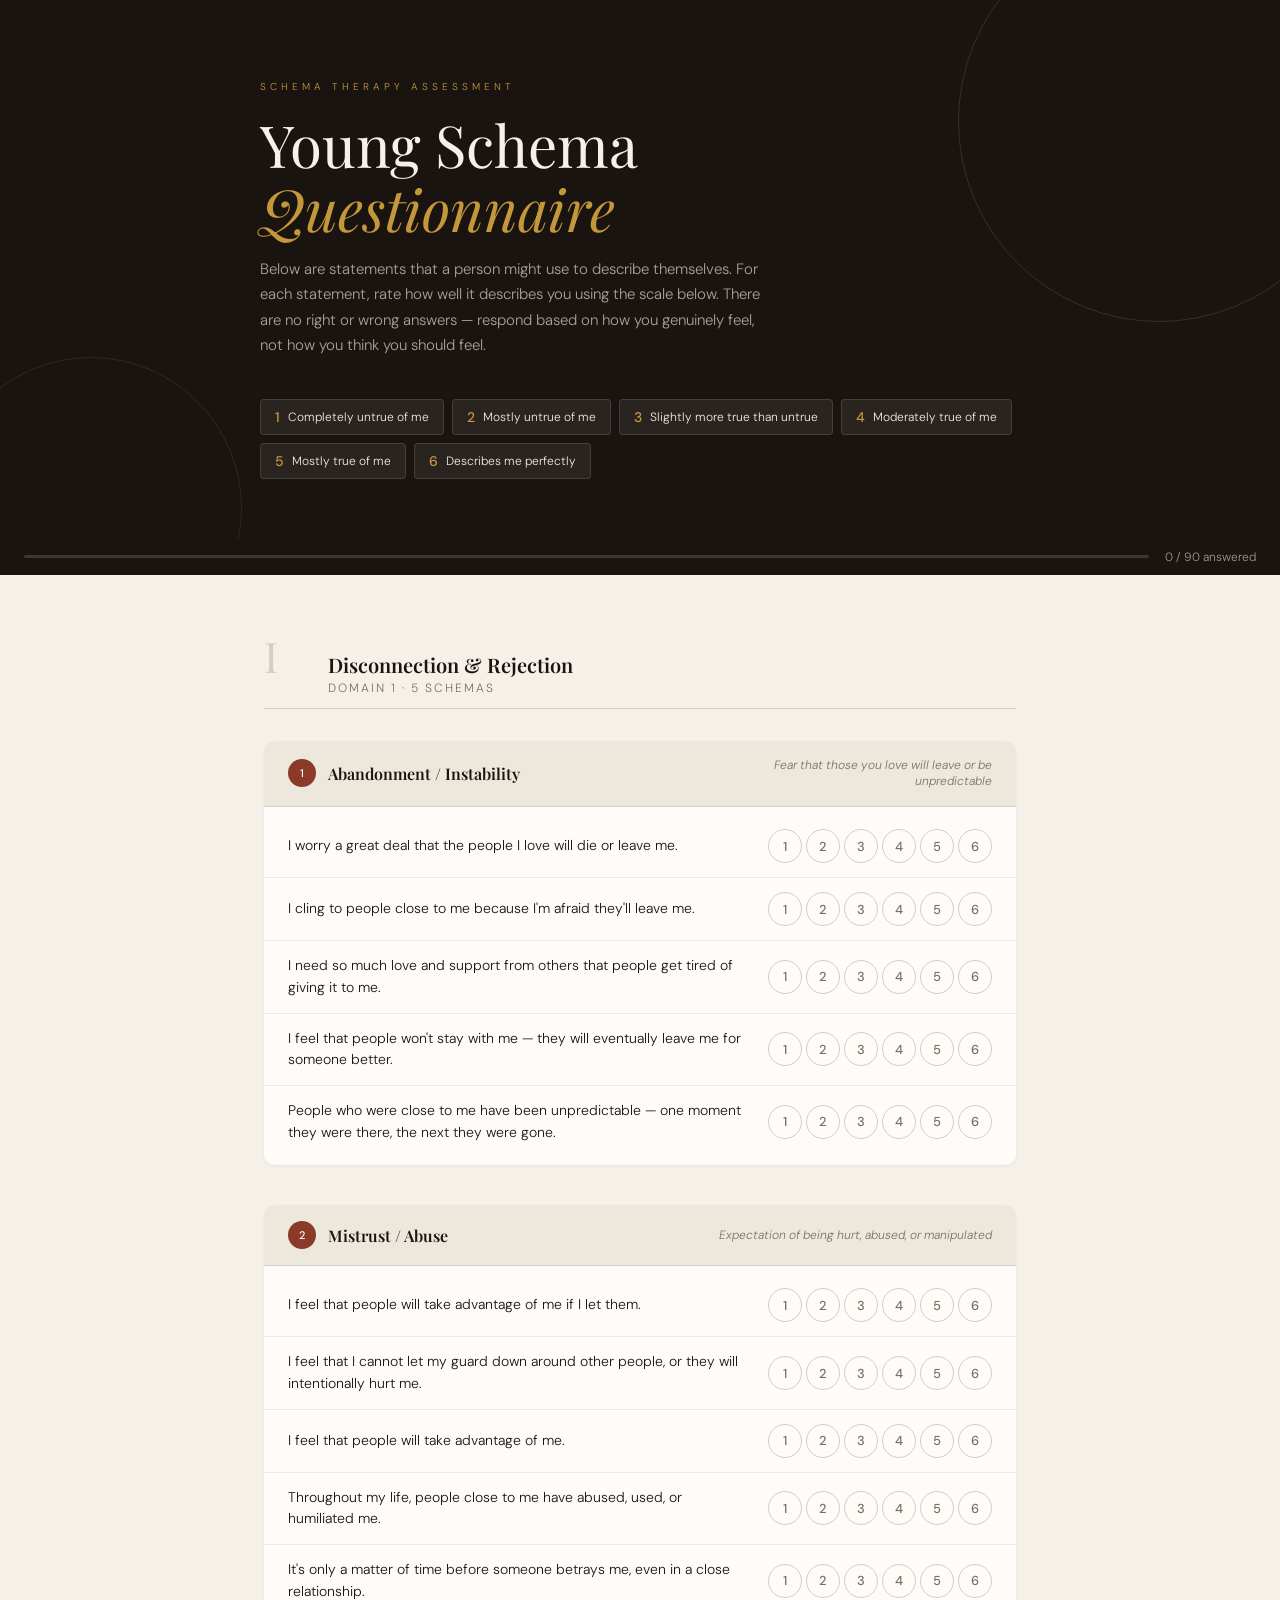
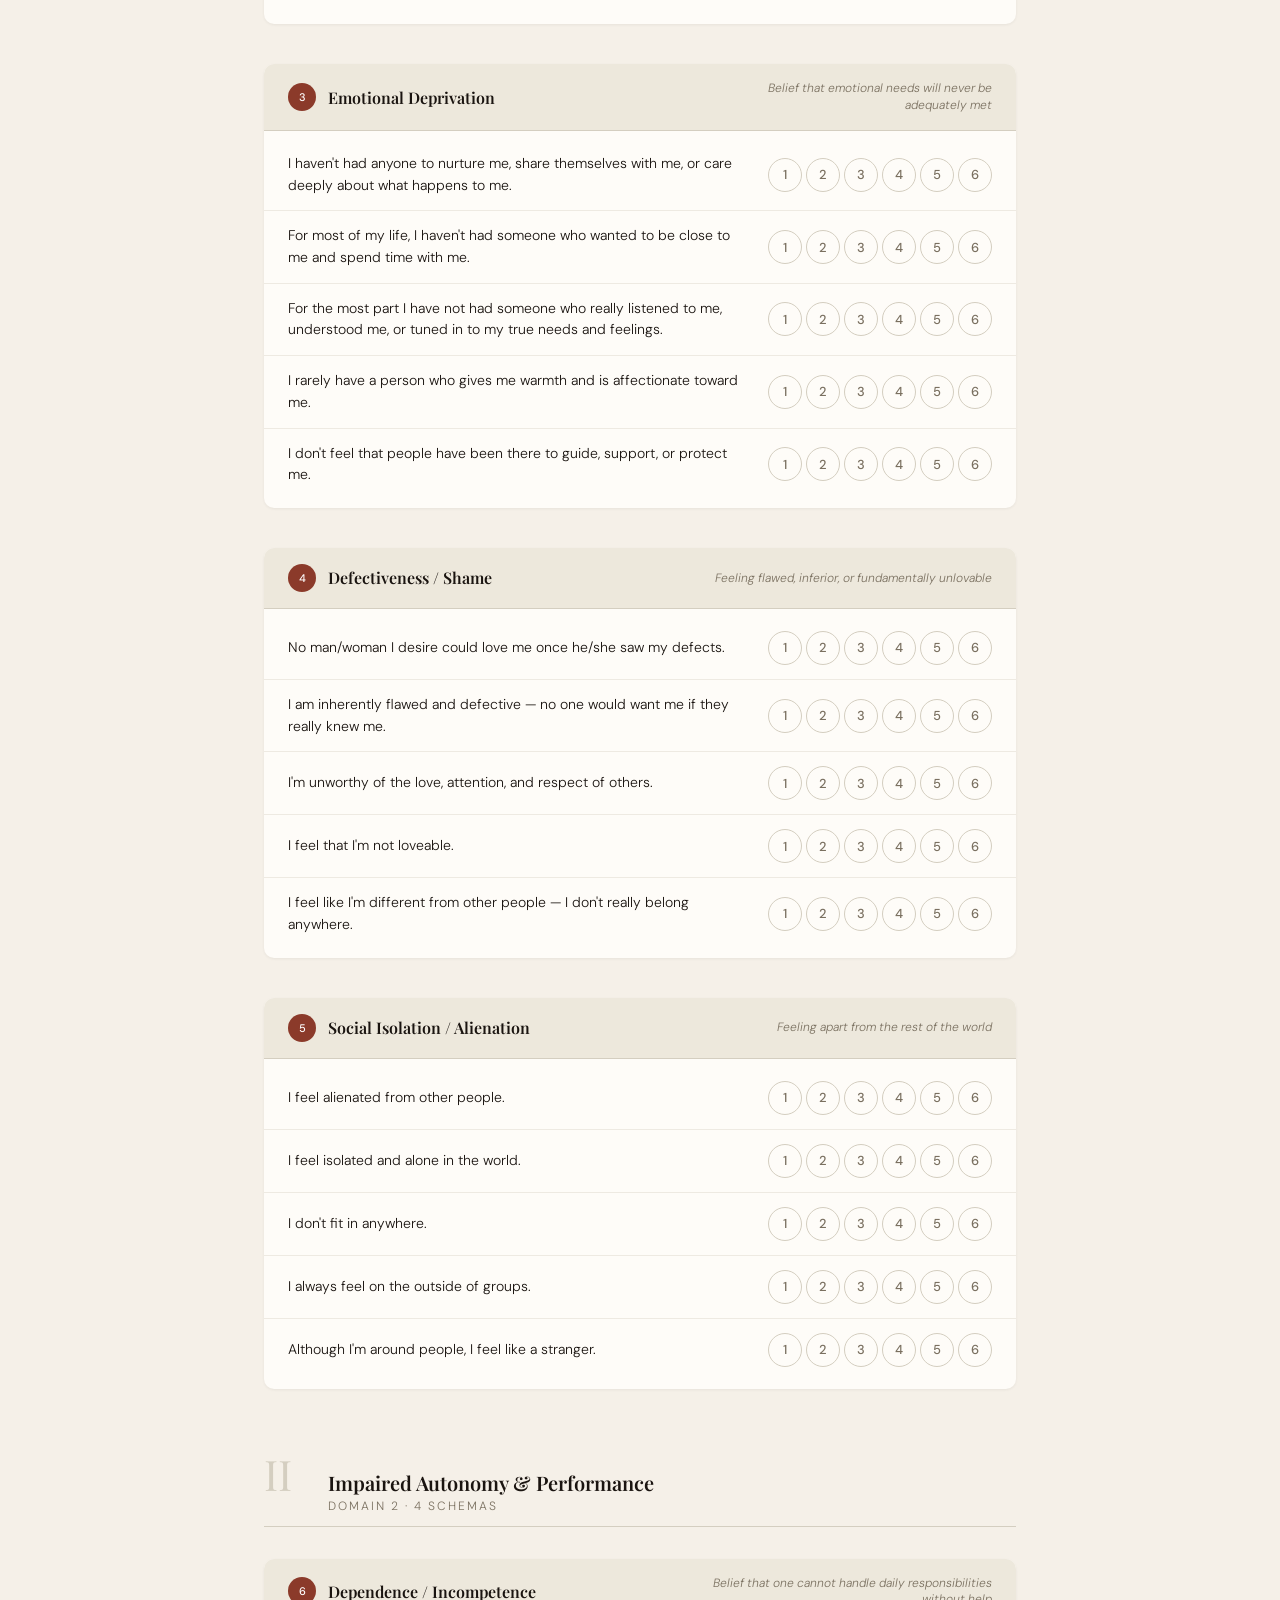
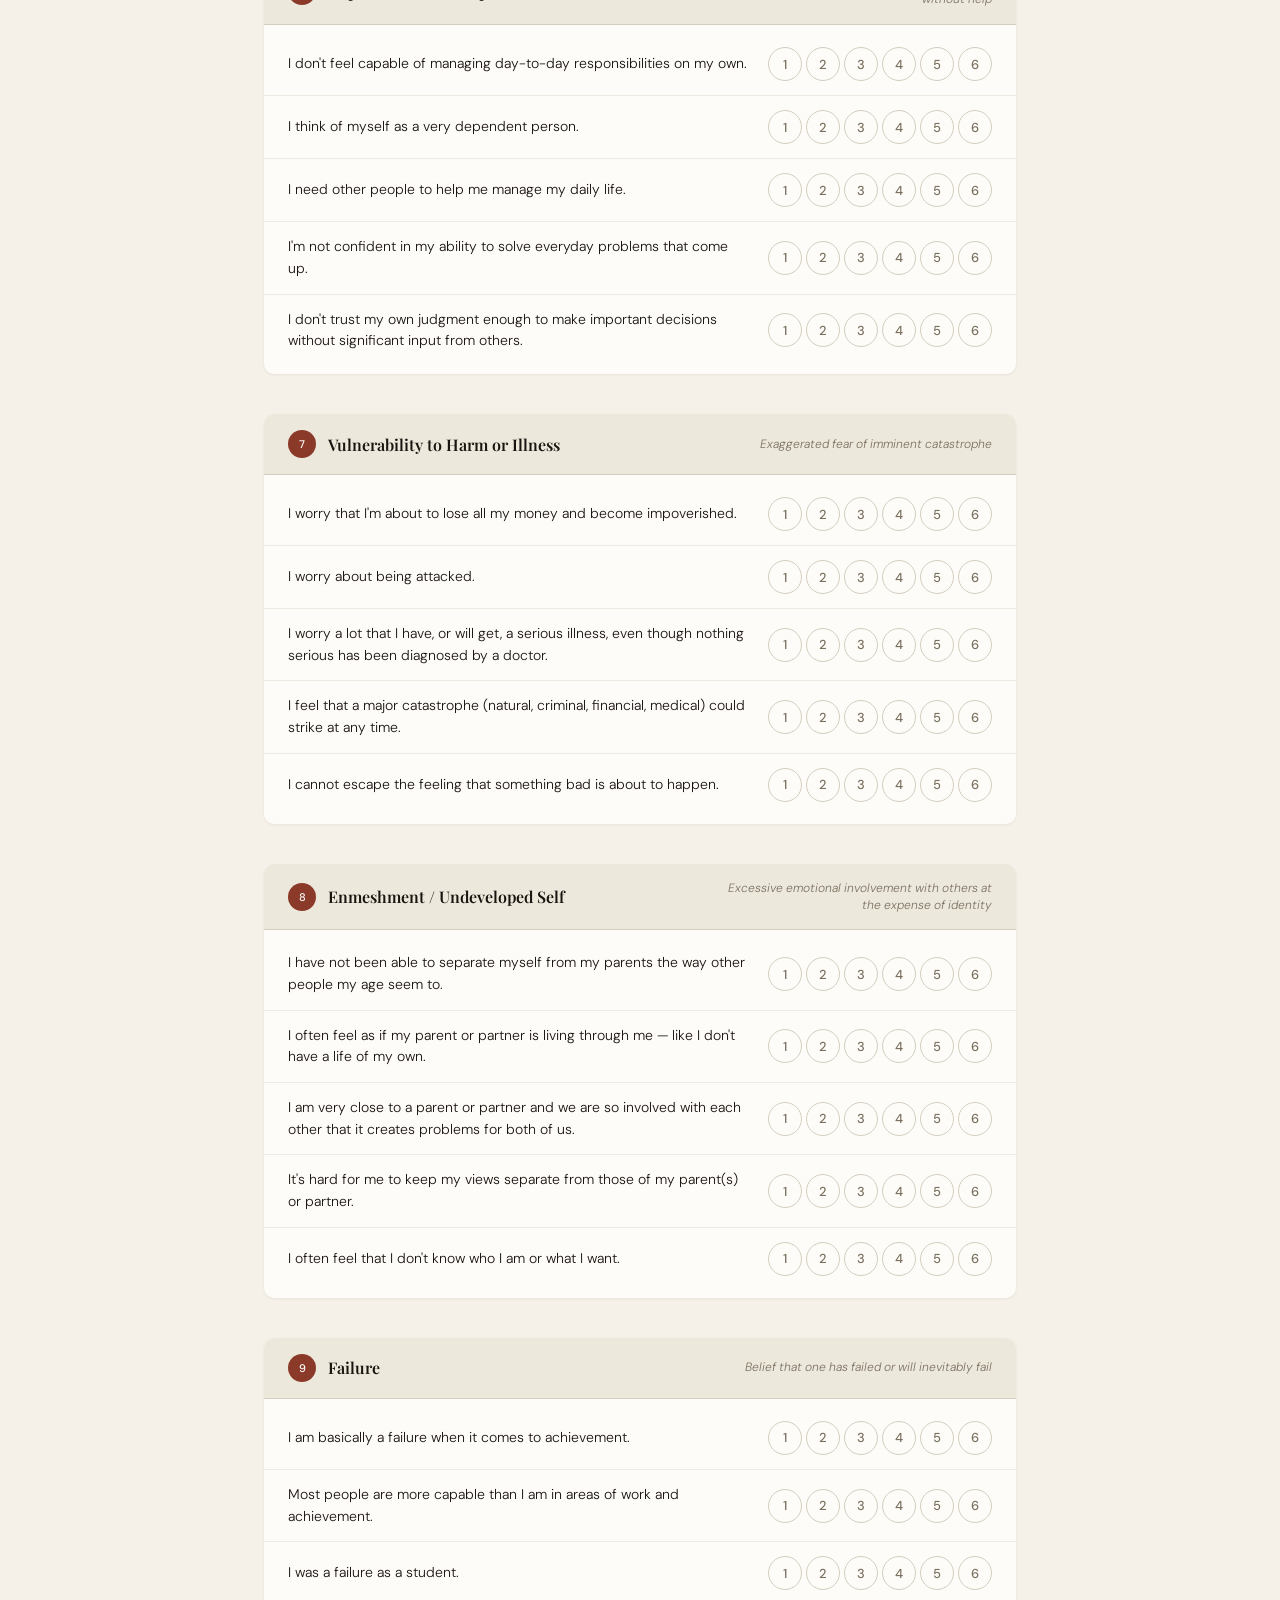
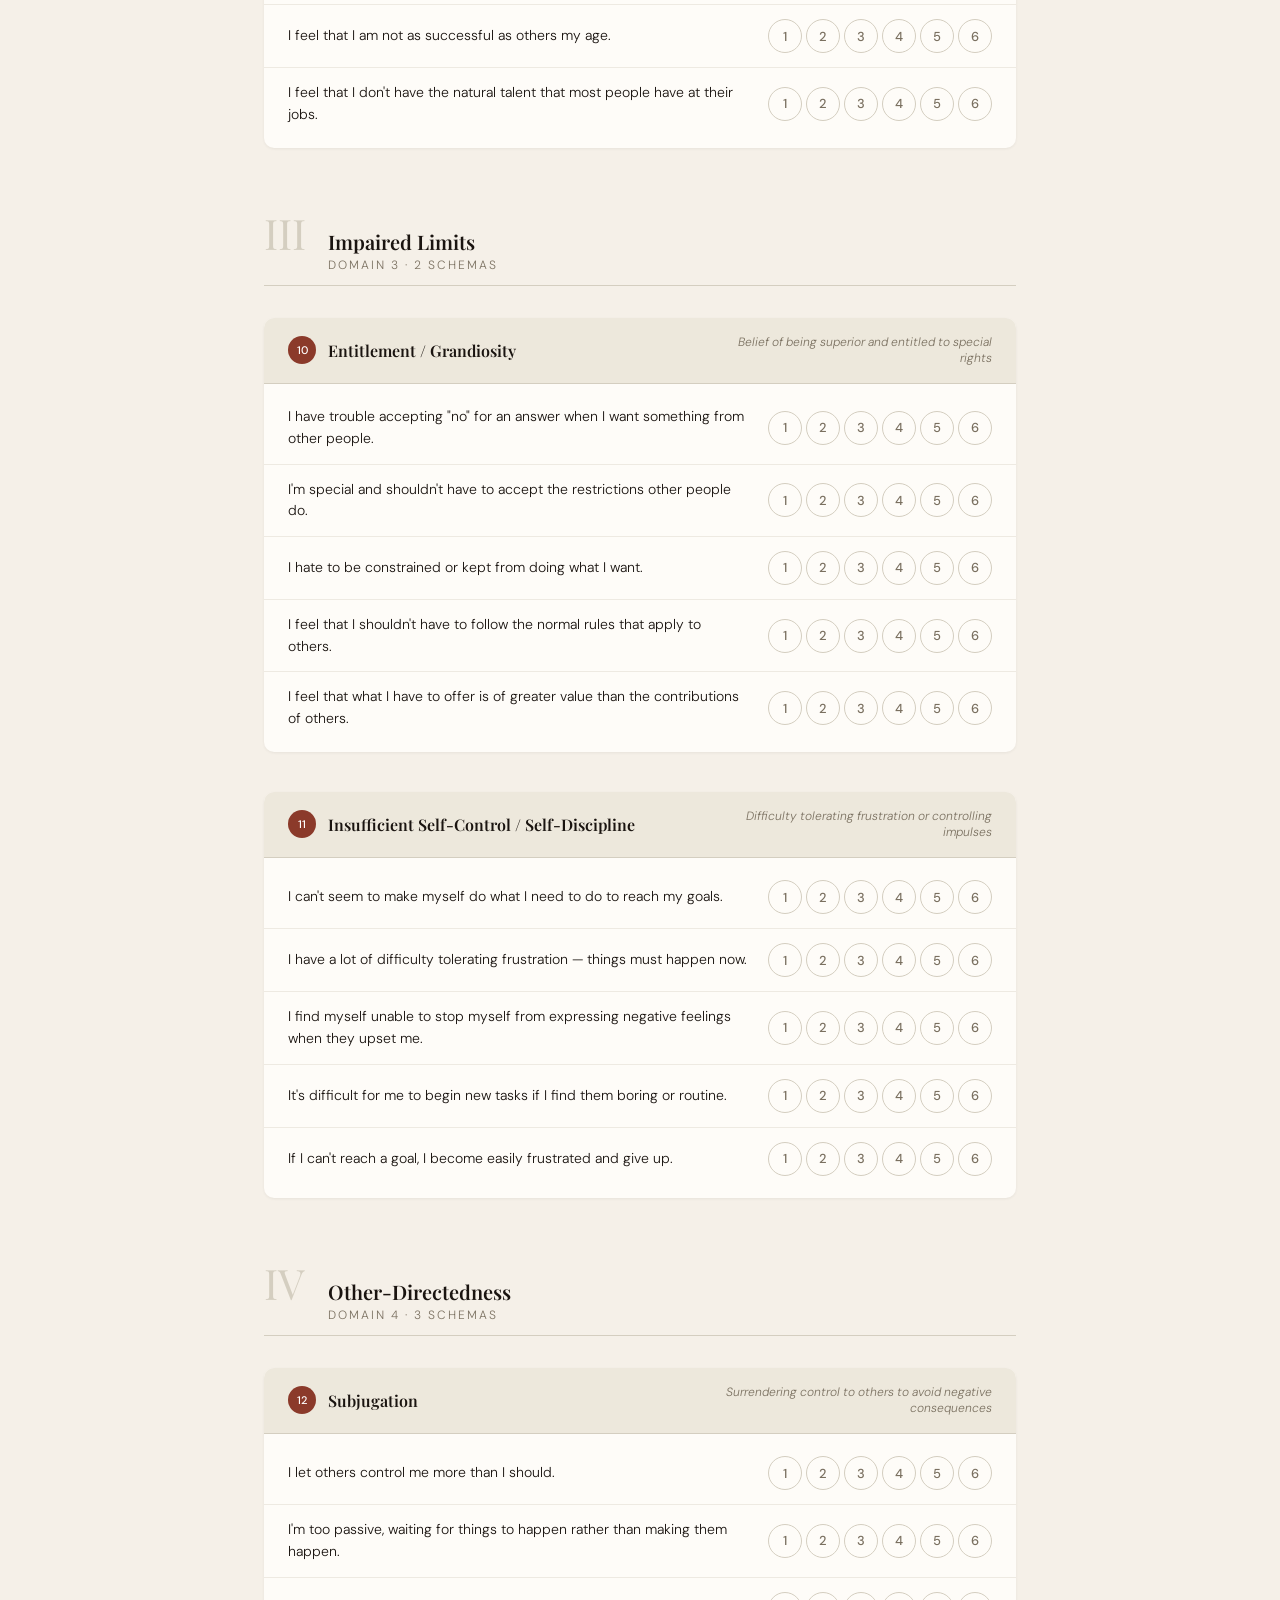
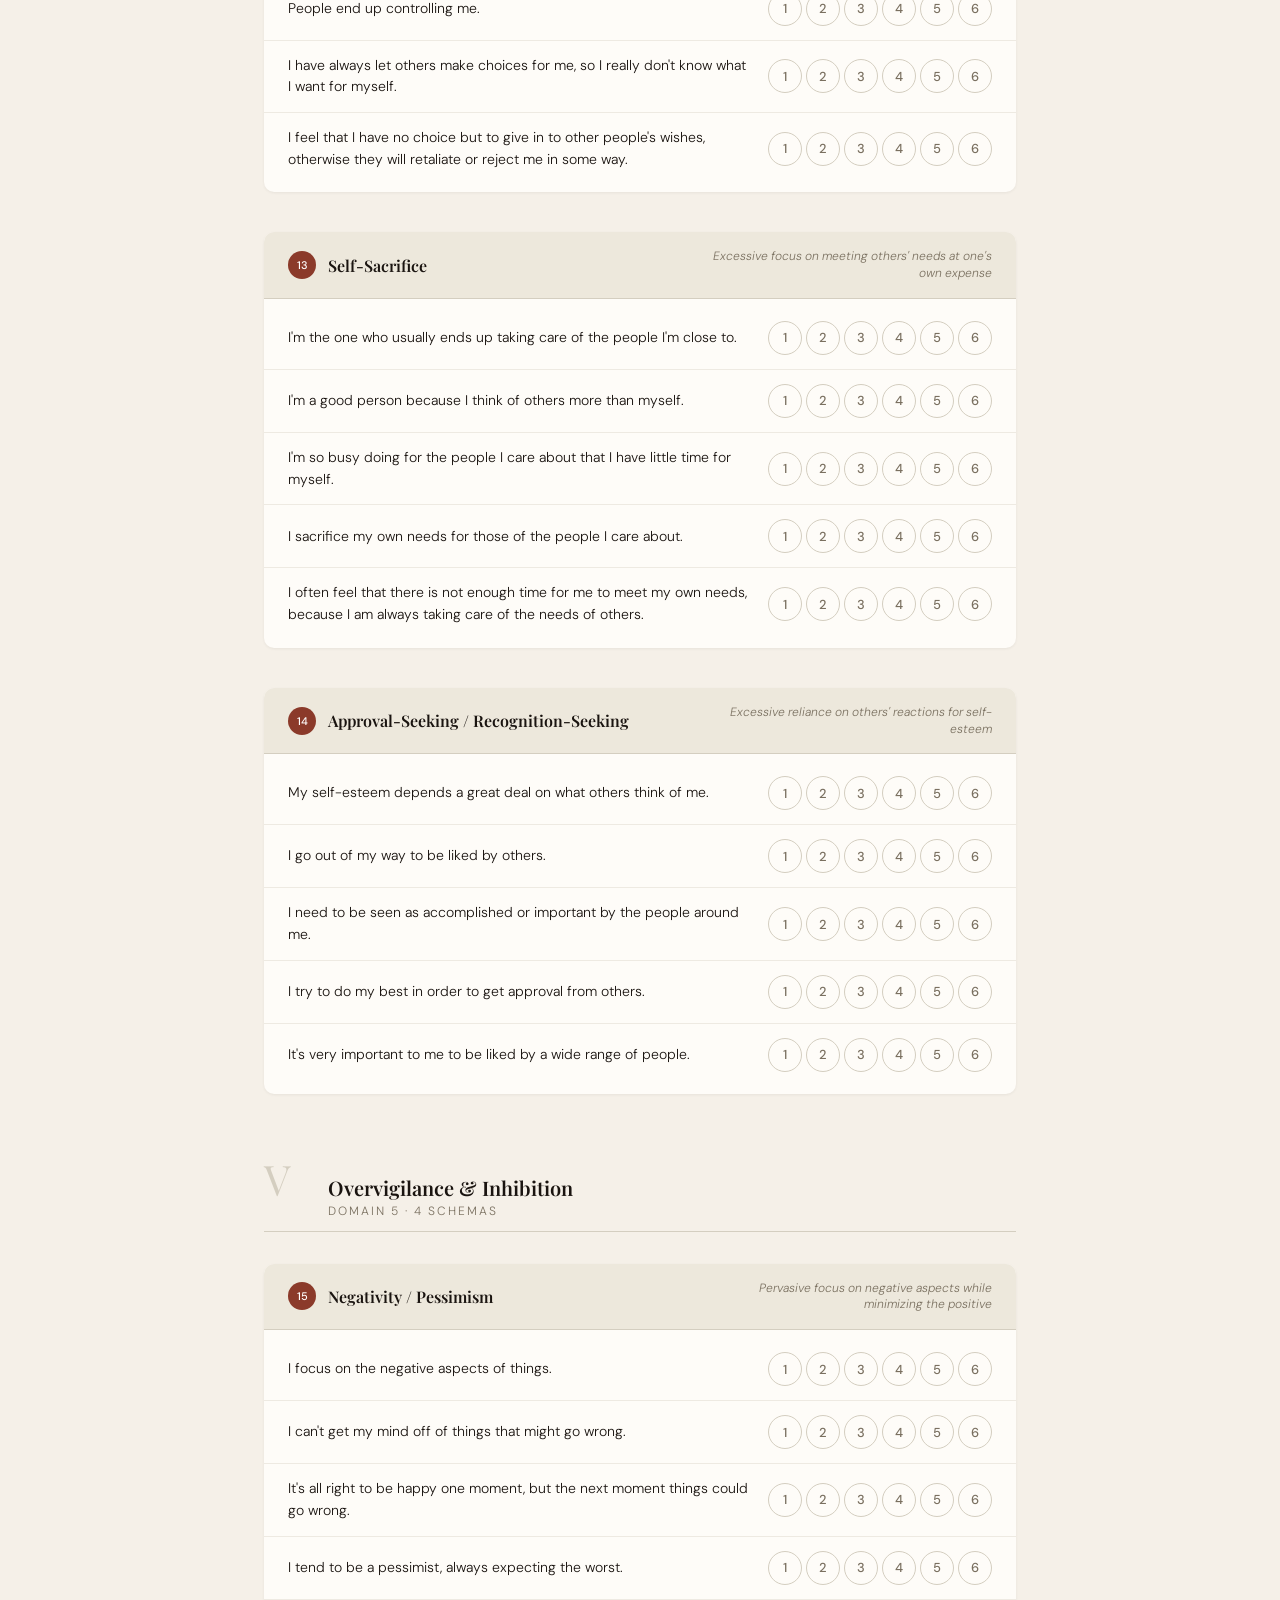
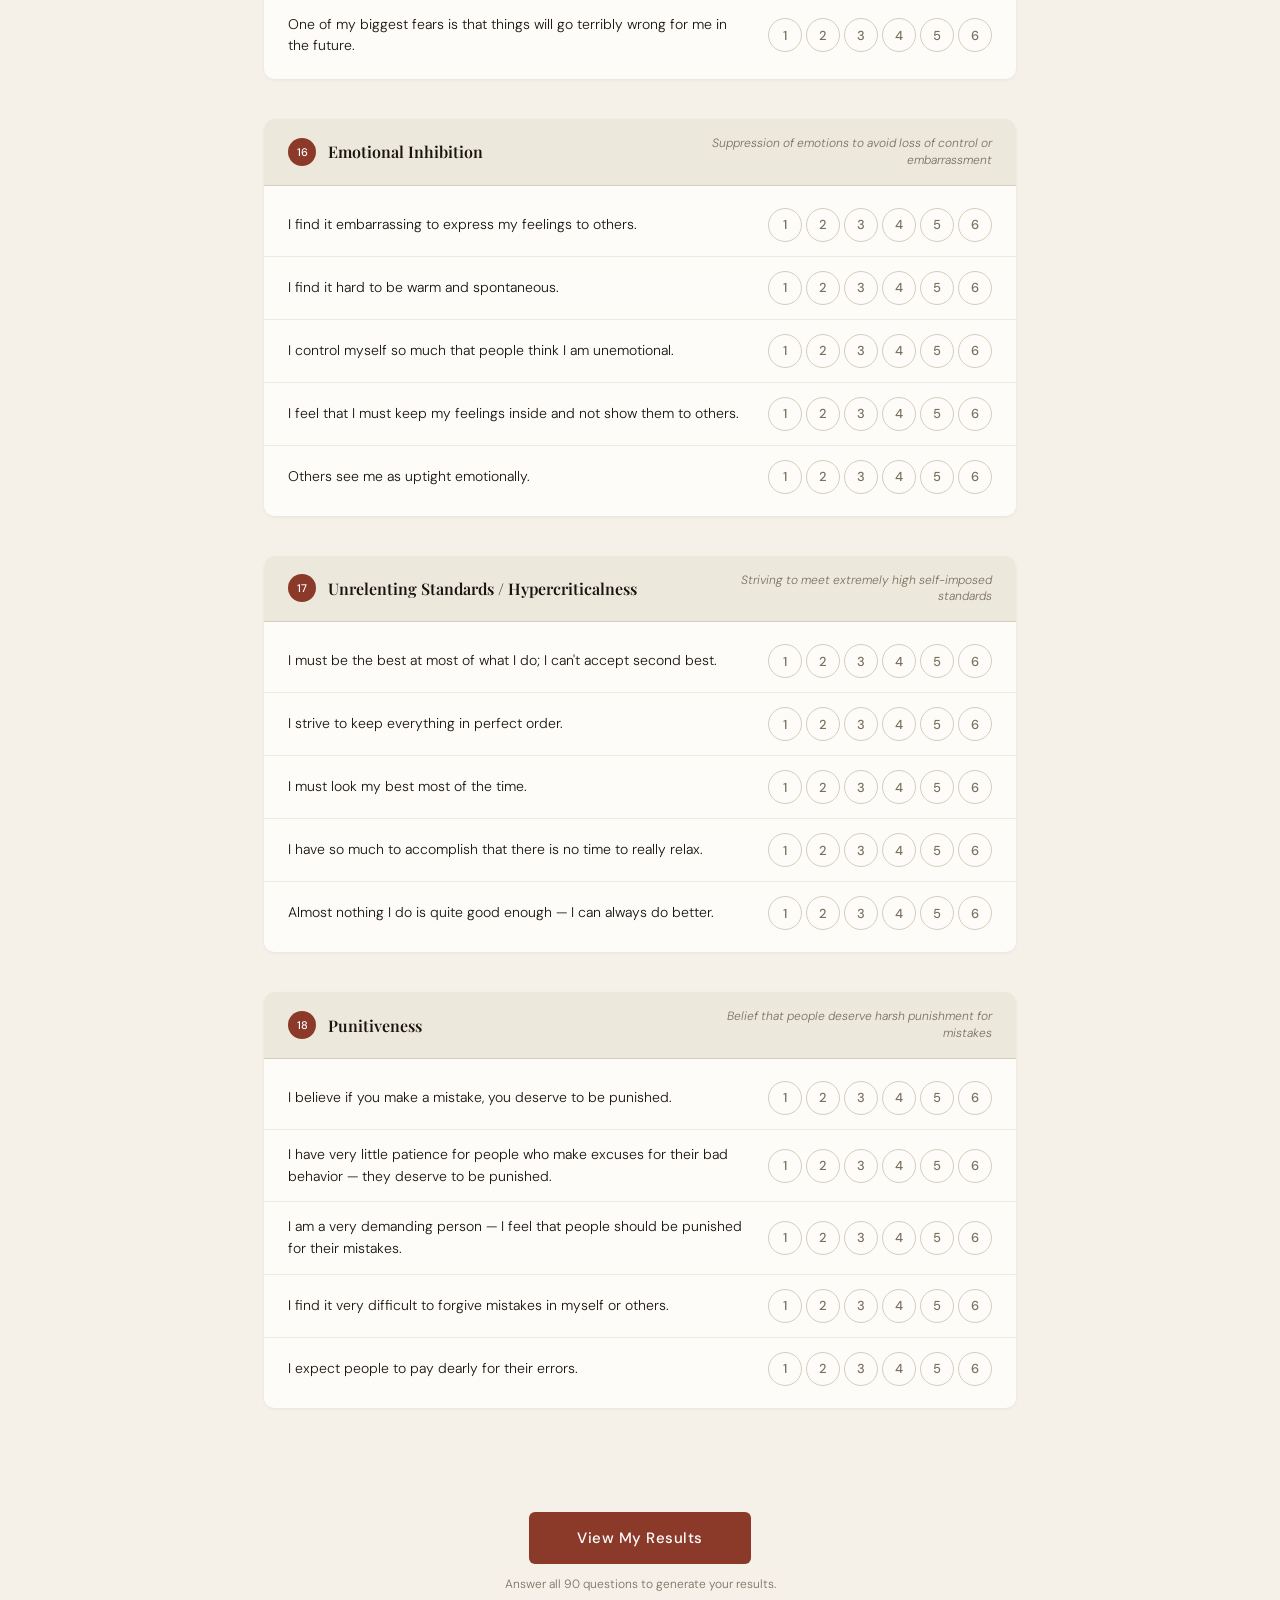
==== index.html @ dc3a6329 "feat: create index.html wiring all extracted CSS and JS modules" ====
<!DOCTYPE html>
<html lang="en">
<head>
    <meta charset="UTF-8">
    <meta name="viewport" content="width=device-width, initial-scale=1.0">
    <title>Young Schema Questionnaire</title>
    <link href="https://fonts.googleapis.com/css2?family=Playfair+Display:ital,wght@0,400;0,600;1,400&family=DM+Sans:wght@300;400;500&display=swap" rel="stylesheet">
    <link rel="stylesheet" href="css/styles.css">
</head>
<body>

    <div class="cover">
        <div class="cover-inner">
            <div class="cover-label">Schema Therapy Assessment</div>
            <h1>Young Schema<br><em>Questionnaire</em></h1>
            <p class="cover-desc">
                Below are statements that a person might use to describe themselves. For each statement,
                rate how well it describes you using the scale below. There are no right or wrong answers —
                respond based on how you genuinely feel, not how you think you should feel.
            </p>
            <div class="scale-legend">
                <div class="scale-item"><span class="scale-num">1</span> Completely untrue of me</div>
                <div class="scale-item"><span class="scale-num">2</span> Mostly untrue of me</div>
                <div class="scale-item"><span class="scale-num">3</span> Slightly more true than untrue</div>
                <div class="scale-item"><span class="scale-num">4</span> Moderately true of me</div>
                <div class="scale-item"><span class="scale-num">5</span> Mostly true of me</div>
                <div class="scale-item"><span class="scale-num">6</span> Describes me perfectly</div>
            </div>
        </div>
    </div>

    <div class="progress-bar-wrap">
        <div class="progress-bar-track">
            <div class="progress-bar-fill" id="progressFill"></div>
        </div>
        <div class="progress-text" id="progressText">0 / 90 answered</div>
    </div>

    <div class="main">

        <!-- DOMAIN 1 -->
        <div class="domain-block">
            <div class="domain-header">
                <div class="domain-number">I</div>
                <div class="domain-info">
                    <div class="domain-name">Disconnection &amp; Rejection</div>
                    <div class="domain-subtitle">Domain 1 · 5 schemas</div>
                </div>
            </div>

            <!-- Schema 1: Abandonment -->
            <div class="schema-block">
                <div class="schema-header">
                    <div class="schema-badge">1</div>
                    <div class="schema-name">Abandonment / Instability</div>
                    <div class="schema-desc">Fear that those you love will leave or be unpredictable</div>
                </div>
                <div class="questions" id="s1">
                    <div class="question-row">
                        <div class="question-text">I worry a great deal that the people I love will die or leave me.
                        </div>
                        <div class="rating-group" id="q1"></div>
                    </div>
                    <div class="question-row">
                        <div class="question-text">I cling to people close to me because I'm afraid they'll leave me.
                        </div>
                        <div class="rating-group" id="q2"></div>
                    </div>
                    <div class="question-row">
                        <div class="question-text">I need so much love and support from others that people get tired of
                            giving it to me.</div>
                        <div class="rating-group" id="q3"></div>
                    </div>
                    <div class="question-row">
                        <div class="question-text">I feel that people won't stay with me — they will eventually leave me
                            for someone better.</div>
                        <div class="rating-group" id="q4"></div>
                    </div>
                    <div class="question-row">
                        <div class="question-text">People who were close to me have been unpredictable — one moment they
                            were there, the next they were gone.</div>
                        <div class="rating-group" id="q5"></div>
                    </div>
                </div>
            </div>

            <!-- Schema 2: Mistrust/Abuse -->
            <div class="schema-block">
                <div class="schema-header">
                    <div class="schema-badge">2</div>
                    <div class="schema-name">Mistrust / Abuse</div>
                    <div class="schema-desc">Expectation of being hurt, abused, or manipulated</div>
                </div>
                <div class="questions">
                    <div class="question-row">
                        <div class="question-text">I feel that people will take advantage of me if I let them.</div>
                        <div class="rating-group" id="q6"></div>
                    </div>
                    <div class="question-row">
                        <div class="question-text">I feel that I cannot let my guard down around other people, or they
                            will intentionally hurt me.</div>
                        <div class="rating-group" id="q7"></div>
                    </div>
                    <div class="question-row">
                        <div class="question-text">I feel that people will take advantage of me.</div>
                        <div class="rating-group" id="q8"></div>
                    </div>
                    <div class="question-row">
                        <div class="question-text">Throughout my life, people close to me have abused, used, or
                            humiliated me.</div>
                        <div class="rating-group" id="q9"></div>
                    </div>
                    <div class="question-row">
                        <div class="question-text">It's only a matter of time before someone betrays me, even in a close
                            relationship.</div>
                        <div class="rating-group" id="q10"></div>
                    </div>
                </div>
            </div>

            <!-- Schema 3: Emotional Deprivation -->
            <div class="schema-block">
                <div class="schema-header">
                    <div class="schema-badge">3</div>
                    <div class="schema-name">Emotional Deprivation</div>
                    <div class="schema-desc">Belief that emotional needs will never be adequately met</div>
                </div>
                <div class="questions">
                    <div class="question-row">
                        <div class="question-text">I haven't had anyone to nurture me, share themselves with me, or care
                            deeply about what happens to me.</div>
                        <div class="rating-group" id="q11"></div>
                    </div>
                    <div class="question-row">
                        <div class="question-text">For most of my life, I haven't had someone who wanted to be close to
                            me and spend time with me.</div>
                        <div class="rating-group" id="q12"></div>
                    </div>
                    <div class="question-row">
                        <div class="question-text">For the most part I have not had someone who really listened to me,
                            understood me, or tuned in to my true needs and feelings.</div>
                        <div class="rating-group" id="q13"></div>
                    </div>
                    <div class="question-row">
                        <div class="question-text">I rarely have a person who gives me warmth and is affectionate toward
                            me.</div>
                        <div class="rating-group" id="q14"></div>
                    </div>
                    <div class="question-row">
                        <div class="question-text">I don't feel that people have been there to guide, support, or
                            protect me.</div>
                        <div class="rating-group" id="q15"></div>
                    </div>
                </div>
            </div>

            <!-- Schema 4: Defectiveness/Shame -->
            <div class="schema-block">
                <div class="schema-header">
                    <div class="schema-badge">4</div>
                    <div class="schema-name">Defectiveness / Shame</div>
                    <div class="schema-desc">Feeling flawed, inferior, or fundamentally unlovable</div>
                </div>
                <div class="questions">
                    <div class="question-row">
                        <div class="question-text">No man/woman I desire could love me once he/she saw my defects.</div>
                        <div class="rating-group" id="q16"></div>
                    </div>
                    <div class="question-row">
                        <div class="question-text">I am inherently flawed and defective — no one would want me if they
                            really knew me.</div>
                        <div class="rating-group" id="q17"></div>
                    </div>
                    <div class="question-row">
                        <div class="question-text">I'm unworthy of the love, attention, and respect of others.</div>
                        <div class="rating-group" id="q18"></div>
                    </div>
                    <div class="question-row">
                        <div class="question-text">I feel that I'm not loveable.</div>
                        <div class="rating-group" id="q19"></div>
                    </div>
                    <div class="question-row">
                        <div class="question-text">I feel like I'm different from other people — I don't really belong
                            anywhere.</div>
                        <div class="rating-group" id="q20"></div>
                    </div>
                </div>
            </div>

            <!-- Schema 5: Social Isolation -->
            <div class="schema-block">
                <div class="schema-header">
                    <div class="schema-badge">5</div>
                    <div class="schema-name">Social Isolation / Alienation</div>
                    <div class="schema-desc">Feeling apart from the rest of the world</div>
                </div>
                <div class="questions">
                    <div class="question-row">
                        <div class="question-text">I feel alienated from other people.</div>
                        <div class="rating-group" id="q21"></div>
                    </div>
                    <div class="question-row">
                        <div class="question-text">I feel isolated and alone in the world.</div>
                        <div class="rating-group" id="q22"></div>
                    </div>
                    <div class="question-row">
                        <div class="question-text">I don't fit in anywhere.</div>
                        <div class="rating-group" id="q23"></div>
                    </div>
                    <div class="question-row">
                        <div class="question-text">I always feel on the outside of groups.</div>
                        <div class="rating-group" id="q24"></div>
                    </div>
                    <div class="question-row">
                        <div class="question-text">Although I'm around people, I feel like a stranger.</div>
                        <div class="rating-group" id="q25"></div>
                    </div>
                </div>
            </div>
        </div>

        <!-- DOMAIN 2 -->
        <div class="domain-block">
            <div class="domain-header">
                <div class="domain-number">II</div>
                <div class="domain-info">
                    <div class="domain-name">Impaired Autonomy &amp; Performance</div>
                    <div class="domain-subtitle">Domain 2 · 4 schemas</div>
                </div>
            </div>

            <!-- Schema 6: Dependence/Incompetence -->
            <div class="schema-block">
                <div class="schema-header">
                    <div class="schema-badge">6</div>
                    <div class="schema-name">Dependence / Incompetence</div>
                    <div class="schema-desc">Belief that one cannot handle daily responsibilities without help</div>
                </div>
                <div class="questions">
                    <div class="question-row">
                        <div class="question-text">I don't feel capable of managing day-to-day responsibilities on my
                            own.</div>
                        <div class="rating-group" id="q26"></div>
                    </div>
                    <div class="question-row">
                        <div class="question-text">I think of myself as a very dependent person.</div>
                        <div class="rating-group" id="q27"></div>
                    </div>
                    <div class="question-row">
                        <div class="question-text">I need other people to help me manage my daily life.</div>
                        <div class="rating-group" id="q28"></div>
                    </div>
                    <div class="question-row">
                        <div class="question-text">I'm not confident in my ability to solve everyday problems that come
                            up.</div>
                        <div class="rating-group" id="q29"></div>
                    </div>
                    <div class="question-row">
                        <div class="question-text">I don't trust my own judgment enough to make important decisions
                            without significant input from others.</div>
                        <div class="rating-group" id="q30"></div>
                    </div>
                </div>
            </div>

            <!-- Schema 7: Vulnerability -->
            <div class="schema-block">
                <div class="schema-header">
                    <div class="schema-badge">7</div>
                    <div class="schema-name">Vulnerability to Harm or Illness</div>
                    <div class="schema-desc">Exaggerated fear of imminent catastrophe</div>
                </div>
                <div class="questions">
                    <div class="question-row">
                        <div class="question-text">I worry that I'm about to lose all my money and become impoverished.
                        </div>
                        <div class="rating-group" id="q31"></div>
                    </div>
                    <div class="question-row">
                        <div class="question-text">I worry about being attacked.</div>
                        <div class="rating-group" id="q32"></div>
                    </div>
                    <div class="question-row">
                        <div class="question-text">I worry a lot that I have, or will get, a serious illness, even
                            though nothing serious has been diagnosed by a doctor.</div>
                        <div class="rating-group" id="q33"></div>
                    </div>
                    <div class="question-row">
                        <div class="question-text">I feel that a major catastrophe (natural, criminal, financial,
                            medical) could strike at any time.</div>
                        <div class="rating-group" id="q34"></div>
                    </div>
                    <div class="question-row">
                        <div class="question-text">I cannot escape the feeling that something bad is about to happen.
                        </div>
                        <div class="rating-group" id="q35"></div>
                    </div>
                </div>
            </div>

            <!-- Schema 8: Enmeshment -->
            <div class="schema-block">
                <div class="schema-header">
                    <div class="schema-badge">8</div>
                    <div class="schema-name">Enmeshment / Undeveloped Self</div>
                    <div class="schema-desc">Excessive emotional involvement with others at the expense of identity
                    </div>
                </div>
                <div class="questions">
                    <div class="question-row">
                        <div class="question-text">I have not been able to separate myself from my parents the way other
                            people my age seem to.</div>
                        <div class="rating-group" id="q36"></div>
                    </div>
                    <div class="question-row">
                        <div class="question-text">I often feel as if my parent or partner is living through me — like I
                            don't have a life of my own.</div>
                        <div class="rating-group" id="q37"></div>
                    </div>
                    <div class="question-row">
                        <div class="question-text">I am very close to a parent or partner and we are so involved with
                            each other that it creates problems for both of us.</div>
                        <div class="rating-group" id="q38"></div>
                    </div>
                    <div class="question-row">
                        <div class="question-text">It's hard for me to keep my views separate from those of my parent(s)
                            or partner.</div>
                        <div class="rating-group" id="q39"></div>
                    </div>
                    <div class="question-row">
                        <div class="question-text">I often feel that I don't know who I am or what I want.</div>
                        <div class="rating-group" id="q40"></div>
                    </div>
                </div>
            </div>

            <!-- Schema 9: Failure -->
            <div class="schema-block">
                <div class="schema-header">
                    <div class="schema-badge">9</div>
                    <div class="schema-name">Failure</div>
                    <div class="schema-desc">Belief that one has failed or will inevitably fail</div>
                </div>
                <div class="questions">
                    <div class="question-row">
                        <div class="question-text">I am basically a failure when it comes to achievement.</div>
                        <div class="rating-group" id="q41"></div>
                    </div>
                    <div class="question-row">
                        <div class="question-text">Most people are more capable than I am in areas of work and
                            achievement.</div>
                        <div class="rating-group" id="q42"></div>
                    </div>
                    <div class="question-row">
                        <div class="question-text">I was a failure as a student.</div>
                        <div class="rating-group" id="q43"></div>
                    </div>
                    <div class="question-row">
                        <div class="question-text">I feel that I am not as successful as others my age.</div>
                        <div class="rating-group" id="q44"></div>
                    </div>
                    <div class="question-row">
                        <div class="question-text">I feel that I don't have the natural talent that most people have at
                            their jobs.</div>
                        <div class="rating-group" id="q45"></div>
                    </div>
                </div>
            </div>
        </div>

        <!-- DOMAIN 3 -->
        <div class="domain-block">
            <div class="domain-header">
                <div class="domain-number">III</div>
                <div class="domain-info">
                    <div class="domain-name">Impaired Limits</div>
                    <div class="domain-subtitle">Domain 3 · 2 schemas</div>
                </div>
            </div>

            <!-- Schema 10: Entitlement -->
            <div class="schema-block">
                <div class="schema-header">
                    <div class="schema-badge">10</div>
                    <div class="schema-name">Entitlement / Grandiosity</div>
                    <div class="schema-desc">Belief of being superior and entitled to special rights</div>
                </div>
                <div class="questions">
                    <div class="question-row">
                        <div class="question-text">I have trouble accepting "no" for an answer when I want something
                            from other people.</div>
                        <div class="rating-group" id="q46"></div>
                    </div>
                    <div class="question-row">
                        <div class="question-text">I'm special and shouldn't have to accept the restrictions other
                            people do.</div>
                        <div class="rating-group" id="q47"></div>
                    </div>
                    <div class="question-row">
                        <div class="question-text">I hate to be constrained or kept from doing what I want.</div>
                        <div class="rating-group" id="q48"></div>
                    </div>
                    <div class="question-row">
                        <div class="question-text">I feel that I shouldn't have to follow the normal rules that apply to
                            others.</div>
                        <div class="rating-group" id="q49"></div>
                    </div>
                    <div class="question-row">
                        <div class="question-text">I feel that what I have to offer is of greater value than the
                            contributions of others.</div>
                        <div class="rating-group" id="q50"></div>
                    </div>
                </div>
            </div>

            <!-- Schema 11: Insufficient Self-Control -->
            <div class="schema-block">
                <div class="schema-header">
                    <div class="schema-badge">11</div>
                    <div class="schema-name">Insufficient Self-Control / Self-Discipline</div>
                    <div class="schema-desc">Difficulty tolerating frustration or controlling impulses</div>
                </div>
                <div class="questions">
                    <div class="question-row">
                        <div class="question-text">I can't seem to make myself do what I need to do to reach my goals.
                        </div>
                        <div class="rating-group" id="q51"></div>
                    </div>
                    <div class="question-row">
                        <div class="question-text">I have a lot of difficulty tolerating frustration — things must
                            happen now.</div>
                        <div class="rating-group" id="q52"></div>
                    </div>
                    <div class="question-row">
                        <div class="question-text">I find myself unable to stop myself from expressing negative feelings
                            when they upset me.</div>
                        <div class="rating-group" id="q53"></div>
                    </div>
                    <div class="question-row">
                        <div class="question-text">It's difficult for me to begin new tasks if I find them boring or
                            routine.</div>
                        <div class="rating-group" id="q54"></div>
                    </div>
                    <div class="question-row">
                        <div class="question-text">If I can't reach a goal, I become easily frustrated and give up.
                        </div>
                        <div class="rating-group" id="q55"></div>
                    </div>
                </div>
            </div>
        </div>

        <!-- DOMAIN 4 -->
        <div class="domain-block">
            <div class="domain-header">
                <div class="domain-number">IV</div>
                <div class="domain-info">
                    <div class="domain-name">Other-Directedness</div>
                    <div class="domain-subtitle">Domain 4 · 3 schemas</div>
                </div>
            </div>

            <!-- Schema 12: Subjugation -->
            <div class="schema-block">
                <div class="schema-header">
                    <div class="schema-badge">12</div>
                    <div class="schema-name">Subjugation</div>
                    <div class="schema-desc">Surrendering control to others to avoid negative consequences</div>
                </div>
                <div class="questions">
                    <div class="question-row">
                        <div class="question-text">I let others control me more than I should.</div>
                        <div class="rating-group" id="q56"></div>
                    </div>
                    <div class="question-row">
                        <div class="question-text">I'm too passive, waiting for things to happen rather than making them
                            happen.</div>
                        <div class="rating-group" id="q57"></div>
                    </div>
                    <div class="question-row">
                        <div class="question-text">People end up controlling me.</div>
                        <div class="rating-group" id="q58"></div>
                    </div>
                    <div class="question-row">
                        <div class="question-text">I have always let others make choices for me, so I really don't know
                            what I want for myself.</div>
                        <div class="rating-group" id="q59"></div>
                    </div>
                    <div class="question-row">
                        <div class="question-text">I feel that I have no choice but to give in to other people's wishes,
                            otherwise they will retaliate or reject me in some way.</div>
                        <div class="rating-group" id="q60"></div>
                    </div>
                </div>
            </div>

            <!-- Schema 13: Self-Sacrifice -->
            <div class="schema-block">
                <div class="schema-header">
                    <div class="schema-badge">13</div>
                    <div class="schema-name">Self-Sacrifice</div>
                    <div class="schema-desc">Excessive focus on meeting others' needs at one's own expense</div>
                </div>
                <div class="questions">
                    <div class="question-row">
                        <div class="question-text">I'm the one who usually ends up taking care of the people I'm close
                            to.</div>
                        <div class="rating-group" id="q61"></div>
                    </div>
                    <div class="question-row">
                        <div class="question-text">I'm a good person because I think of others more than myself.</div>
                        <div class="rating-group" id="q62"></div>
                    </div>
                    <div class="question-row">
                        <div class="question-text">I'm so busy doing for the people I care about that I have little time
                            for myself.</div>
                        <div class="rating-group" id="q63"></div>
                    </div>
                    <div class="question-row">
                        <div class="question-text">I sacrifice my own needs for those of the people I care about.</div>
                        <div class="rating-group" id="q64"></div>
                    </div>
                    <div class="question-row">
                        <div class="question-text">I often feel that there is not enough time for me to meet my own
                            needs, because I am always taking care of the needs of others.</div>
                        <div class="rating-group" id="q65"></div>
                    </div>
                </div>
            </div>

            <!-- Schema 14: Approval-Seeking -->
            <div class="schema-block">
                <div class="schema-header">
                    <div class="schema-badge">14</div>
                    <div class="schema-name">Approval-Seeking / Recognition-Seeking</div>
                    <div class="schema-desc">Excessive reliance on others' reactions for self-esteem</div>
                </div>
                <div class="questions">
                    <div class="question-row">
                        <div class="question-text">My self-esteem depends a great deal on what others think of me.</div>
                        <div class="rating-group" id="q66"></div>
                    </div>
                    <div class="question-row">
                        <div class="question-text">I go out of my way to be liked by others.</div>
                        <div class="rating-group" id="q67"></div>
                    </div>
                    <div class="question-row">
                        <div class="question-text">I need to be seen as accomplished or important by the people around
                            me.</div>
                        <div class="rating-group" id="q68"></div>
                    </div>
                    <div class="question-row">
                        <div class="question-text">I try to do my best in order to get approval from others.</div>
                        <div class="rating-group" id="q69"></div>
                    </div>
                    <div class="question-row">
                        <div class="question-text">It's very important to me to be liked by a wide range of people.
                        </div>
                        <div class="rating-group" id="q70"></div>
                    </div>
                </div>
            </div>
        </div>

        <!-- DOMAIN 5 -->
        <div class="domain-block">
            <div class="domain-header">
                <div class="domain-number">V</div>
                <div class="domain-info">
                    <div class="domain-name">Overvigilance &amp; Inhibition</div>
                    <div class="domain-subtitle">Domain 5 · 4 schemas</div>
                </div>
            </div>

            <!-- Schema 15: Negativity/Pessimism -->
            <div class="schema-block">
                <div class="schema-header">
                    <div class="schema-badge">15</div>
                    <div class="schema-name">Negativity / Pessimism</div>
                    <div class="schema-desc">Pervasive focus on negative aspects while minimizing the positive</div>
                </div>
                <div class="questions">
                    <div class="question-row">
                        <div class="question-text">I focus on the negative aspects of things.</div>
                        <div class="rating-group" id="q71"></div>
                    </div>
                    <div class="question-row">
                        <div class="question-text">I can't get my mind off of things that might go wrong.</div>
                        <div class="rating-group" id="q72"></div>
                    </div>
                    <div class="question-row">
                        <div class="question-text">It's all right to be happy one moment, but the next moment things
                            could go wrong.</div>
                        <div class="rating-group" id="q73"></div>
                    </div>
                    <div class="question-row">
                        <div class="question-text">I tend to be a pessimist, always expecting the worst.</div>
                        <div class="rating-group" id="q74"></div>
                    </div>
                    <div class="question-row">
                        <div class="question-text">One of my biggest fears is that things will go terribly wrong for me
                            in the future.</div>
                        <div class="rating-group" id="q75"></div>
                    </div>
                </div>
            </div>

            <!-- Schema 16: Emotional Inhibition -->
            <div class="schema-block">
                <div class="schema-header">
                    <div class="schema-badge">16</div>
                    <div class="schema-name">Emotional Inhibition</div>
                    <div class="schema-desc">Suppression of emotions to avoid loss of control or embarrassment</div>
                </div>
                <div class="questions">
                    <div class="question-row">
                        <div class="question-text">I find it embarrassing to express my feelings to others.</div>
                        <div class="rating-group" id="q76"></div>
                    </div>
                    <div class="question-row">
                        <div class="question-text">I find it hard to be warm and spontaneous.</div>
                        <div class="rating-group" id="q77"></div>
                    </div>
                    <div class="question-row">
                        <div class="question-text">I control myself so much that people think I am unemotional.</div>
                        <div class="rating-group" id="q78"></div>
                    </div>
                    <div class="question-row">
                        <div class="question-text">I feel that I must keep my feelings inside and not show them to
                            others.</div>
                        <div class="rating-group" id="q79"></div>
                    </div>
                    <div class="question-row">
                        <div class="question-text">Others see me as uptight emotionally.</div>
                        <div class="rating-group" id="q80"></div>
                    </div>
                </div>
            </div>

            <!-- Schema 17: Unrelenting Standards -->
            <div class="schema-block">
                <div class="schema-header">
                    <div class="schema-badge">17</div>
                    <div class="schema-name">Unrelenting Standards / Hypercriticalness</div>
                    <div class="schema-desc">Striving to meet extremely high self-imposed standards</div>
                </div>
                <div class="questions">
                    <div class="question-row">
                        <div class="question-text">I must be the best at most of what I do; I can't accept second best.
                        </div>
                        <div class="rating-group" id="q81"></div>
                    </div>
                    <div class="question-row">
                        <div class="question-text">I strive to keep everything in perfect order.</div>
                        <div class="rating-group" id="q82"></div>
                    </div>
                    <div class="question-row">
                        <div class="question-text">I must look my best most of the time.</div>
                        <div class="rating-group" id="q83"></div>
                    </div>
                    <div class="question-row">
                        <div class="question-text">I have so much to accomplish that there is no time to really relax.
                        </div>
                        <div class="rating-group" id="q84"></div>
                    </div>
                    <div class="question-row">
                        <div class="question-text">Almost nothing I do is quite good enough — I can always do better.
                        </div>
                        <div class="rating-group" id="q85"></div>
                    </div>
                </div>
            </div>

            <!-- Schema 18: Punitiveness -->
            <div class="schema-block">
                <div class="schema-header">
                    <div class="schema-badge">18</div>
                    <div class="schema-name">Punitiveness</div>
                    <div class="schema-desc">Belief that people deserve harsh punishment for mistakes</div>
                </div>
                <div class="questions">
                    <div class="question-row">
                        <div class="question-text">I believe if you make a mistake, you deserve to be punished.</div>
                        <div class="rating-group" id="q86"></div>
                    </div>
                    <div class="question-row">
                        <div class="question-text">I have very little patience for people who make excuses for their bad
                            behavior — they deserve to be punished.</div>
                        <div class="rating-group" id="q87"></div>
                    </div>
                    <div class="question-row">
                        <div class="question-text">I am a very demanding person — I feel that people should be punished
                            for their mistakes.</div>
                        <div class="rating-group" id="q88"></div>
                    </div>
                    <div class="question-row">
                        <div class="question-text">I find it very difficult to forgive mistakes in myself or others.
                        </div>
                        <div class="rating-group" id="q89"></div>
                    </div>
                    <div class="question-row">
                        <div class="question-text">I expect people to pay dearly for their errors.</div>
                        <div class="rating-group" id="q90"></div>
                    </div>
                </div>
            </div>
        </div>

        <div class="submit-wrap">
            <button class="submit-btn" id="submitBtn" onclick="handleSubmit()">View My Results</button>
            <div class="submit-note" id="submitNote">Answer all 90 questions to generate your results.</div>
        </div>

    </div>

    <!-- RESULTS PANEL -->
    <div id="resultsPanel" style="display:none;">
        <div class="results-cover">
            <div class="results-cover-inner">
                <div class="cover-label">Your Results</div>
                <h2 class="results-title">Schema <em>Profile</em></h2>
                <p class="results-intro">Below is your scored profile across all 18 schemas. Scores reflect your average
                    rating (1–6) per schema. A mean of <strong>4.0 or above</strong> is considered clinically elevated.
                    This is not a diagnosis — share results with a qualified schema therapist for proper interpretation.
                </p>
                <div id="summaryStats" class="summary-stats"></div>
            </div>
        </div>

        <div class="results-main">

            <div class="results-section-title">
                <span>Full Schema Profile</span>
                <span class="legend-row"><span class="leg-dot" style="background:#e8c97a"></span>Moderate (3–3.9) &nbsp;
                    <span class="leg-dot" style="background:#c4703a"></span>Elevated (4–4.9) &nbsp; <span
                        class="leg-dot" style="background:#8b1a1a"></span>High (5–6)</span>
            </div>

            <div id="allSchemasBars" class="bars-grid"></div>

            <div class="results-section-title" style="margin-top:56px;">Domain Scores</div>
            <div id="domainBars" class="domain-bars"></div>

            <div class="results-section-title" style="margin-top:56px;">Top 5 Schemas to Explore</div>
            <div id="topSchemas" class="top-schemas"></div>

            <div class="disclaimer-box">
                <strong>Important:</strong> This questionnaire is a self-report screening tool based on Young's Schema
                Therapy model. Elevated scores indicate patterns worth exploring, not a clinical diagnosis. Please
                consult a licensed psychologist or schema therapist for professional assessment and support.
            </div>

            <!-- AI Professional Evaluation Section -->
            <div class="ai-eval-section">
                <div class="results-section-title" style="margin-top:56px;">Professional Evaluation</div>
                <div class="ai-eval-intro">
                    Generate a detailed clinical-style evaluation of your schema profile using AI. Your data stays local
                    — the API call goes directly from your browser to OpenAI. No intermediary servers.
                </div>
                <div class="api-key-row">
                    <div class="api-key-field">
                        <label for="apiKeyInput">OpenAI API Key</label>
                        <div class="api-input-wrap">
                            <input type="password" id="apiKeyInput" placeholder="sk-..." autocomplete="off"
                                spellcheck="false">
                            <button class="toggle-vis-btn" onclick="toggleKeyVis()" title="Toggle visibility"
                                aria-label="Toggle key visibility">
                                <svg id="eyeIcon" width="18" height="18" viewBox="0 0 24 24" fill="none"
                                    stroke="currentColor" stroke-width="2">
                                    <path d="M1 12s4-8 11-8 11 8 11 8-4 8-11 8-11-8-11-8z" />
                                    <circle cx="12" cy="12" r="3" />
                                </svg>
                            </button>
                        </div>
                        <div class="api-key-note">Your key is used once, in-browser only. It is never stored or
                            transmitted elsewhere.</div>
                    </div>
                    <button class="submit-btn ai-eval-btn" id="aiEvalBtn" onclick="generateEvaluation()">Generate
                        Evaluation</button>
                </div>

                <!-- Deeper Clinical Context Toggle -->
                <div class="deep-clinical-toggle-wrap">
                    <div class="toggle-row">
                        <label class="toggle-switch">
                            <input type="checkbox" id="deepClinicalToggle" onchange="onDeepClinicalToggle()">
                            <span class="toggle-slider"></span>
                        </label>
                        <div class="toggle-label-group">
                            <div class="toggle-label-main">Deeper Clinical Context</div>
                            <div class="toggle-label-sub">Enables differential diagnostic screening, associated DSM/ICD
                                conditions, and recommended assessment instruments</div>
                        </div>
                    </div>
                    <div id="deepClinicalDisclaimer" class="deep-clinical-disclaimer" style="display:none;">
                        <div class="disclaimer-icon">
                            <svg width="20" height="20" viewBox="0 0 24 24" fill="none" stroke="#c4703a"
                                stroke-width="2">
                                <path
                                    d="M10.29 3.86L1.82 18a2 2 0 001.71 3h16.94a2 2 0 001.71-3L13.71 3.86a2 2 0 00-3.42 0z" />
                                <line x1="12" y1="9" x2="12" y2="13" />
                                <line x1="12" y1="17" x2="12.01" y2="17" />
                            </svg>
                        </div>
                        <div class="disclaimer-text">
                            <strong>Pseudo-Diagnostic Disclaimer</strong><br>
                            The information generated with this option is an <strong>AI-generated
                                pseudo-diagnosis</strong> — it is <strong>not clinically valid</strong> and does not
                            constitute a formal diagnosis under any standard. The conditions suggested are potential
                            associations, hints, and common comorbidity patterns based on your schema profile. They
                            represent what a clinician <em>might consider exploring</em>, not what you have. Only a
                            licensed professional using validated structured interviews can make a clinical diagnosis.
                            Use this as a starting point for self-awareness and informed conversation with a therapist —
                            nothing more.
                        </div>
                    </div>
                </div>

                <div id="aiEvalStatus" class="ai-eval-status"></div>
                <div id="aiEvalResult" class="ai-eval-result" style="display:none;"></div>

                <!-- Differential Diagnostic Questionnaire (dynamically populated) -->
                <div id="diffDxSection" style="display:none;">
                    <div class="diff-dx-header">
                        <div class="results-section-title" style="margin-top:48px;">
                            <span>Differential Diagnostic Screening</span>
                        </div>
                        <div class="diff-dx-intro">
                            Based on your schema profile, the following clinical questions help differentiate between
                            conditions that commonly present with these patterns. Answer each as it applies to you
                            <strong>over the past 12 months</strong>. This is not a diagnostic test — it provides
                            additional context for the AI evaluation.
                        </div>
                    </div>
                    <div id="diffDxQuestions" class="diff-dx-questions"></div>
                    <div class="diff-dx-progress-row">
                        <div class="diff-dx-progress-text" id="diffDxProgressText">0 / 0 answered</div>
                        <button class="submit-btn" id="diffDxSubmitBtn" onclick="submitDiffDx()">Generate Diagnostic
                            Impressions</button>
                    </div>
                    <div id="diffDxStatus" class="ai-eval-status"></div>
                    <div id="diffDxResult" class="ai-eval-result" style="display:none;"></div>
                </div>
            </div>

            <div class="submit-wrap" style="padding-top:24px;">
                <button class="submit-btn" onclick="retake()" style="background:var(--muted);">Retake
                    Questionnaire</button>
            </div>
        </div>
    </div>

    <script src="js/data.js"></script>
    <script src="js/markdown.js"></script>
    <script src="js/ui.js"></script>
    <script src="js/results.js"></script>
    <script src="js/ai-eval.js"></script>
    <script src="js/ai-diffdx.js"></script>
    <script src="js/questionnaire.js"></script>
</body>
</html>
---- css/styles.css ----
/* === BASE STYLES === */

:root {
    --ink: #1a1410;
    --paper: #f5f0e8;
    --cream: #ede8dc;
    --rust: #8b3a2a;
    --gold: #c4973a;
    --muted: #7a7060;
    --line: #d4cec0;
    --white: #fefcf8;
}

* {
    box-sizing: border-box;
    margin: 0;
    padding: 0;
}

body {
    background: var(--paper);
    color: var(--ink);
    font-family: 'DM Sans', sans-serif;
    font-weight: 300;
    min-height: 100vh;
}

.cover {
    background: var(--ink);
    color: var(--paper);
    padding: 80px 60px 60px;
    position: relative;
    overflow: hidden;
}

.cover::before {
    content: '';
    position: absolute;
    top: -80px;
    right: -80px;
    width: 400px;
    height: 400px;
    border-radius: 50%;
    border: 1px solid rgba(196, 151, 58, 0.2);
}

.cover::after {
    content: '';
    position: absolute;
    bottom: -120px;
    left: -60px;
    width: 300px;
    height: 300px;
    border-radius: 50%;
    border: 1px solid rgba(196, 151, 58, 0.15);
}

.cover-inner {
    max-width: 760px;
    margin: 0 auto;
    position: relative;
    z-index: 1;
}

.cover-label {
    font-size: 10px;
    letter-spacing: 4px;
    text-transform: uppercase;
    color: var(--gold);
    margin-bottom: 20px;
}

.cover h1 {
    font-family: 'Playfair Display', serif;
    font-size: clamp(36px, 5vw, 58px);
    font-weight: 400;
    line-height: 1.1;
    margin-bottom: 16px;
}

.cover h1 em {
    font-style: italic;
    color: var(--gold);
}

.cover-desc {
    font-size: 15px;
    color: rgba(245, 240, 232, 0.65);
    line-height: 1.7;
    max-width: 520px;
    margin-bottom: 40px;
}

.scale-legend {
    display: flex;
    flex-wrap: wrap;
    gap: 8px;
    margin-top: 24px;
}

.scale-item {
    background: rgba(255, 255, 255, 0.07);
    border: 1px solid rgba(255, 255, 255, 0.12);
    border-radius: 4px;
    padding: 8px 14px;
    font-size: 12px;
    display: flex;
    align-items: center;
    gap: 8px;
}

.scale-num {
    font-weight: 500;
    color: var(--gold);
    font-size: 14px;
}

.main {
    max-width: 800px;
    margin: 0 auto;
    padding: 60px 24px 100px;
}

.domain-block {
    margin-bottom: 64px;
}

.domain-header {
    display: flex;
    align-items: baseline;
    gap: 16px;
    margin-bottom: 32px;
    padding-bottom: 12px;
    border-bottom: 1px solid var(--line);
}

.domain-number {
    font-family: 'Playfair Display', serif;
    font-size: 42px;
    color: var(--line);
    font-weight: 400;
    line-height: 1;
    min-width: 48px;
}

.domain-info {
    flex: 1;
}

.domain-name {
    font-family: 'Playfair Display', serif;
    font-size: 20px;
    font-weight: 600;
    color: var(--ink);
    margin-bottom: 2px;
}

.domain-subtitle {
    font-size: 12px;
    color: var(--muted);
    letter-spacing: 2px;
    text-transform: uppercase;
}

.schema-block {
    margin-bottom: 40px;
    background: var(--white);
    border-radius: 10px;
    overflow: hidden;
    box-shadow: 0 1px 3px rgba(0, 0, 0, 0.06);
}

.schema-header {
    padding: 16px 24px;
    background: var(--cream);
    border-bottom: 1px solid var(--line);
    display: flex;
    align-items: center;
    gap: 12px;
}

.schema-badge {
    width: 28px;
    height: 28px;
    background: var(--rust);
    color: white;
    border-radius: 50%;
    font-size: 11px;
    font-weight: 500;
    display: flex;
    align-items: center;
    justify-content: center;
    flex-shrink: 0;
}

.schema-name {
    font-family: 'Playfair Display', serif;
    font-size: 16px;
    font-weight: 600;
}

.schema-desc {
    font-size: 12px;
    color: var(--muted);
    font-style: italic;
    margin-left: auto;
    text-align: right;
    max-width: 280px;
    line-height: 1.4;
}

.questions {
    padding: 8px 0;
}

.question-row {
    display: grid;
    grid-template-columns: 1fr auto;
    align-items: center;
    gap: 20px;
    padding: 14px 24px;
    border-bottom: 1px solid rgba(212, 206, 192, 0.4);
    transition: background 0.15s;
}

.question-row:last-child {
    border-bottom: none;
}

.question-row:hover {
    background: rgba(196, 151, 58, 0.04);
}

.question-text {
    font-size: 14px;
    line-height: 1.55;
    color: var(--ink);
}

.rating-group {
    display: flex;
    gap: 4px;
    flex-shrink: 0;
}

.rating-group input[type="radio"] {
    display: none;
}

.rating-group label {
    width: 34px;
    height: 34px;
    border-radius: 50%;
    border: 1.5px solid var(--line);
    display: flex;
    align-items: center;
    justify-content: center;
    font-size: 13px;
    font-weight: 500;
    color: var(--muted);
    cursor: pointer;
    transition: all 0.15s;
    user-select: none;
}

.rating-group label:hover {
    border-color: var(--gold);
    color: var(--gold);
}

.rating-group input[type="radio"]:checked+label {
    background: var(--rust);
    border-color: var(--rust);
    color: white;
}

.progress-bar-wrap {
    position: sticky;
    top: 0;
    z-index: 100;
    background: var(--ink);
    padding: 10px 24px;
    display: flex;
    align-items: center;
    gap: 16px;
}

.progress-bar-track {
    flex: 1;
    height: 3px;
    background: rgba(255, 255, 255, 0.15);
    border-radius: 2px;
    overflow: hidden;
}

.progress-bar-fill {
    height: 100%;
    background: var(--gold);
    border-radius: 2px;
    transition: width 0.3s ease;
    width: 0%;
}

.progress-text {
    font-size: 12px;
    color: rgba(245, 240, 232, 0.6);
    white-space: nowrap;
    min-width: 80px;
    text-align: right;
}

.submit-wrap {
    text-align: center;
    padding: 40px 0 20px;
}

.submit-btn {
    background: var(--rust);
    color: white;
    border: none;
    padding: 16px 48px;
    font-family: 'DM Sans', sans-serif;
    font-size: 15px;
    font-weight: 500;
    border-radius: 6px;
    cursor: pointer;
    letter-spacing: 0.5px;
    transition: all 0.2s;
}

.submit-btn:hover {
    background: #a04535;
    transform: translateY(-1px);
}

.submit-note {
    font-size: 12px;
    color: var(--muted);
    margin-top: 12px;
}

@media (max-width: 600px) {
    .cover {
        padding: 48px 24px 40px;
    }

    .schema-header {
        flex-direction: column;
        align-items: flex-start;
        gap: 6px;
    }

    .schema-desc {
        margin-left: 0;
        text-align: left;
    }

    .question-row {
        grid-template-columns: 1fr;
        gap: 10px;
    }

    .rating-group label {
        width: 30px;
        height: 30px;
        font-size: 12px;
    }

    .domain-number {
        font-size: 30px;
    }
}

/* === RESULTS & AI STYLES === */

.results-cover {
    background: var(--ink);
    color: var(--paper);
    padding: 72px 60px 56px;
    position: relative;
    overflow: hidden;
}

.results-cover::before {
    content: '';
    position: absolute;
    top: -60px;
    right: -60px;
    width: 350px;
    height: 350px;
    border-radius: 50%;
    border: 1px solid rgba(196, 151, 58, 0.18);
}

.results-cover-inner {
    max-width: 760px;
    margin: 0 auto;
    position: relative;
    z-index: 1;
}

.results-title {
    font-family: 'Playfair Display', serif;
    font-size: clamp(32px, 4vw, 50px);
    font-weight: 400;
    line-height: 1.1;
    margin-bottom: 16px;
}

.results-title em {
    font-style: italic;
    color: var(--gold);
}

.results-intro {
    font-size: 14px;
    color: rgba(245, 240, 232, 0.65);
    line-height: 1.75;
    max-width: 580px;
    margin-bottom: 36px;
}

.summary-stats {
    display: flex;
    flex-wrap: wrap;
    gap: 16px;
}

.stat-card {
    background: rgba(255, 255, 255, 0.07);
    border: 1px solid rgba(255, 255, 255, 0.1);
    border-radius: 8px;
    padding: 16px 24px;
    min-width: 140px;
}

.stat-val {
    font-family: 'Playfair Display', serif;
    font-size: 32px;
    font-weight: 400;
    color: var(--gold);
    line-height: 1;
    margin-bottom: 4px;
}

.stat-label {
    font-size: 11px;
    color: rgba(245, 240, 232, 0.5);
    text-transform: uppercase;
    letter-spacing: 1.5px;
}

.results-main {
    max-width: 800px;
    margin: 0 auto;
    padding: 56px 24px 100px;
}

.results-section-title {
    font-family: 'Playfair Display', serif;
    font-size: 18px;
    font-weight: 600;
    margin-bottom: 24px;
    display: flex;
    align-items: center;
    justify-content: space-between;
    flex-wrap: wrap;
    gap: 8px;
}

.legend-row {
    font-family: 'DM Sans', sans-serif;
    font-size: 11px;
    font-weight: 300;
    color: var(--muted);
    display: flex;
    align-items: center;
    gap: 4px;
}

.leg-dot {
    display: inline-block;
    width: 10px;
    height: 10px;
    border-radius: 50%;
}

.bars-grid {
    display: flex;
    flex-direction: column;
    gap: 10px;
}

.bar-row {
    display: grid;
    grid-template-columns: 200px 1fr 40px;
    align-items: center;
    gap: 12px;
}

.bar-label {
    font-size: 13px;
    color: var(--ink);
    text-align: right;
    line-height: 1.3;
}

.bar-label small {
    display: block;
    font-size: 10px;
    color: var(--muted);
    margin-top: 1px;
}

.bar-track {
    height: 24px;
    background: var(--cream);
    border-radius: 4px;
    overflow: hidden;
    position: relative;
}

.bar-fill {
    height: 100%;
    border-radius: 4px;
    transition: width 0.8s cubic-bezier(0.16, 1, 0.3, 1);
    position: relative;
}

.bar-fill::after {
    content: '';
    position: absolute;
    top: 0;
    left: 0;
    right: 0;
    height: 50%;
    background: rgba(255, 255, 255, 0.15);
    border-radius: 4px 4px 0 0;
}

/* Reference line at 4.0 */
.bar-track::after {
    content: '';
    position: absolute;
    left: calc(50% * (3/5));
    top: 0;
    bottom: 0;
    width: 1.5px;
    background: rgba(139, 58, 42, 0.3);
}

.bar-score {
    font-size: 14px;
    font-weight: 500;
    color: var(--ink);
    text-align: left;
}

.domain-bars {
    display: flex;
    flex-direction: column;
    gap: 14px;
}

.domain-bar-row {
    background: var(--white);
    border-radius: 10px;
    padding: 16px 20px;
    box-shadow: 0 1px 3px rgba(0, 0, 0, 0.05);
}

.domain-bar-top {
    display: flex;
    justify-content: space-between;
    align-items: baseline;
    margin-bottom: 10px;
}

.domain-bar-name {
    font-family: 'Playfair Display', serif;
    font-size: 15px;
    font-weight: 600;
}

.domain-bar-score {
    font-size: 20px;
    font-family: 'Playfair Display', serif;
    color: var(--rust);
}

.domain-bar-track {
    height: 10px;
    background: var(--cream);
    border-radius: 6px;
    overflow: hidden;
}

.domain-bar-fill {
    height: 100%;
    border-radius: 6px;
    transition: width 0.9s cubic-bezier(0.16, 1, 0.3, 1);
}

.top-schemas {
    display: flex;
    flex-direction: column;
    gap: 16px;
}

.top-schema-card {
    background: var(--white);
    border-radius: 10px;
    padding: 20px 24px;
    box-shadow: 0 1px 3px rgba(0, 0, 0, 0.06);
    display: grid;
    grid-template-columns: 48px 1fr auto;
    align-items: center;
    gap: 16px;
    border-left: 4px solid var(--rust);
}

.top-schema-card.elevated {
    border-left-color: #c4703a;
}

.top-schema-card.high {
    border-left-color: #8b1a1a;
}

.top-rank {
    font-family: 'Playfair Display', serif;
    font-size: 28px;
    color: var(--line);
    font-weight: 400;
    text-align: center;
}

.top-schema-name {
    font-family: 'Playfair Display', serif;
    font-size: 16px;
    font-weight: 600;
    margin-bottom: 3px;
}

.top-schema-desc {
    font-size: 12px;
    color: var(--muted);
    font-style: italic;
    line-height: 1.4;
}

.top-schema-domain {
    font-size: 11px;
    color: var(--muted);
    margin-top: 4px;
    text-transform: uppercase;
    letter-spacing: 1px;
}

.top-score-badge {
    font-family: 'Playfair Display', serif;
    font-size: 28px;
    font-weight: 400;
    min-width: 48px;
    text-align: center;
}

.disclaimer-box {
    margin-top: 56px;
    background: var(--cream);
    border: 1px solid var(--line);
    border-radius: 8px;
    padding: 20px 24px;
    font-size: 13px;
    color: var(--muted);
    line-height: 1.65;
}

.disclaimer-box strong {
    color: var(--ink);
}

/* Unanswered highlight */
.unanswered-highlight .question-row {
    animation: pulse-row 1.2s ease;
}

@keyframes pulse-row {

    0%,
    100% {
        background: transparent
    }

    50% {
        background: rgba(139, 58, 42, 0.08)
    }
}

@media (max-width: 600px) {
    .results-cover {
        padding: 48px 24px 40px;
    }

    .bar-row {
        grid-template-columns: 130px 1fr 36px;
    }

    .bar-label {
        font-size: 11px;
    }

    .top-schema-card {
        grid-template-columns: 36px 1fr auto;
        gap: 10px;
    }

    .api-key-row {
        flex-direction: column;
    }

    .api-key-field {
        min-width: 100%;
    }
}

/* AI Evaluation Section */
.ai-eval-section {
    margin-top: 16px;
}

.ai-eval-intro {
    font-size: 13px;
    color: var(--muted);
    line-height: 1.65;
    margin-bottom: 24px;
}

.api-key-row {
    display: flex;
    gap: 16px;
    align-items: flex-end;
    flex-wrap: wrap;
}

.api-key-field {
    flex: 1;
    min-width: 280px;
}

.api-key-field label {
    display: block;
    font-size: 12px;
    font-weight: 500;
    color: var(--ink);
    margin-bottom: 6px;
    letter-spacing: 0.5px;
}

.api-input-wrap {
    display: flex;
    align-items: center;
    background: var(--white);
    border: 1.5px solid var(--line);
    border-radius: 6px;
    overflow: hidden;
    transition: border-color 0.2s;
}

.api-input-wrap:focus-within {
    border-color: var(--gold);
}

.api-input-wrap input {
    flex: 1;
    border: none;
    outline: none;
    padding: 12px 14px;
    font-family: 'DM Sans', monospace;
    font-size: 14px;
    background: transparent;
    color: var(--ink);
}

.toggle-vis-btn {
    background: none;
    border: none;
    cursor: pointer;
    padding: 8px 12px;
    color: var(--muted);
    transition: color 0.15s;
}

.toggle-vis-btn:hover {
    color: var(--ink);
}

.api-key-note {
    font-size: 11px;
    color: var(--muted);
    margin-top: 6px;
    font-style: italic;
}

.ai-eval-btn {
    white-space: nowrap;
    height: 46px;
    padding: 0 32px;
    flex-shrink: 0;
}

.ai-eval-status {
    margin-top: 16px;
    font-size: 13px;
    color: var(--muted);
    min-height: 20px;
}

.ai-eval-status.error {
    color: #8b3a2a;
}

.ai-eval-status .spinner {
    display: inline-block;
    width: 14px;
    height: 14px;
    border: 2px solid var(--line);
    border-top-color: var(--gold);
    border-radius: 50%;
    animation: spin 0.7s linear infinite;
    vertical-align: middle;
    margin-right: 8px;
}

@keyframes spin {
    to {
        transform: rotate(360deg);
    }
}

.ai-eval-result {
    margin-top: 24px;
    background: var(--white);
    border-radius: 12px;
    box-shadow: 0 2px 8px rgba(0, 0, 0, 0.08);
    overflow: hidden;
    border: 1px solid var(--line);
}

.eval-header {
    background: var(--ink);
    color: var(--paper);
    padding: 24px 28px;
}

.eval-header-label {
    font-size: 10px;
    letter-spacing: 3px;
    text-transform: uppercase;
    color: var(--gold);
    margin-bottom: 8px;
}

.eval-header-title {
    font-family: 'Playfair Display', serif;
    font-size: 22px;
    font-weight: 400;
}

.eval-body {
    padding: 28px;
}

.eval-body h3 {
    font-family: 'Playfair Display', serif;
    font-size: 16px;
    font-weight: 600;
    color: var(--ink);
    margin: 24px 0 10px;
    padding-top: 16px;
    border-top: 1px solid var(--line);
}

.eval-body h3:first-child {
    margin-top: 0;
    padding-top: 0;
    border-top: none;
}

.eval-body p {
    font-size: 14px;
    line-height: 1.75;
    color: #3a3530;
    margin-bottom: 12px;
}

.eval-body ul,
.eval-body ol {
    margin: 8px 0 16px 20px;
    font-size: 14px;
    line-height: 1.75;
    color: #3a3530;
}

.eval-body li {
    margin-bottom: 6px;
}

.eval-body strong {
    color: var(--ink);
    font-weight: 500;
}

.eval-body em {
    color: var(--rust);
    font-style: italic;
}

.eval-footer {
    padding: 16px 28px;
    background: var(--cream);
    border-top: 1px solid var(--line);
    font-size: 11px;
    color: var(--muted);
    line-height: 1.6;
}

/* Deep Clinical Toggle */
.deep-clinical-toggle-wrap {
    margin-top: 24px;
    padding: 20px 24px;
    background: var(--white);
    border: 1px solid var(--line);
    border-radius: 10px;
}

.toggle-row {
    display: flex;
    align-items: flex-start;
    gap: 14px;
}

.toggle-switch {
    position: relative;
    width: 48px;
    height: 26px;
    flex-shrink: 0;
    margin-top: 2px;
}

.toggle-switch input {
    opacity: 0;
    width: 0;
    height: 0;
}

.toggle-slider {
    position: absolute;
    cursor: pointer;
    top: 0;
    left: 0;
    right: 0;
    bottom: 0;
    background: var(--line);
    border-radius: 26px;
    transition: 0.25s;
}

.toggle-slider::before {
    content: '';
    position: absolute;
    width: 20px;
    height: 20px;
    left: 3px;
    bottom: 3px;
    background: white;
    border-radius: 50%;
    transition: 0.25s;
    box-shadow: 0 1px 3px rgba(0, 0, 0, 0.15);
}

.toggle-switch input:checked+.toggle-slider {
    background: var(--rust);
}

.toggle-switch input:checked+.toggle-slider::before {
    transform: translateX(22px);
}

.toggle-label-group {
    flex: 1;
}

.toggle-label-main {
    font-size: 14px;
    font-weight: 500;
    color: var(--ink);
    margin-bottom: 3px;
}

.toggle-label-sub {
    font-size: 12px;
    color: var(--muted);
    line-height: 1.5;
}

.deep-clinical-disclaimer {
    margin-top: 16px;
    padding: 16px 18px;
    background: rgba(196, 112, 58, 0.06);
    border: 1px solid rgba(196, 112, 58, 0.25);
    border-radius: 8px;
    display: flex;
    gap: 12px;
    align-items: flex-start;
}

.disclaimer-icon {
    flex-shrink: 0;
    margin-top: 1px;
}

.disclaimer-text {
    font-size: 12px;
    line-height: 1.65;
    color: #5a4e40;
}

.disclaimer-text strong {
    color: var(--ink);
}

/* Differential Diagnostic Questionnaire */
.diff-dx-intro {
    font-size: 13px;
    color: var(--muted);
    line-height: 1.65;
    margin-bottom: 20px;
}

.diff-dx-questions {
    display: flex;
    flex-direction: column;
    gap: 12px;
}

.diff-dx-category {
    margin-bottom: 8px;
}

.diff-dx-category-header {
    font-family: 'Playfair Display', serif;
    font-size: 15px;
    font-weight: 600;
    color: var(--ink);
    padding: 10px 0 8px;
    border-bottom: 1px solid var(--line);
    margin-bottom: 12px;
    display: flex;
    align-items: center;
    gap: 10px;
}

.diff-dx-cat-badge {
    width: 24px;
    height: 24px;
    background: var(--rust);
    color: white;
    border-radius: 50%;
    font-size: 11px;
    font-weight: 500;
    display: flex;
    align-items: center;
    justify-content: center;
    flex-shrink: 0;
    font-family: 'DM Sans', sans-serif;
}

.diff-dx-q-card {
    background: var(--white);
    border: 1px solid var(--line);
    border-radius: 8px;
    padding: 16px 20px;
    transition: border-color 0.2s;
}

.diff-dx-q-card.answered {
    border-color: rgba(196, 151, 58, 0.4);
}

.diff-dx-q-text {
    font-size: 14px;
    line-height: 1.6;
    color: var(--ink);
    margin-bottom: 12px;
}

.diff-dx-q-context {
    font-size: 11px;
    color: var(--muted);
    font-style: italic;
    margin-bottom: 10px;
}

.diff-dx-options {
    display: flex;
    flex-wrap: wrap;
    gap: 8px;
}

.diff-dx-options input[type="radio"] {
    display: none;
}

.diff-dx-options label {
    padding: 7px 16px;
    border: 1.5px solid var(--line);
    border-radius: 20px;
    font-size: 13px;
    color: var(--muted);
    cursor: pointer;
    transition: all 0.15s;
    user-select: none;
}

.diff-dx-options label:hover {
    border-color: var(--gold);
    color: var(--gold);
}

.diff-dx-options input[type="radio"]:checked+label {
    background: var(--rust);
    border-color: var(--rust);
    color: white;
}

.diff-dx-progress-row {
    display: flex;
    align-items: center;
    justify-content: space-between;
    margin-top: 24px;
    gap: 16px;
    flex-wrap: wrap;
}

.diff-dx-progress-text {
    font-size: 13px;
    color: var(--muted);
}

/* Diagnostic Impressions Result */
.dx-impressions-header {
    background: linear-gradient(135deg, #2a1a10 0%, var(--ink) 100%);
    color: var(--paper);
    padding: 28px;
}

.dx-impressions-header .eval-header-label {
    color: #e8c97a;
}
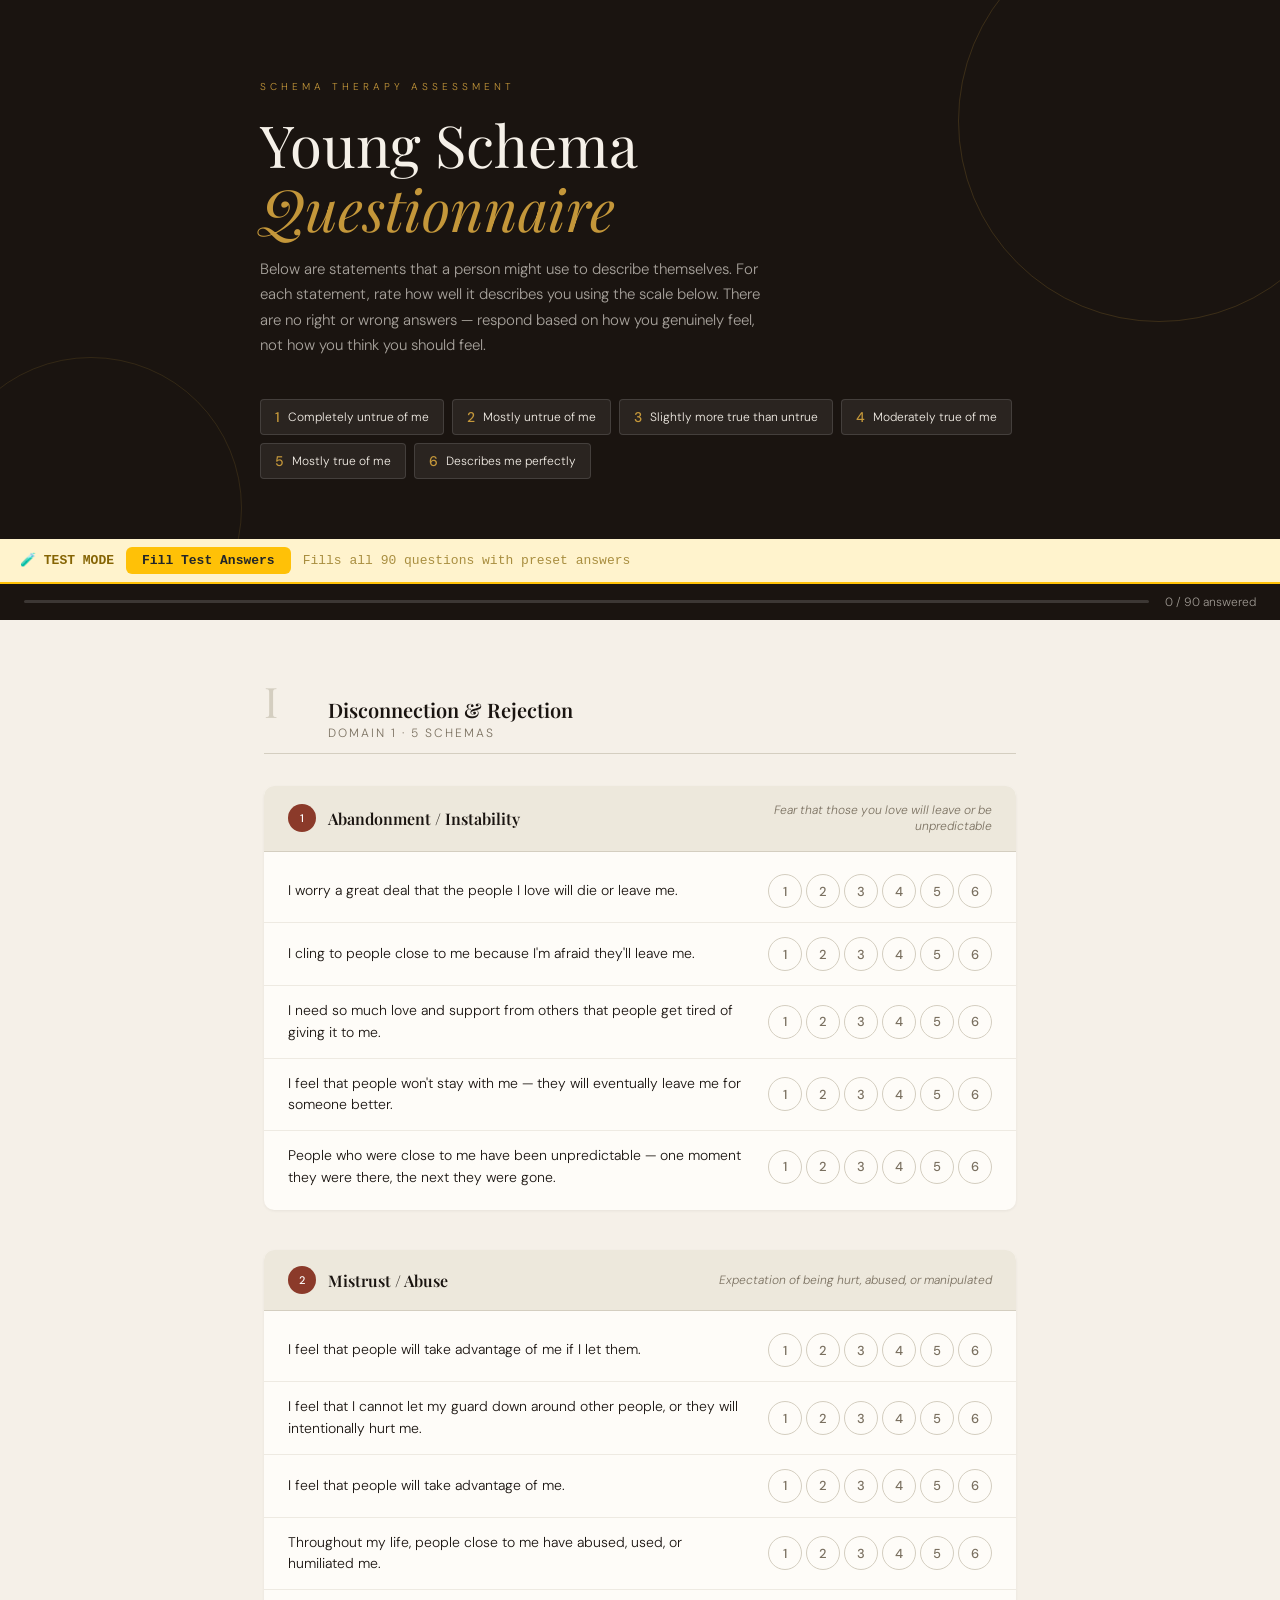
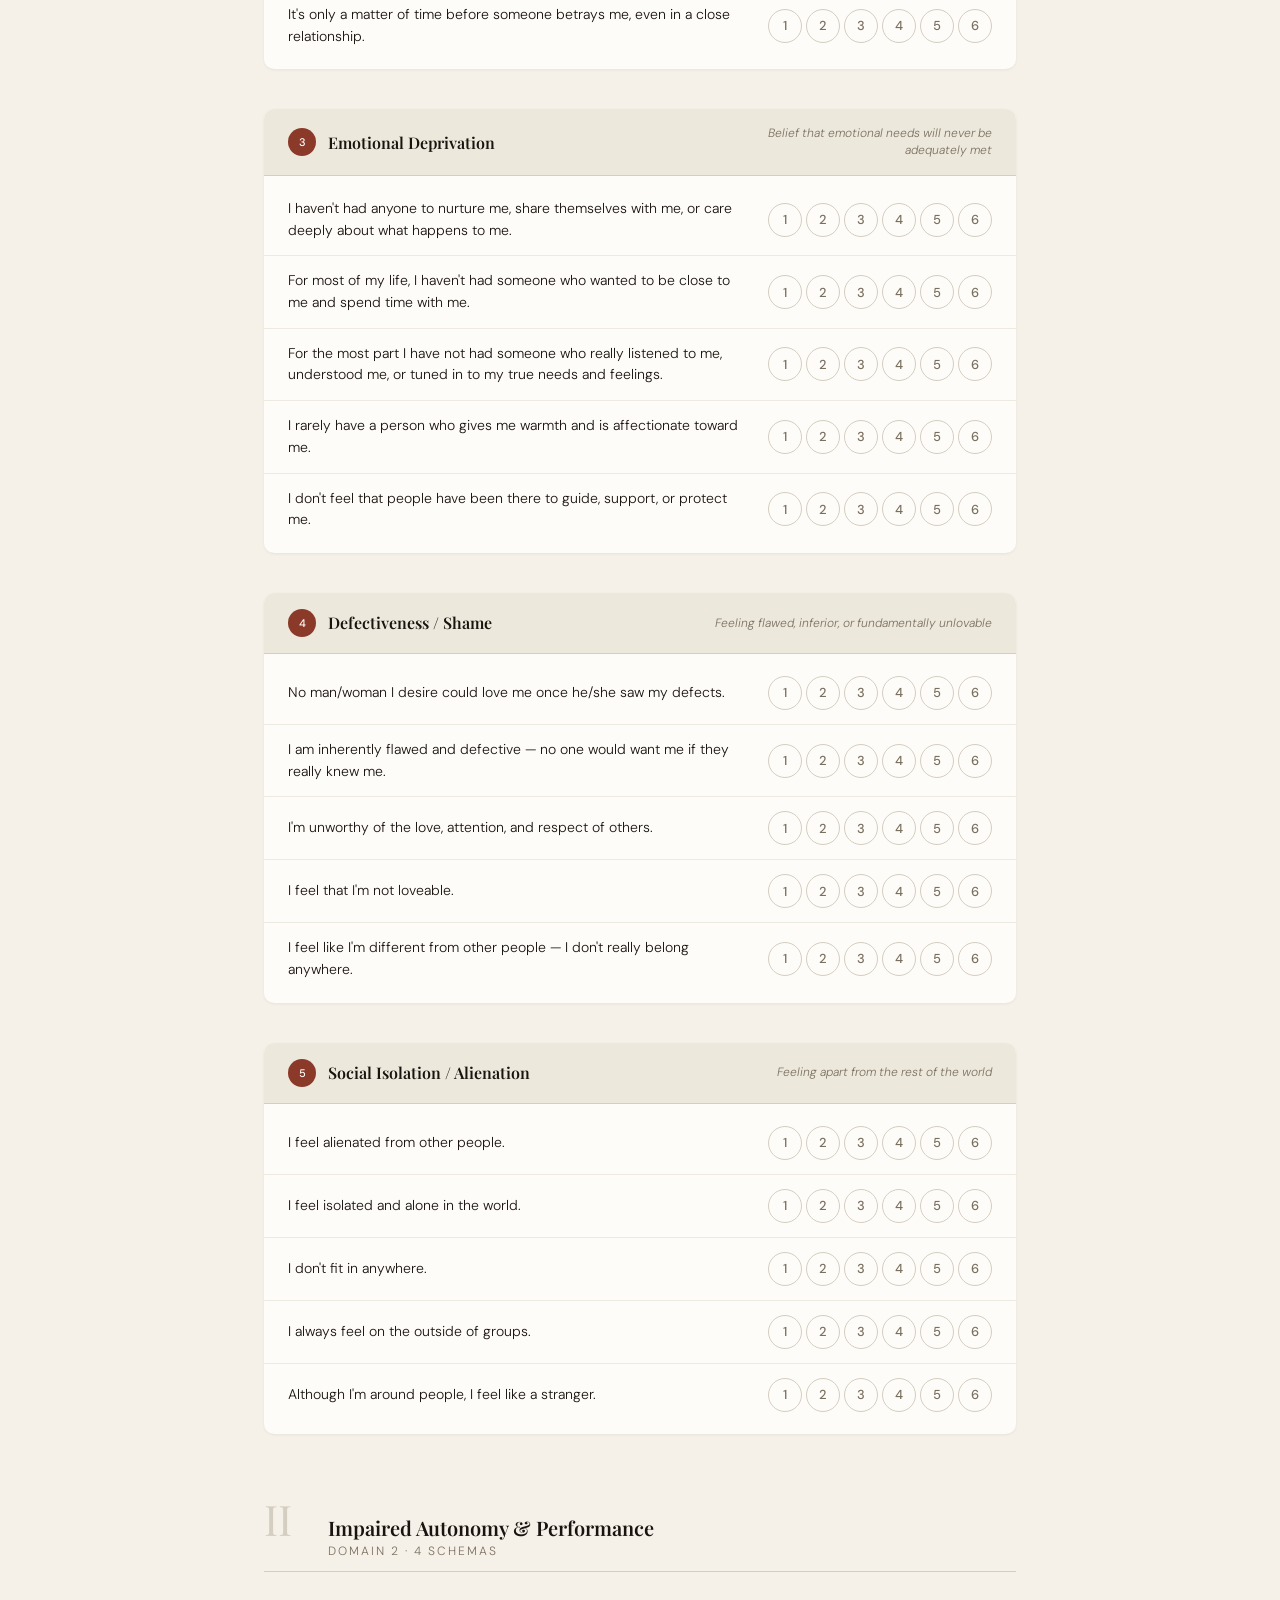
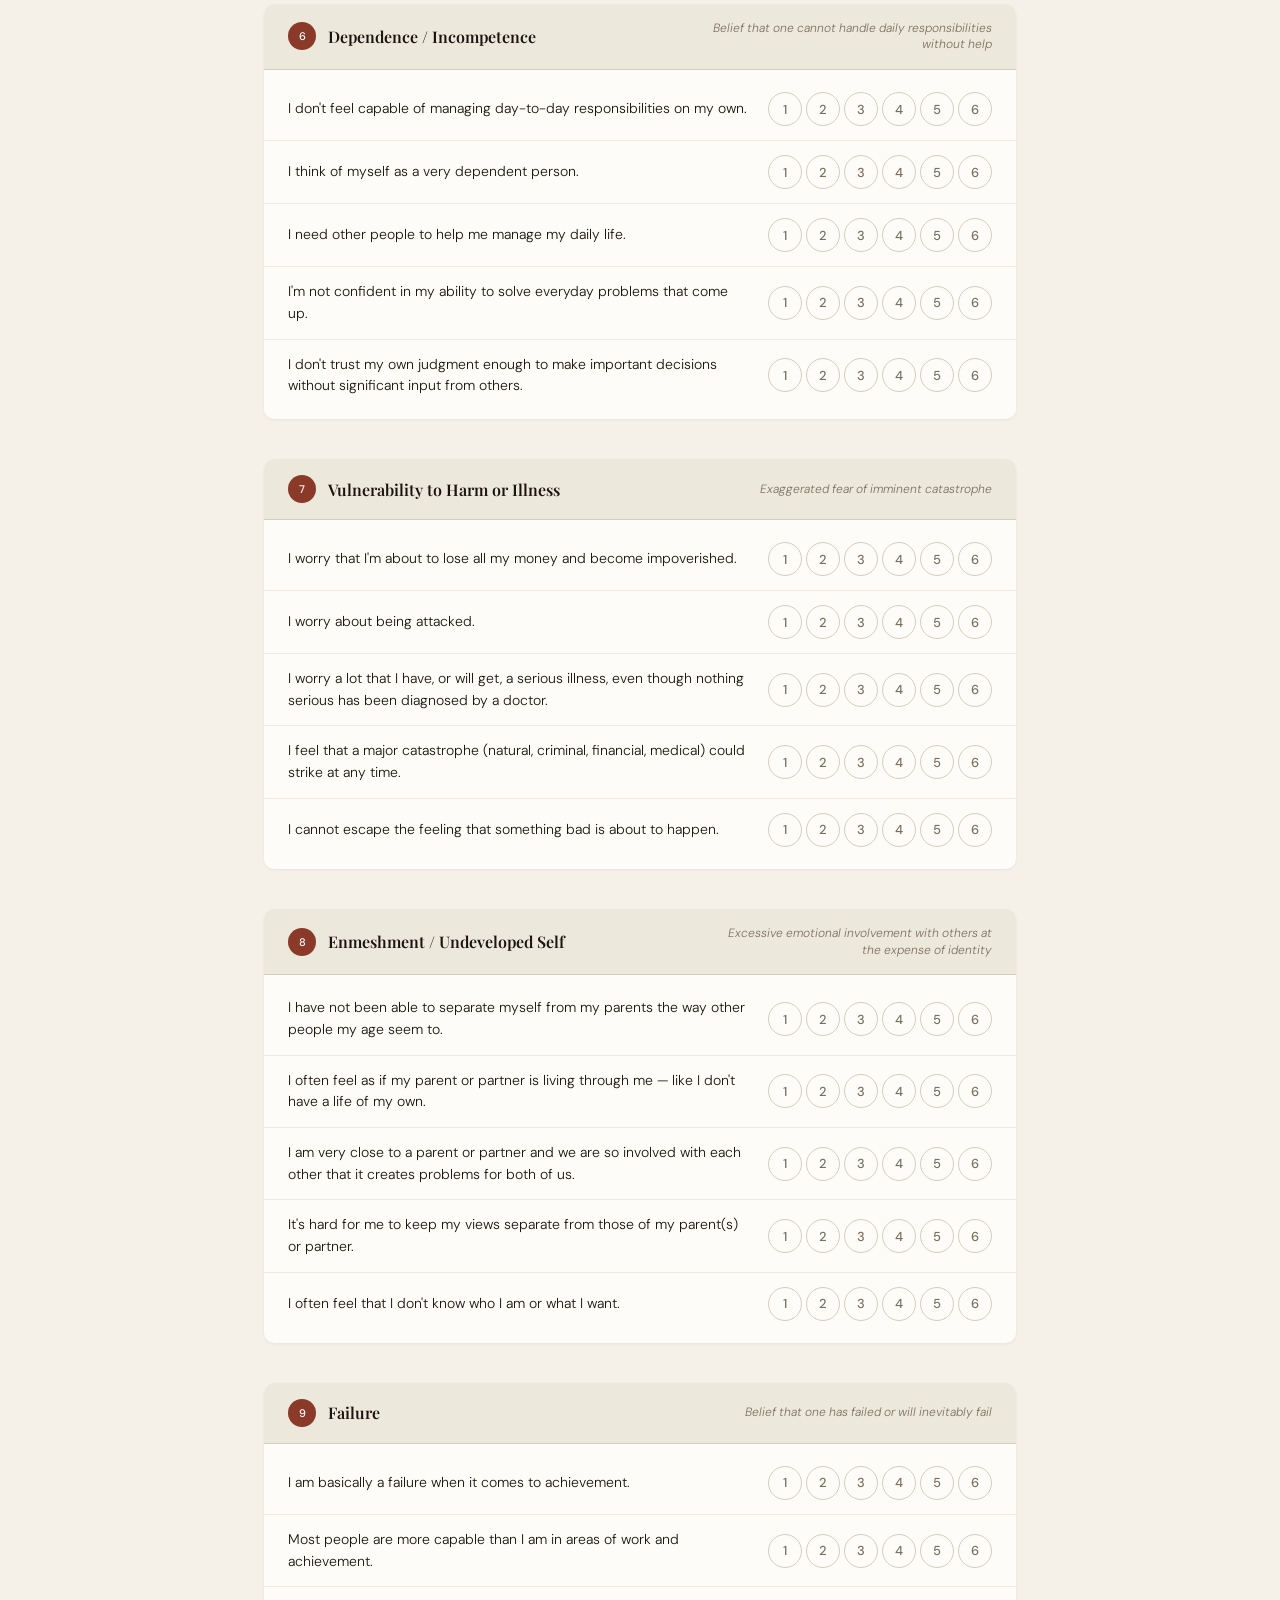
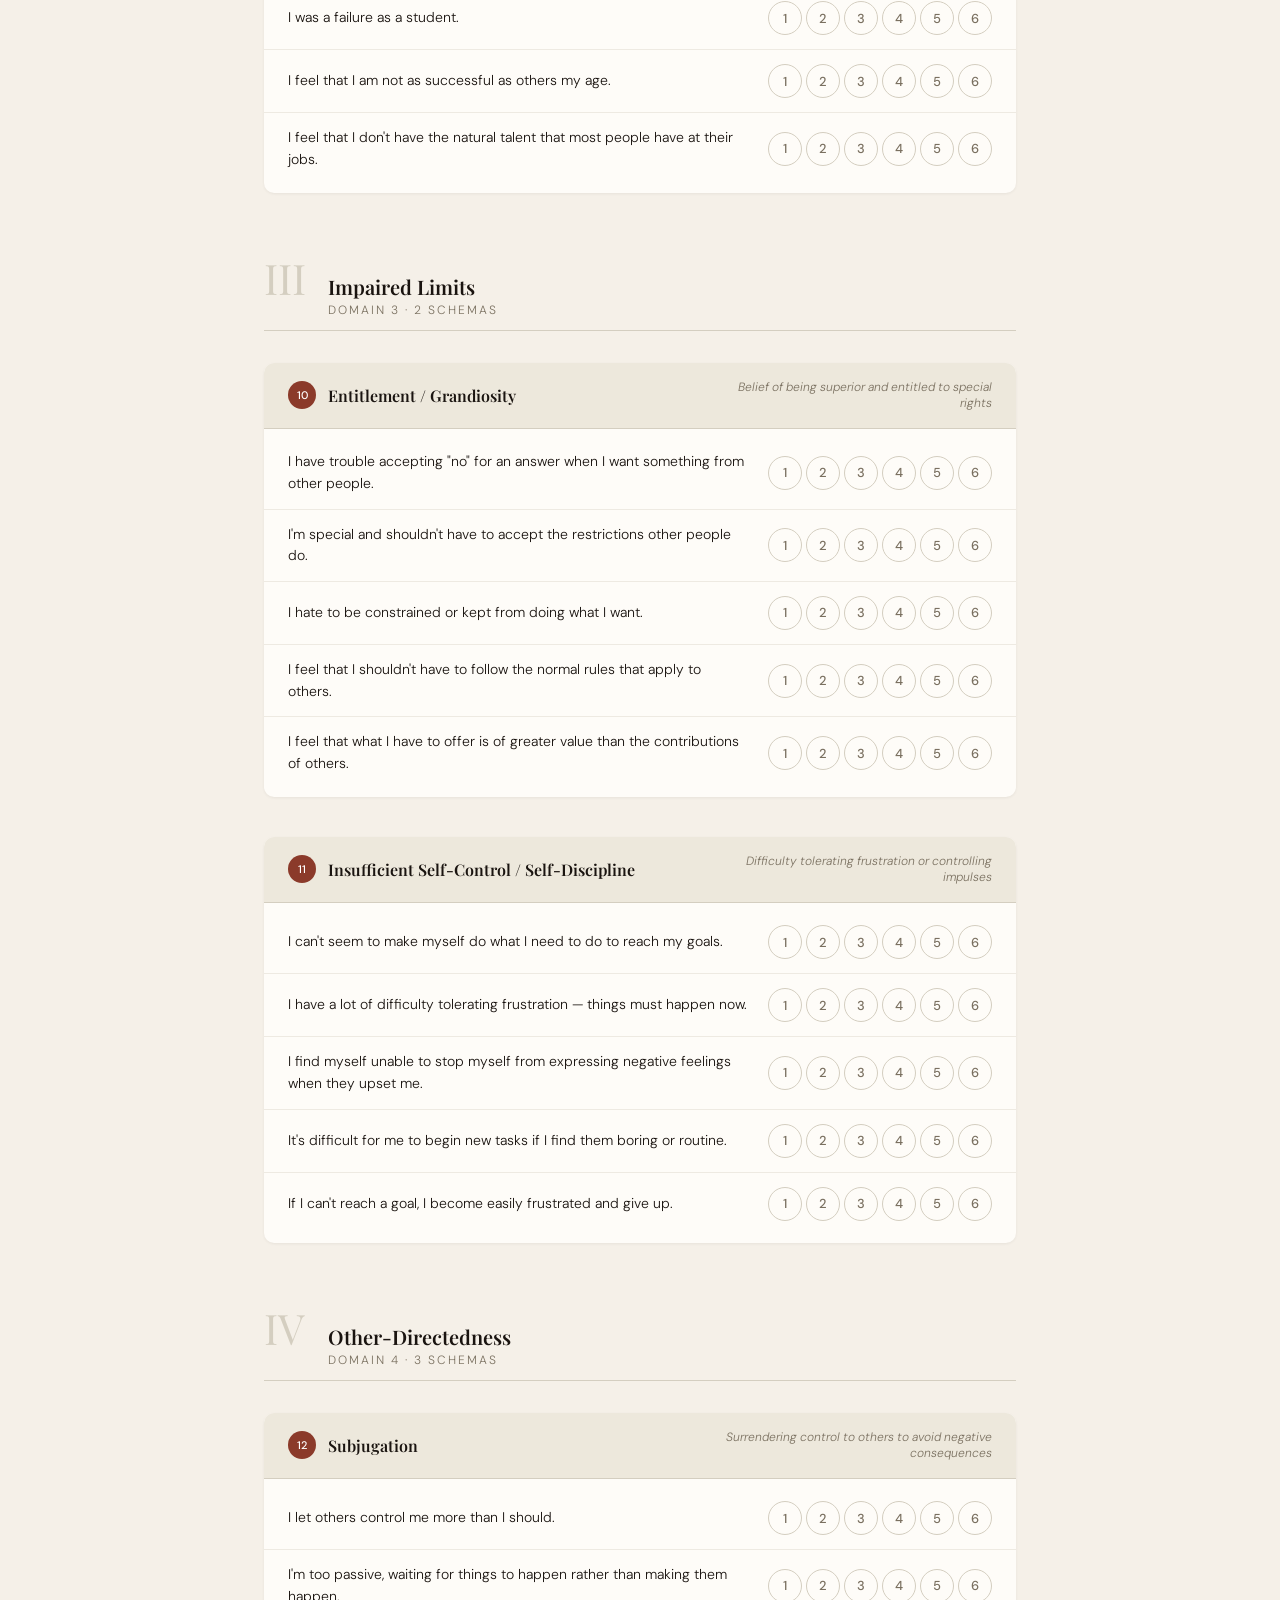
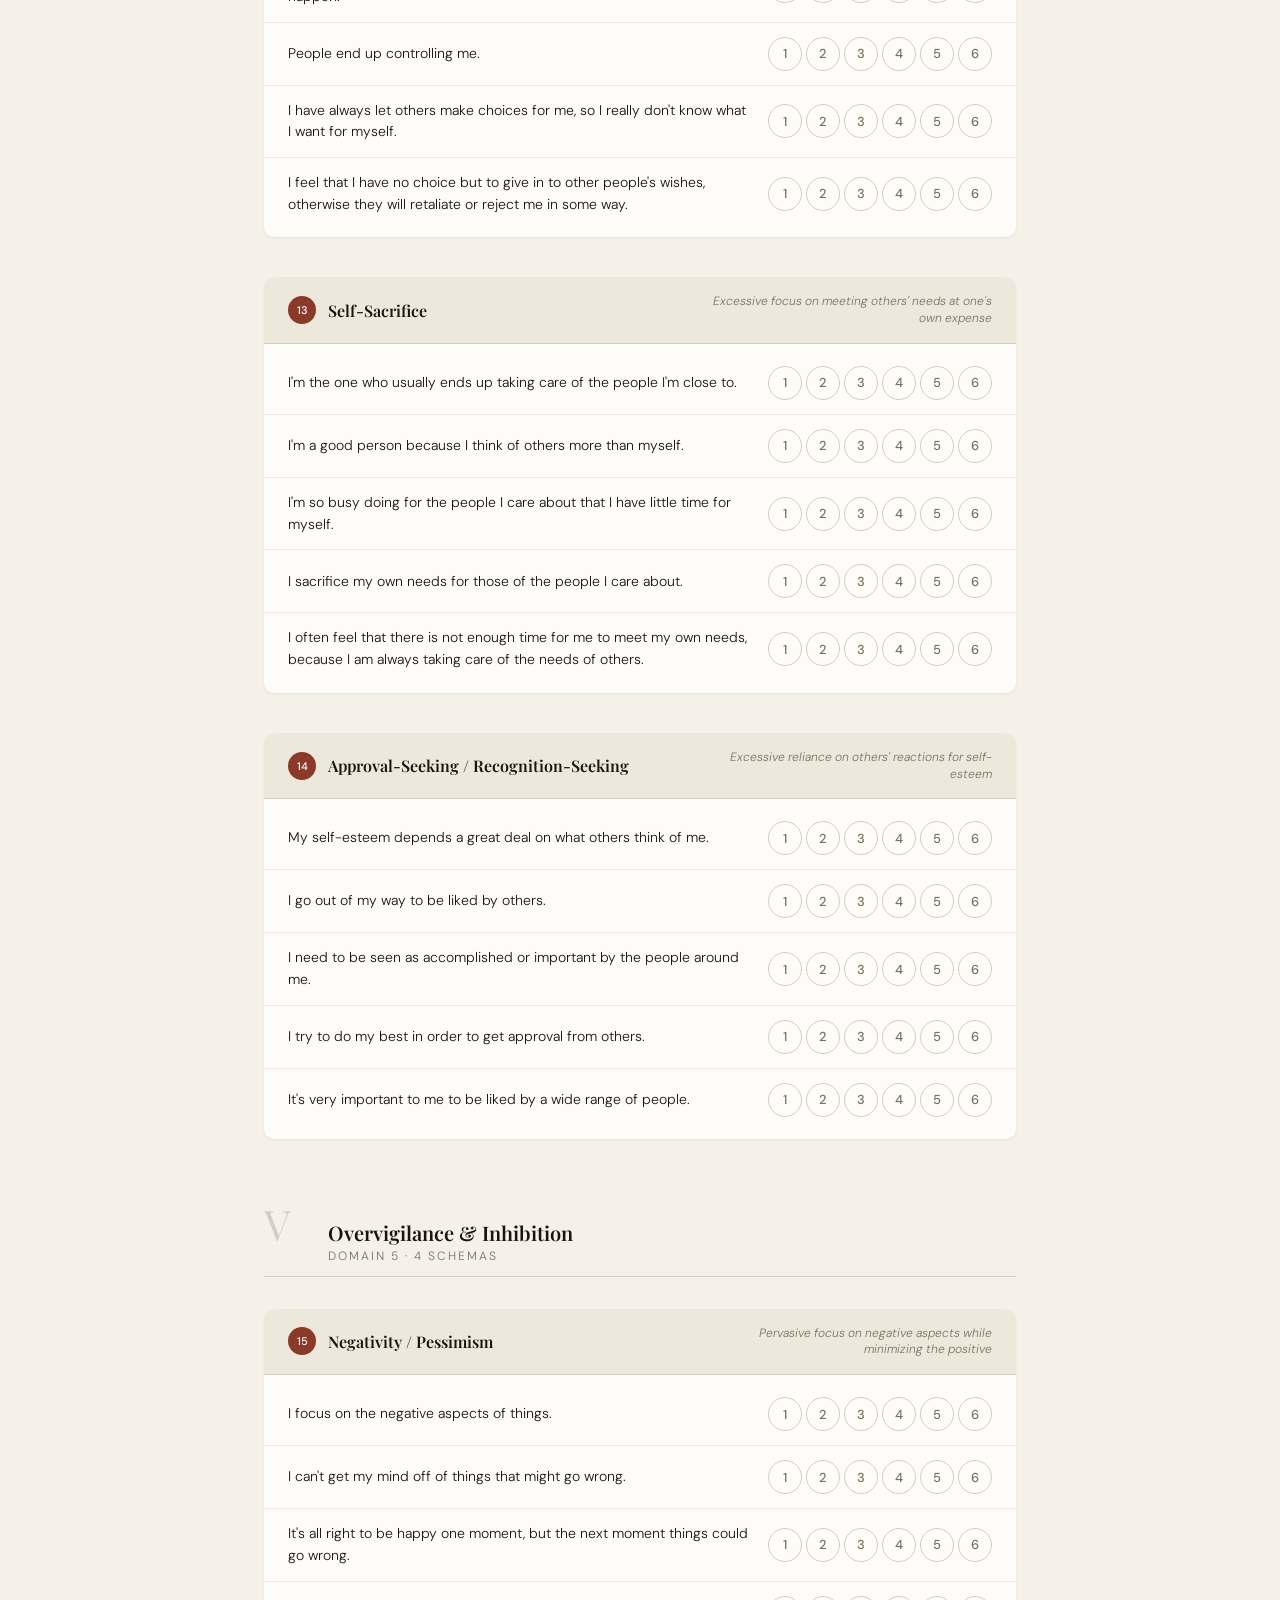
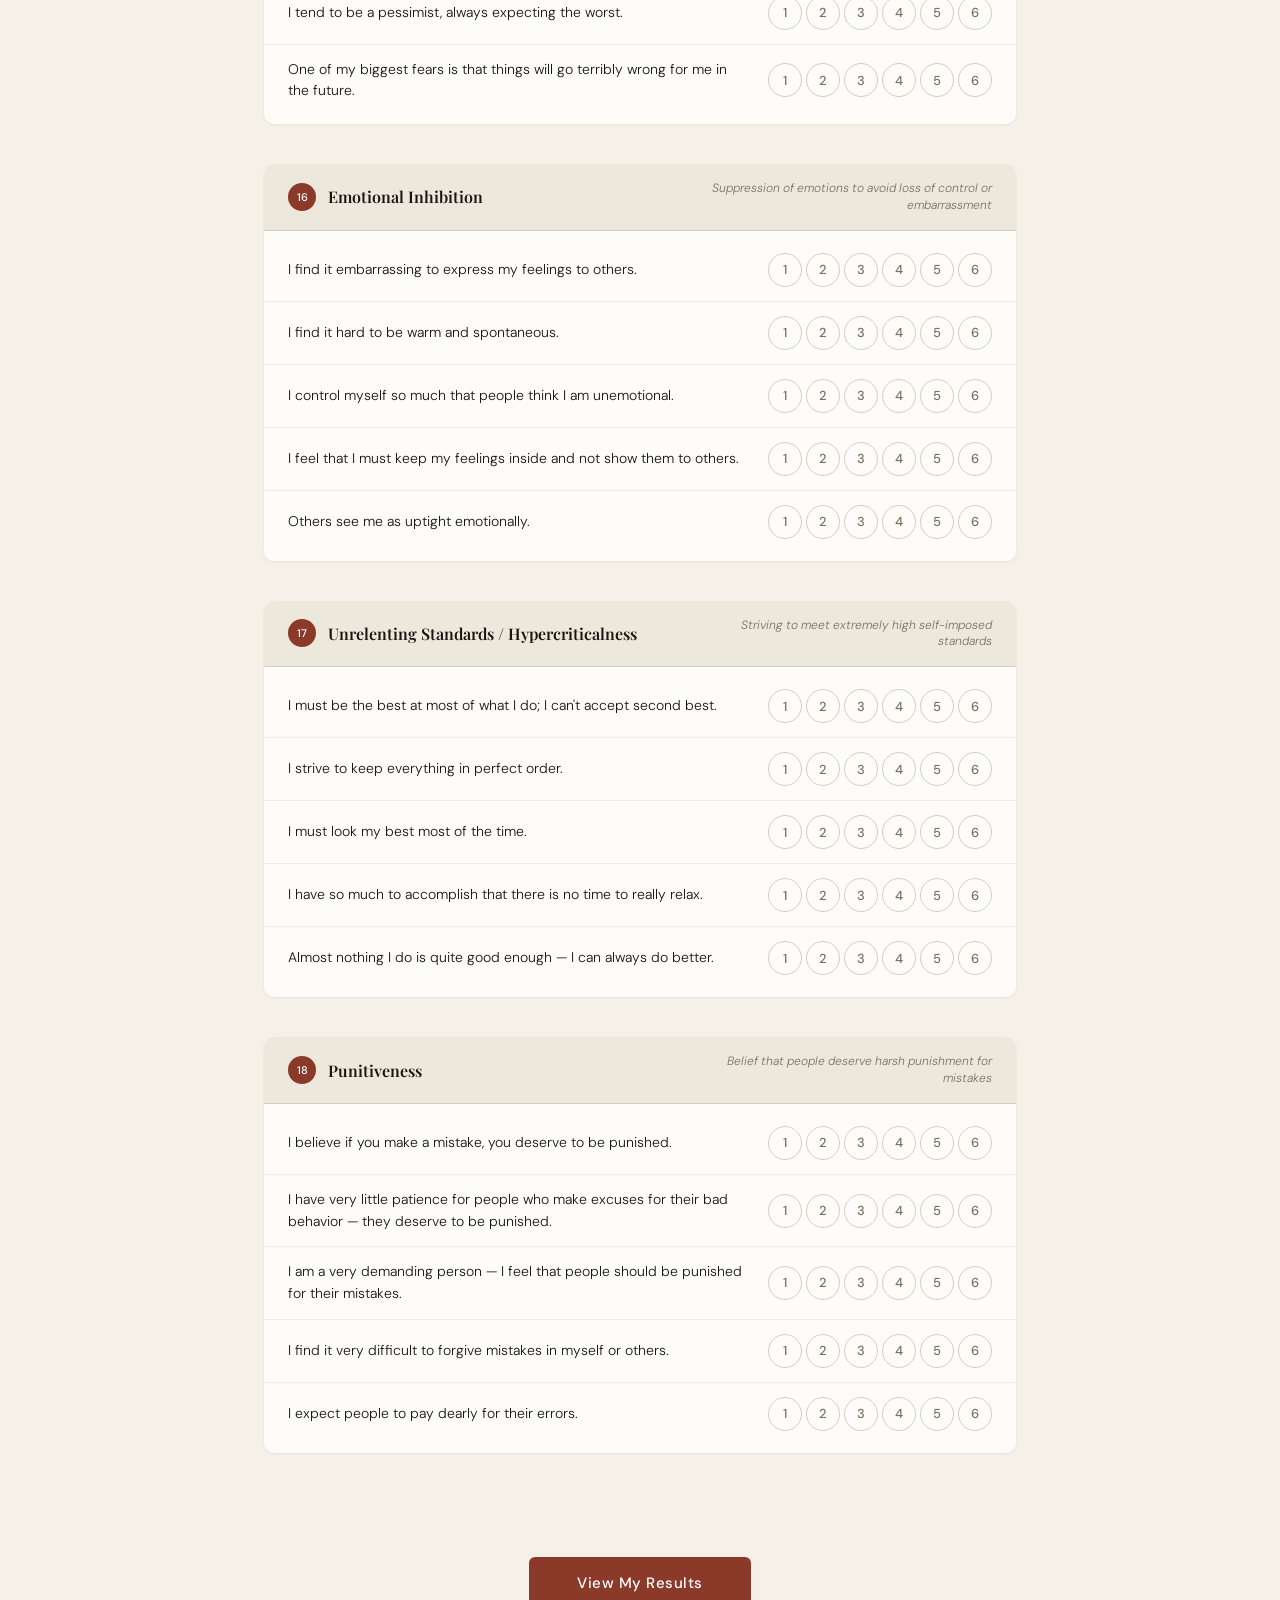
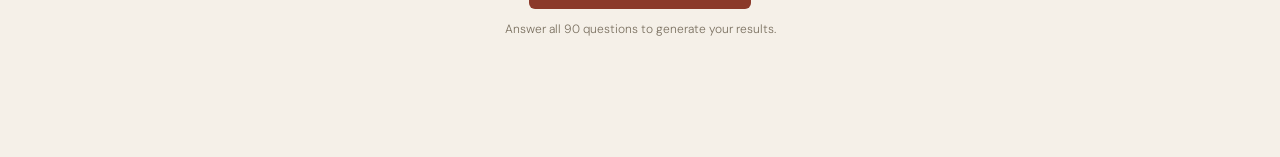
==== commit e1cec9fa: "freetext toggle" ====
--- a/index.html
+++ b/index.html
@@ -29,6 +29,13 @@
         </div>
     </div>
 
+    <!-- TEST: Fill bar — remove when no longer needed -->
+    <div id="TEST_fillBar" style="position:sticky;top:0;z-index:1000;background:#fff3cd;border-bottom:2px solid #ffc107;padding:8px 20px;display:flex;align-items:center;gap:12px;font-family:monospace;font-size:13px;">
+        <strong style="color:#856404;">🧪 TEST MODE</strong>
+        <button id="TEST_fillBtn" onclick="TEST_fillAnswers()" style="background:#ffc107;border:none;border-radius:6px;padding:6px 16px;font-size:13px;font-family:monospace;font-weight:600;cursor:pointer;color:#212529;">Fill Test Answers</button>
+        <span style="color:#856404;opacity:0.7;">Fills all 90 questions with preset answers</span>
+    </div>
+
     <div class="progress-bar-wrap">
         <div class="progress-bar-track">
             <div class="progress-bar-fill" id="progressFill"></div>
@@ -775,72 +782,32 @@
                         <div class="api-key-note">Your key is used once, in-browser only. It is never stored or
                             transmitted elsewhere.</div>
                     </div>
-                    <button class="submit-btn ai-eval-btn" id="aiEvalBtn" onclick="generateEvaluation()">Generate
-                        Evaluation</button>
-                </div>
-
-                <!-- Deeper Clinical Context Toggle -->
-                <div class="deep-clinical-toggle-wrap">
-                    <div class="toggle-row">
-                        <label class="toggle-switch">
-                            <input type="checkbox" id="deepClinicalToggle" onchange="onDeepClinicalToggle()">
-                            <span class="toggle-slider"></span>
-                        </label>
-                        <div class="toggle-label-group">
-                            <div class="toggle-label-main">Deeper Clinical Context</div>
-                            <div class="toggle-label-sub">Enables differential diagnostic screening, associated DSM/ICD
-                                conditions, and recommended assessment instruments</div>
-                        </div>
-                    </div>
-                    <div id="deepClinicalDisclaimer" class="deep-clinical-disclaimer" style="display:none;">
-                        <div class="disclaimer-icon">
-                            <svg width="20" height="20" viewBox="0 0 24 24" fill="none" stroke="#c4703a"
-                                stroke-width="2">
-                                <path
-                                    d="M10.29 3.86L1.82 18a2 2 0 001.71 3h16.94a2 2 0 001.71-3L13.71 3.86a2 2 0 00-3.42 0z" />
-                                <line x1="12" y1="9" x2="12" y2="13" />
-                                <line x1="12" y1="17" x2="12.01" y2="17" />
-                            </svg>
-                        </div>
-                        <div class="disclaimer-text">
-                            <strong>Pseudo-Diagnostic Disclaimer</strong><br>
-                            The information generated with this option is an <strong>AI-generated
-                                pseudo-diagnosis</strong> — it is <strong>not clinically valid</strong> and does not
-                            constitute a formal diagnosis under any standard. The conditions suggested are potential
-                            associations, hints, and common comorbidity patterns based on your schema profile. They
-                            represent what a clinician <em>might consider exploring</em>, not what you have. Only a
-                            licensed professional using validated structured interviews can make a clinical diagnosis.
-                            Use this as a starting point for self-awareness and informed conversation with a therapist —
-                            nothing more.
-                        </div>
-                    </div>
+                    <button class="submit-btn ai-eval-btn" id="aiEvalBtn" onclick="startEvaluation()">Begin AI Evaluation</button>
                 </div>
 
                 <div id="aiEvalStatus" class="ai-eval-status"></div>
-                <div id="aiEvalResult" class="ai-eval-result" style="display:none;"></div>
-
-                <!-- Differential Diagnostic Questionnaire (dynamically populated) -->
-                <div id="diffDxSection" style="display:none;">
+
+                <!-- Follow-Up Questions (dynamically populated) -->
+                <div id="followUpSection" style="display:none;">
                     <div class="diff-dx-header">
                         <div class="results-section-title" style="margin-top:48px;">
-                            <span>Differential Diagnostic Screening</span>
+                            <span>Follow-Up Questions</span>
                         </div>
                         <div class="diff-dx-intro">
-                            Based on your schema profile, the following clinical questions help differentiate between
-                            conditions that commonly present with these patterns. Answer each as it applies to you
-                            <strong>over the past 12 months</strong>. This is not a diagnostic test — it provides
-                            additional context for the AI evaluation.
-                        </div>
-                    </div>
-                    <div id="diffDxQuestions" class="diff-dx-questions"></div>
+                            Based on your schema profile, the following questions help build a more complete clinical
+                            picture. Answer each honestly as it applies to you. This is not a diagnostic test — your
+                            responses will be integrated into the final evaluation.
+                        </div>
+                    </div>
+                    <div id="followUpQuestions" class="diff-dx-questions"></div>
                     <div class="diff-dx-progress-row">
-                        <div class="diff-dx-progress-text" id="diffDxProgressText">0 / 0 answered</div>
-                        <button class="submit-btn" id="diffDxSubmitBtn" onclick="submitDiffDx()">Generate Diagnostic
-                            Impressions</button>
-                    </div>
-                    <div id="diffDxStatus" class="ai-eval-status"></div>
-                    <div id="diffDxResult" class="ai-eval-result" style="display:none;"></div>
-                </div>
+                        <div class="diff-dx-progress-text" id="followUpProgressText">0 / 0 answered</div>
+                        <button class="submit-btn" id="followUpSubmitBtn" onclick="submitAnswers()">Submit Answers</button>
+                    </div>
+                    <div id="followUpStatus" class="ai-eval-status"></div>
+                </div>
+
+                <div id="aiEvalResult" class="ai-eval-result" style="display:none;"></div>
             </div>
 
             <div class="submit-wrap" style="padding-top:24px;">
@@ -855,7 +822,6 @@
     <script src="js/ui.js"></script>
     <script src="js/results.js"></script>
     <script src="js/ai-eval.js"></script>
-    <script src="js/ai-diffdx.js"></script>
     <script src="js/questionnaire.js"></script>
 </body>
 </html>
--- a/css/styles.css
+++ b/css/styles.css
@@ -925,112 +925,7 @@
     line-height: 1.6;
 }
 
-/* Deep Clinical Toggle */
-.deep-clinical-toggle-wrap {
-    margin-top: 24px;
-    padding: 20px 24px;
-    background: var(--white);
-    border: 1px solid var(--line);
-    border-radius: 10px;
-}
-
-.toggle-row {
-    display: flex;
-    align-items: flex-start;
-    gap: 14px;
-}
-
-.toggle-switch {
-    position: relative;
-    width: 48px;
-    height: 26px;
-    flex-shrink: 0;
-    margin-top: 2px;
-}
-
-.toggle-switch input {
-    opacity: 0;
-    width: 0;
-    height: 0;
-}
-
-.toggle-slider {
-    position: absolute;
-    cursor: pointer;
-    top: 0;
-    left: 0;
-    right: 0;
-    bottom: 0;
-    background: var(--line);
-    border-radius: 26px;
-    transition: 0.25s;
-}
-
-.toggle-slider::before {
-    content: '';
-    position: absolute;
-    width: 20px;
-    height: 20px;
-    left: 3px;
-    bottom: 3px;
-    background: white;
-    border-radius: 50%;
-    transition: 0.25s;
-    box-shadow: 0 1px 3px rgba(0, 0, 0, 0.15);
-}
-
-.toggle-switch input:checked+.toggle-slider {
-    background: var(--rust);
-}
-
-.toggle-switch input:checked+.toggle-slider::before {
-    transform: translateX(22px);
-}
-
-.toggle-label-group {
-    flex: 1;
-}
-
-.toggle-label-main {
-    font-size: 14px;
-    font-weight: 500;
-    color: var(--ink);
-    margin-bottom: 3px;
-}
-
-.toggle-label-sub {
-    font-size: 12px;
-    color: var(--muted);
-    line-height: 1.5;
-}
-
-.deep-clinical-disclaimer {
-    margin-top: 16px;
-    padding: 16px 18px;
-    background: rgba(196, 112, 58, 0.06);
-    border: 1px solid rgba(196, 112, 58, 0.25);
-    border-radius: 8px;
-    display: flex;
-    gap: 12px;
-    align-items: flex-start;
-}
-
-.disclaimer-icon {
-    flex-shrink: 0;
-    margin-top: 1px;
-}
-
-.disclaimer-text {
-    font-size: 12px;
-    line-height: 1.65;
-    color: #5a4e40;
-}
-
-.disclaimer-text strong {
-    color: var(--ink);
-}
-
-/* Differential Diagnostic Questionnaire */
+/* Follow-Up Questions */
 .diff-dx-intro {
     font-size: 13px;
     color: var(--muted);
@@ -1102,6 +997,49 @@
     margin-bottom: 10px;
 }
 
+/* Follow-up answer area with toggle */
+.diff-dx-answer-area {
+    display: flex;
+    flex-wrap: wrap;
+    align-items: flex-start;
+    gap: 8px;
+}
+
+.diff-dx-answer-area .diff-dx-freetext-wrap {
+    flex: 1 1 100%;
+    margin-top: 0;
+}
+
+.freetext-toggle {
+    width: 30px;
+    height: 30px;
+    border-radius: 50%;
+    border: 1.5px solid var(--line);
+    background: transparent;
+    color: var(--muted);
+    font-size: 15px;
+    cursor: pointer;
+    display: flex;
+    align-items: center;
+    justify-content: center;
+    transition: all 0.15s;
+    flex-shrink: 0;
+    line-height: 1;
+    padding: 0;
+    align-self: center;
+}
+
+.freetext-toggle:hover {
+    border-color: var(--gold);
+    color: var(--gold);
+}
+
+.freetext-toggle.active {
+    background: var(--gold);
+    border-color: var(--gold);
+    color: white;
+}
+
 .diff-dx-options {
     display: flex;
     flex-wrap: wrap;
@@ -1148,6 +1086,64 @@
     color: var(--muted);
 }
 
+/* Round separator for follow-up questions */
+.diff-dx-round-separator {
+    text-align: center;
+    margin: 28px 0 20px;
+    position: relative;
+}
+
+.diff-dx-round-separator::before {
+    content: '';
+    position: absolute;
+    top: 50%;
+    left: 0;
+    right: 0;
+    height: 1px;
+    background: var(--line);
+}
+
+.diff-dx-round-separator span {
+    position: relative;
+    background: var(--paper);
+    padding: 0 16px;
+    font-size: 12px;
+    font-weight: 500;
+    color: var(--muted);
+    letter-spacing: 1px;
+    text-transform: uppercase;
+}
+
+/* Freetext question input */
+.diff-dx-freetext-wrap {
+    margin-top: 4px;
+}
+
+.diff-dx-freetext {
+    width: 100%;
+    min-height: 80px;
+    padding: 12px 14px;
+    font-family: 'DM Sans', sans-serif;
+    font-size: 14px;
+    line-height: 1.6;
+    color: var(--ink);
+    background: var(--paper);
+    border: 1.5px solid var(--line);
+    border-radius: 6px;
+    resize: vertical;
+    transition: border-color 0.2s;
+}
+
+.diff-dx-freetext:focus {
+    outline: none;
+    border-color: var(--gold);
+}
+
+.diff-dx-freetext::placeholder {
+    color: var(--muted);
+    font-style: italic;
+}
+
 /* Diagnostic Impressions Result */
 .dx-impressions-header {
     background: linear-gradient(135deg, #2a1a10 0%, var(--ink) 100%);
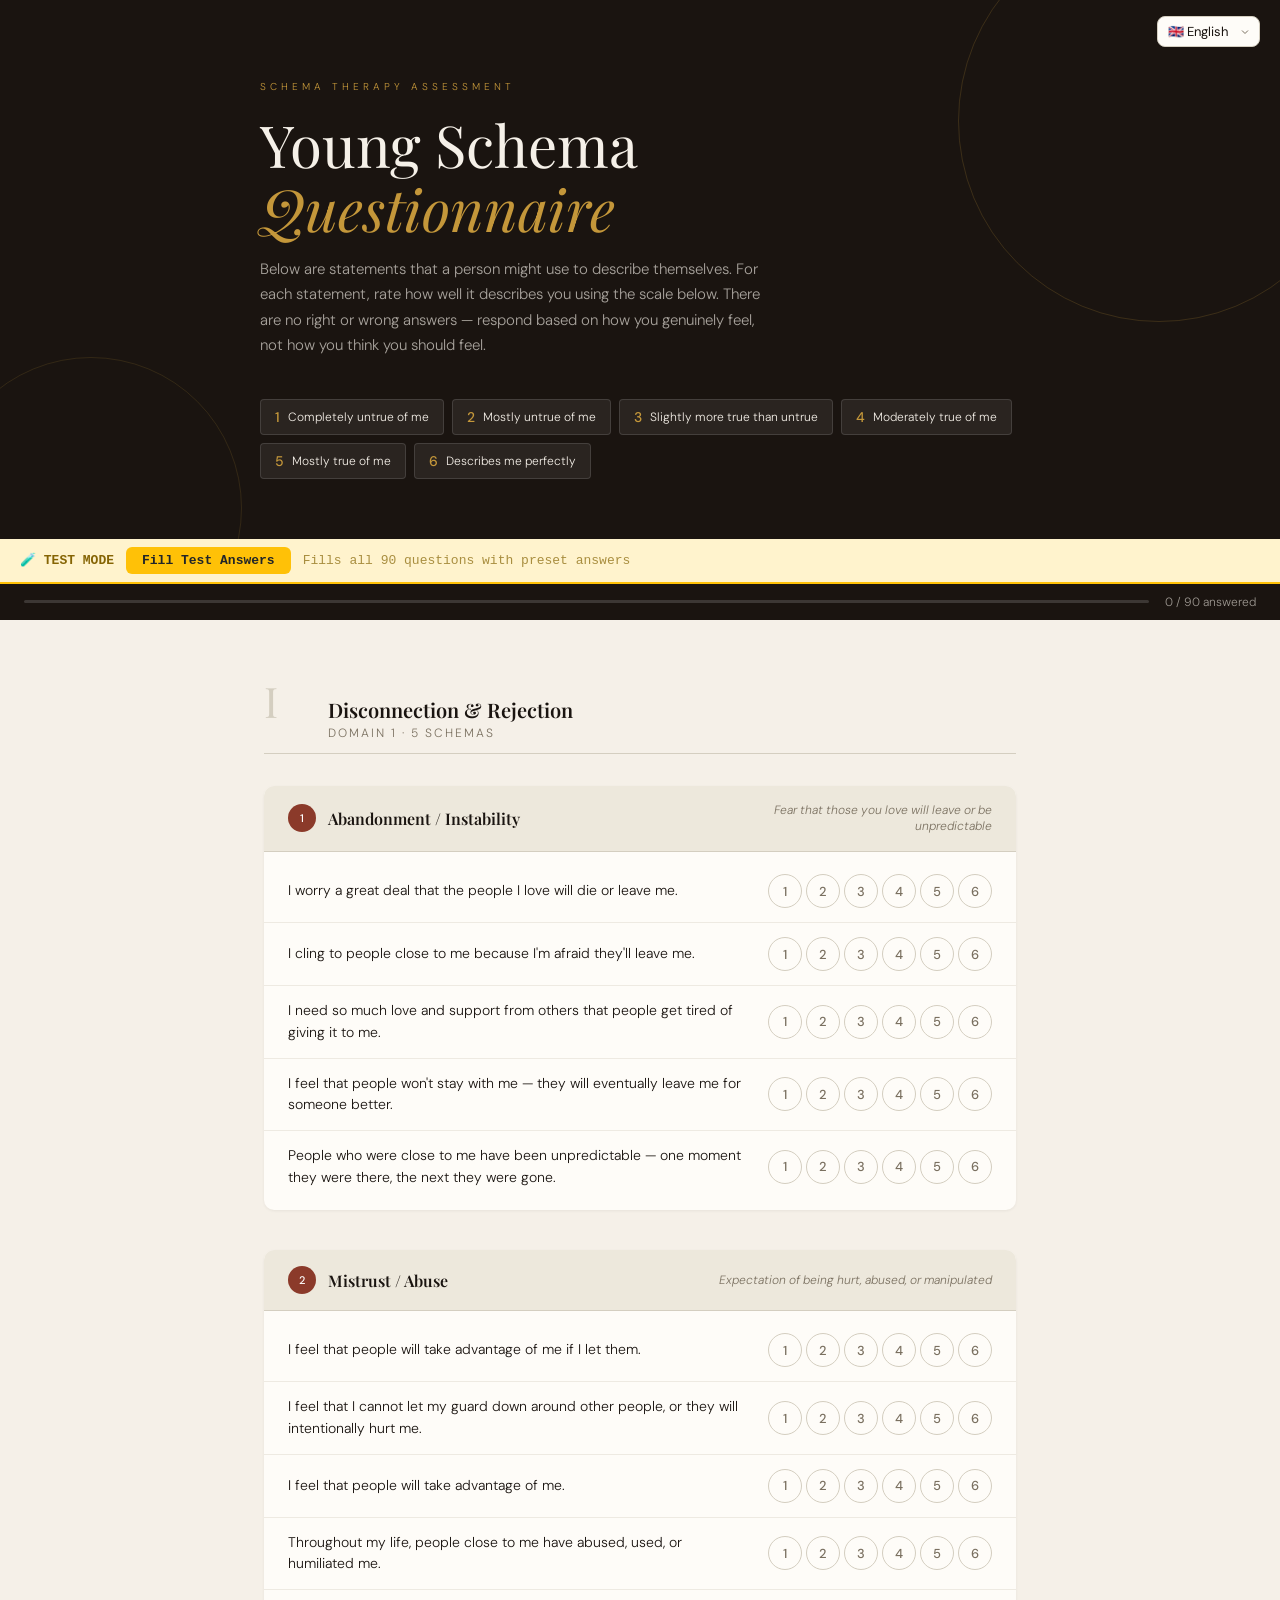
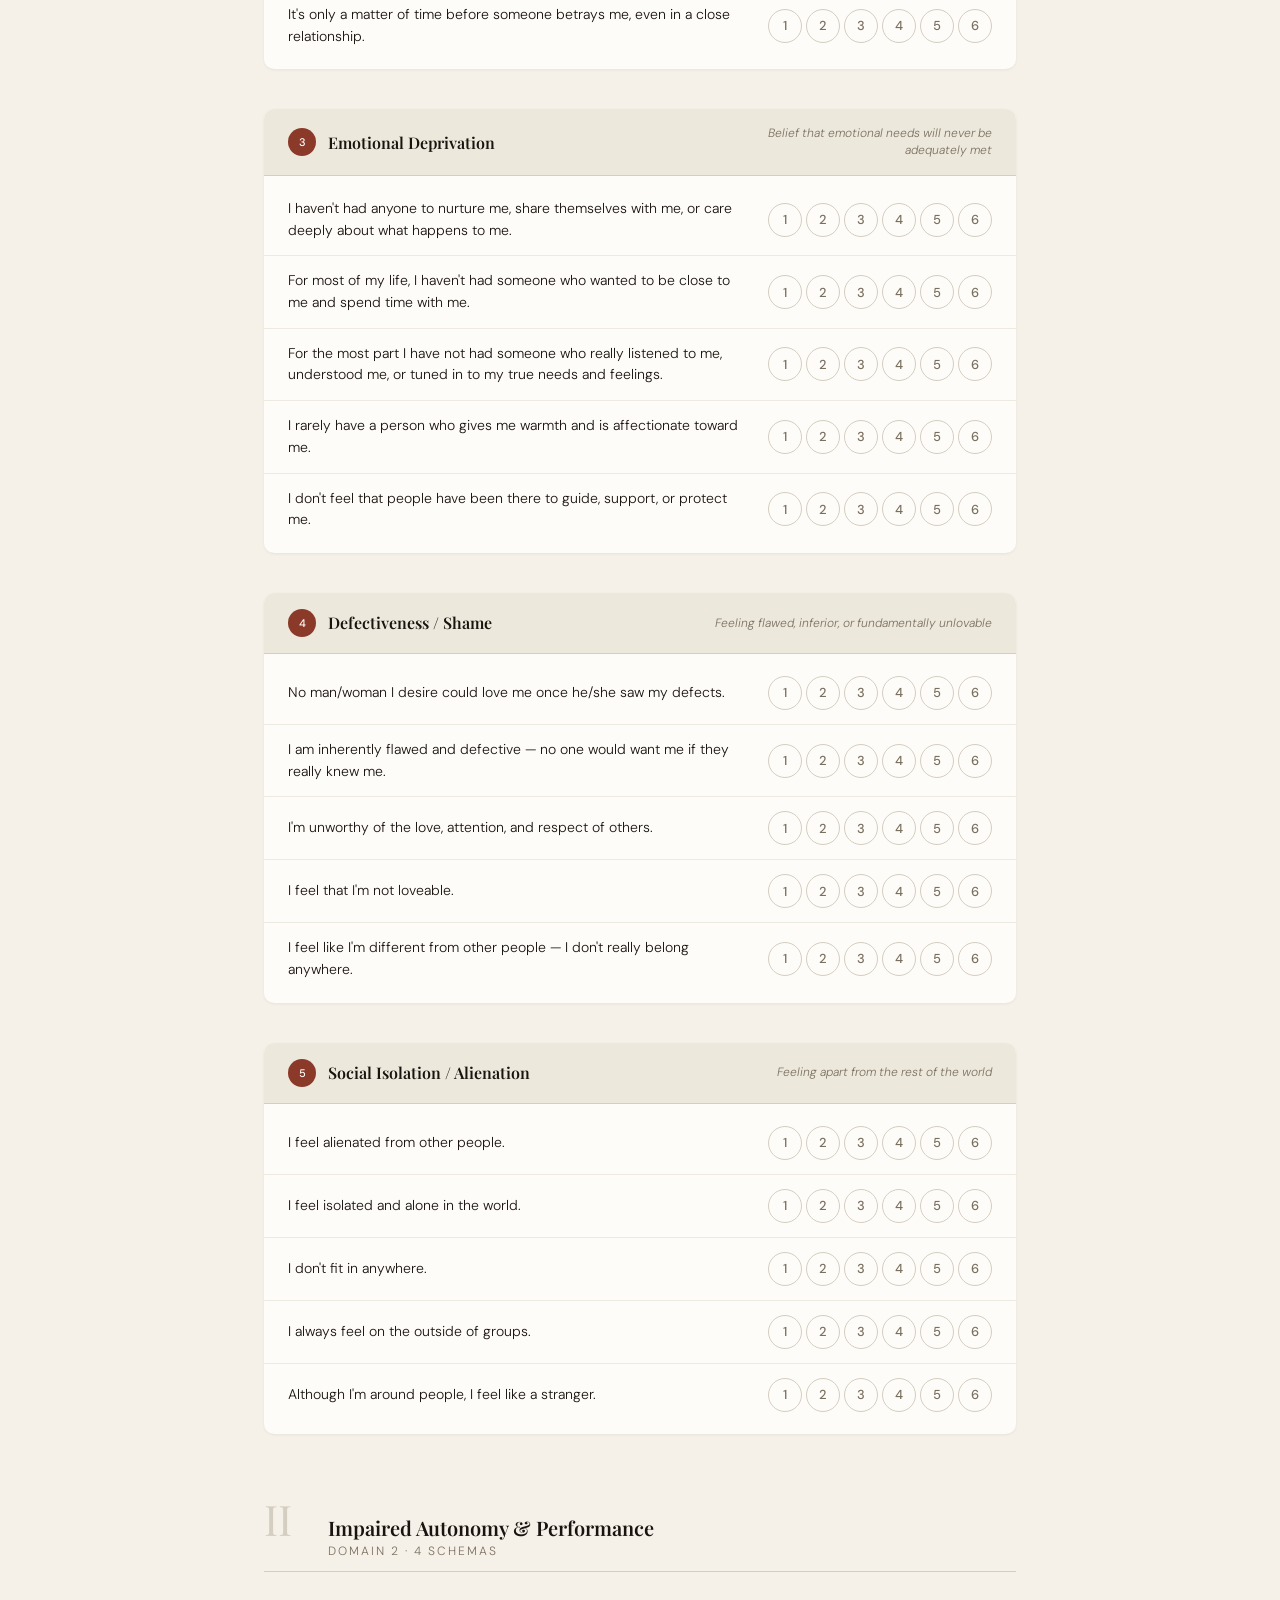
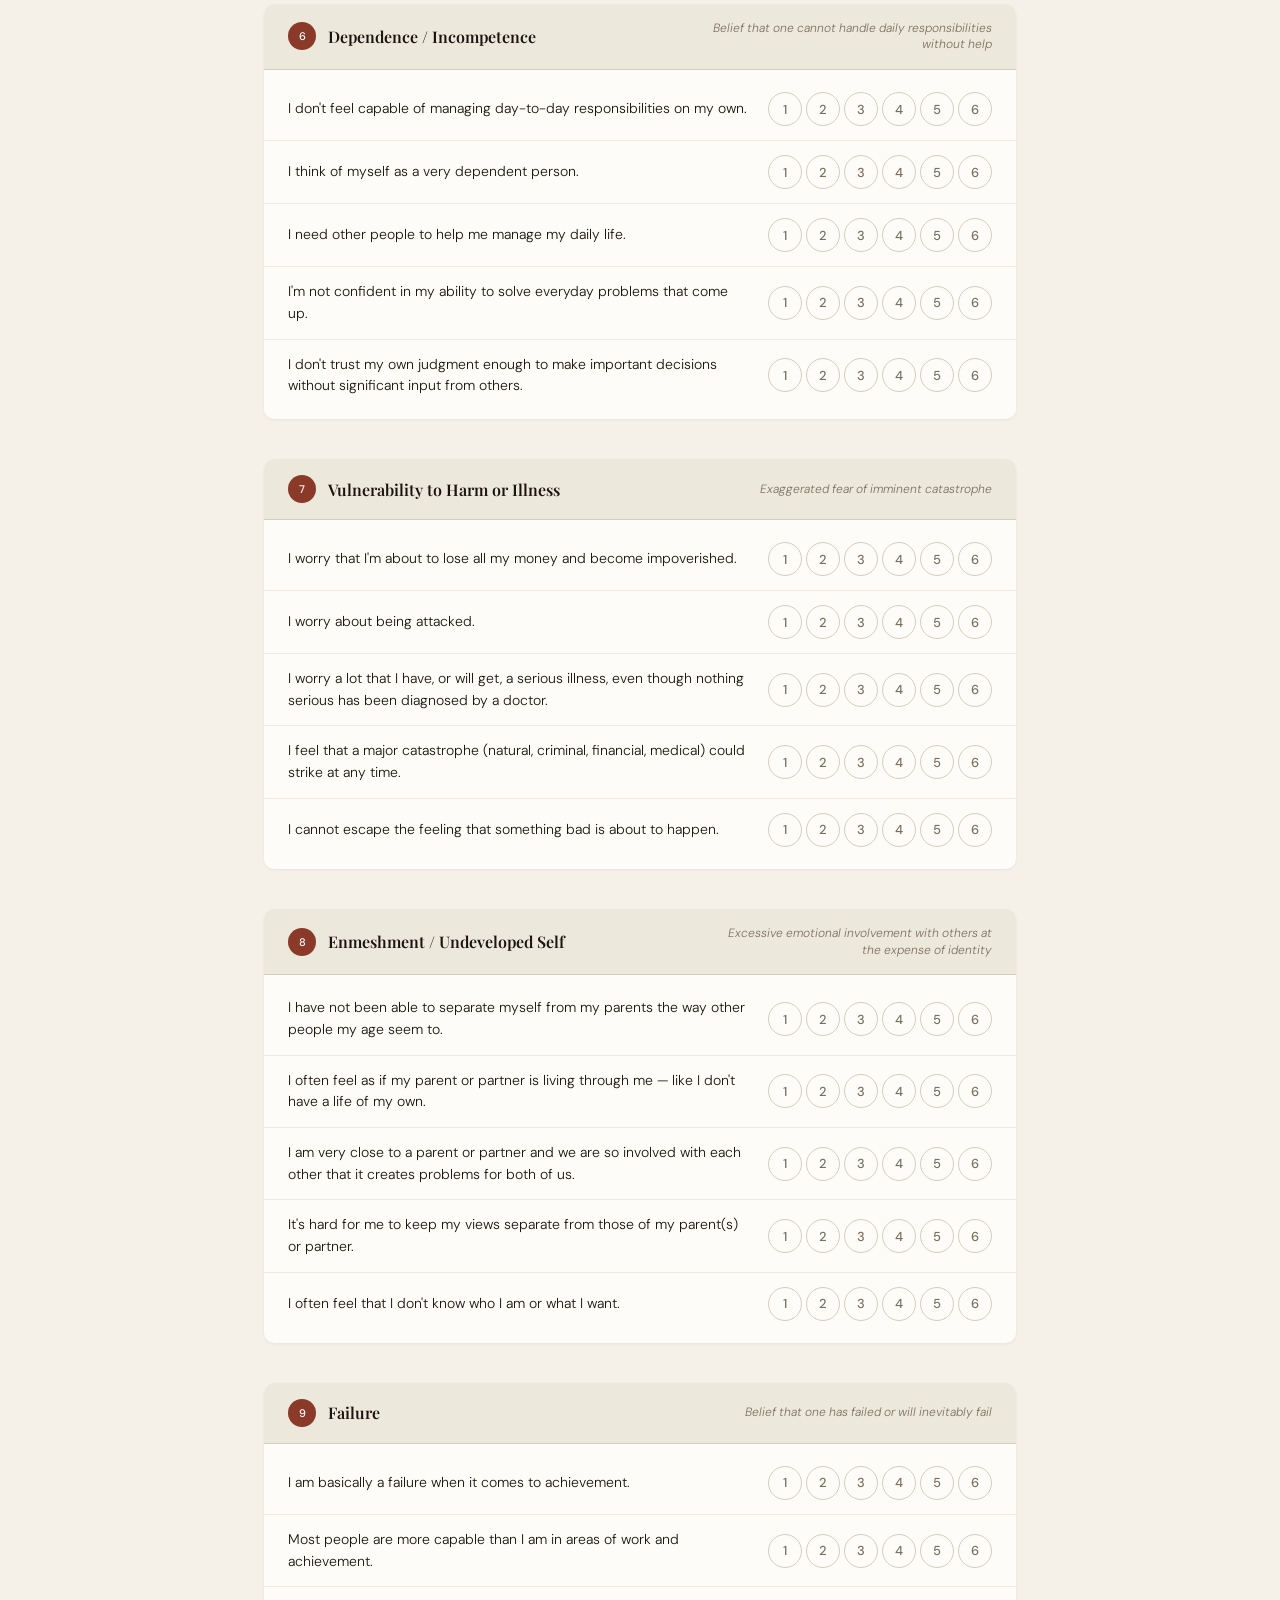
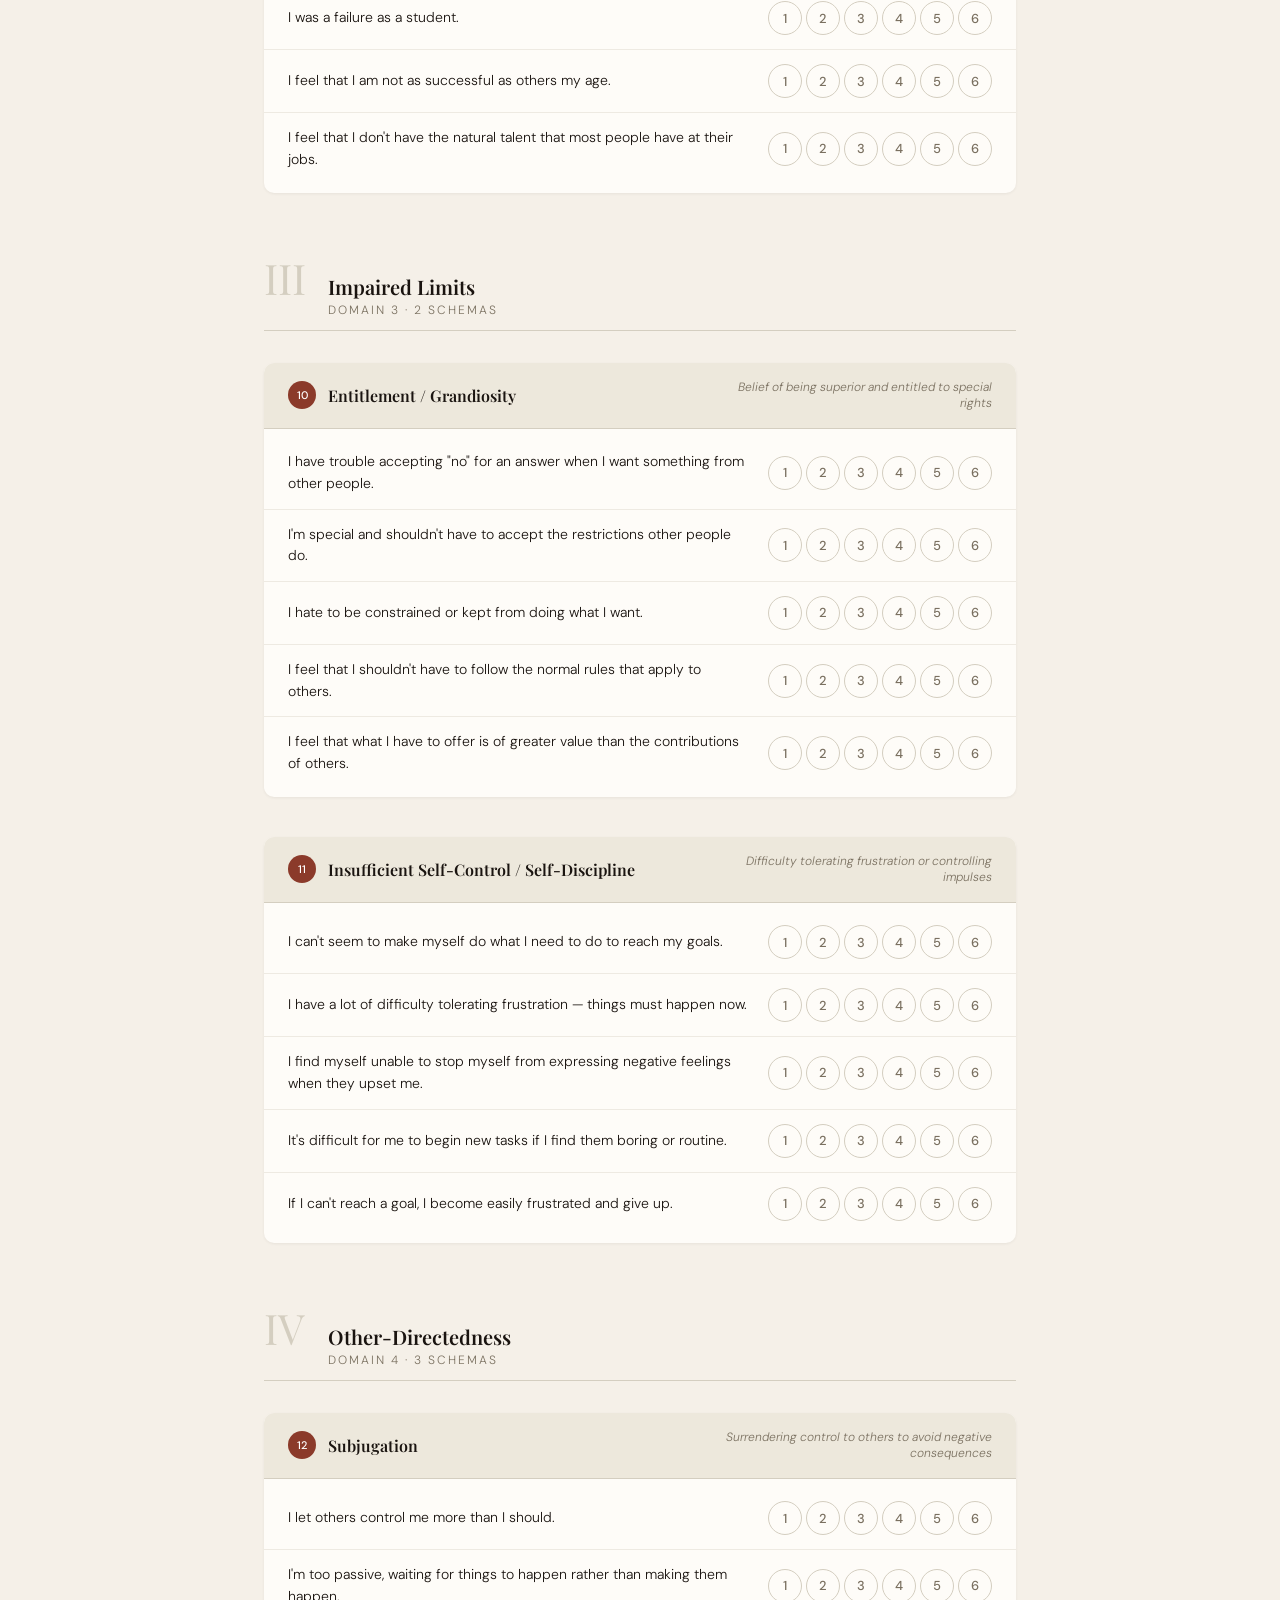
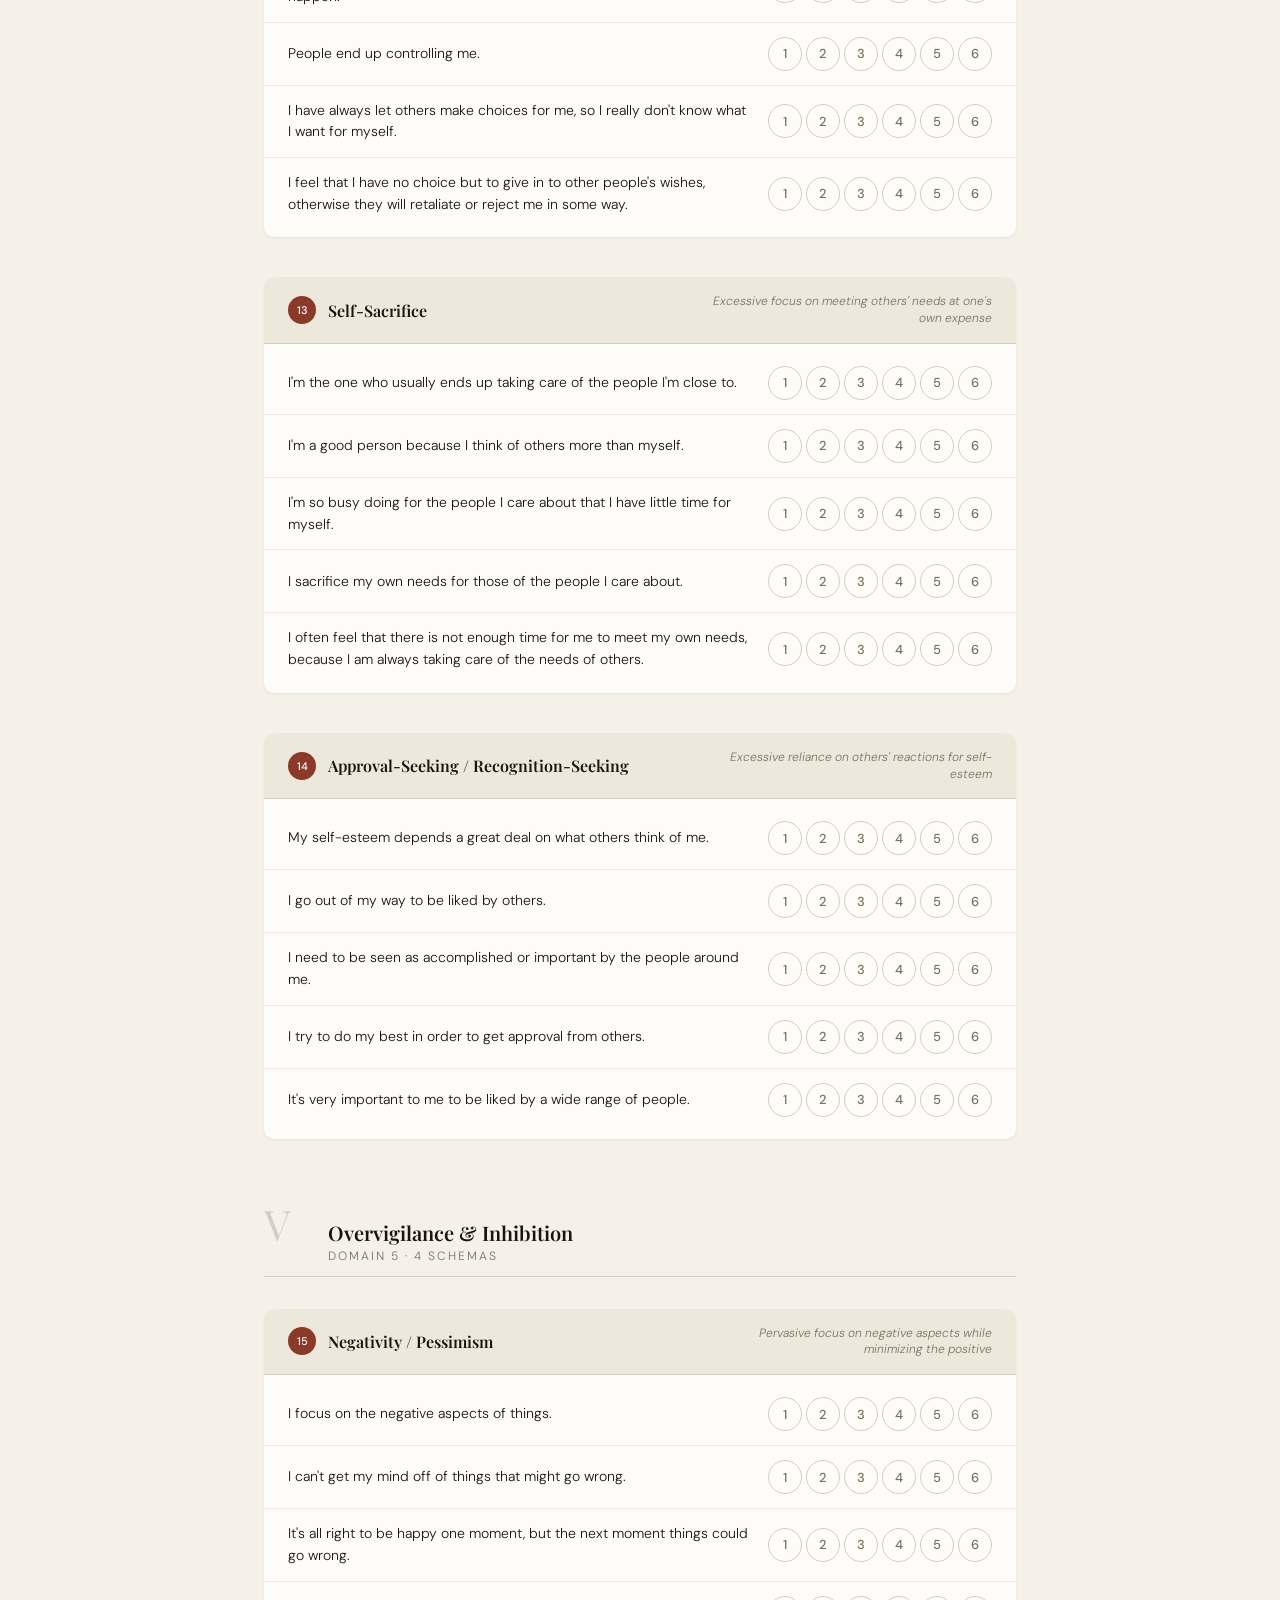
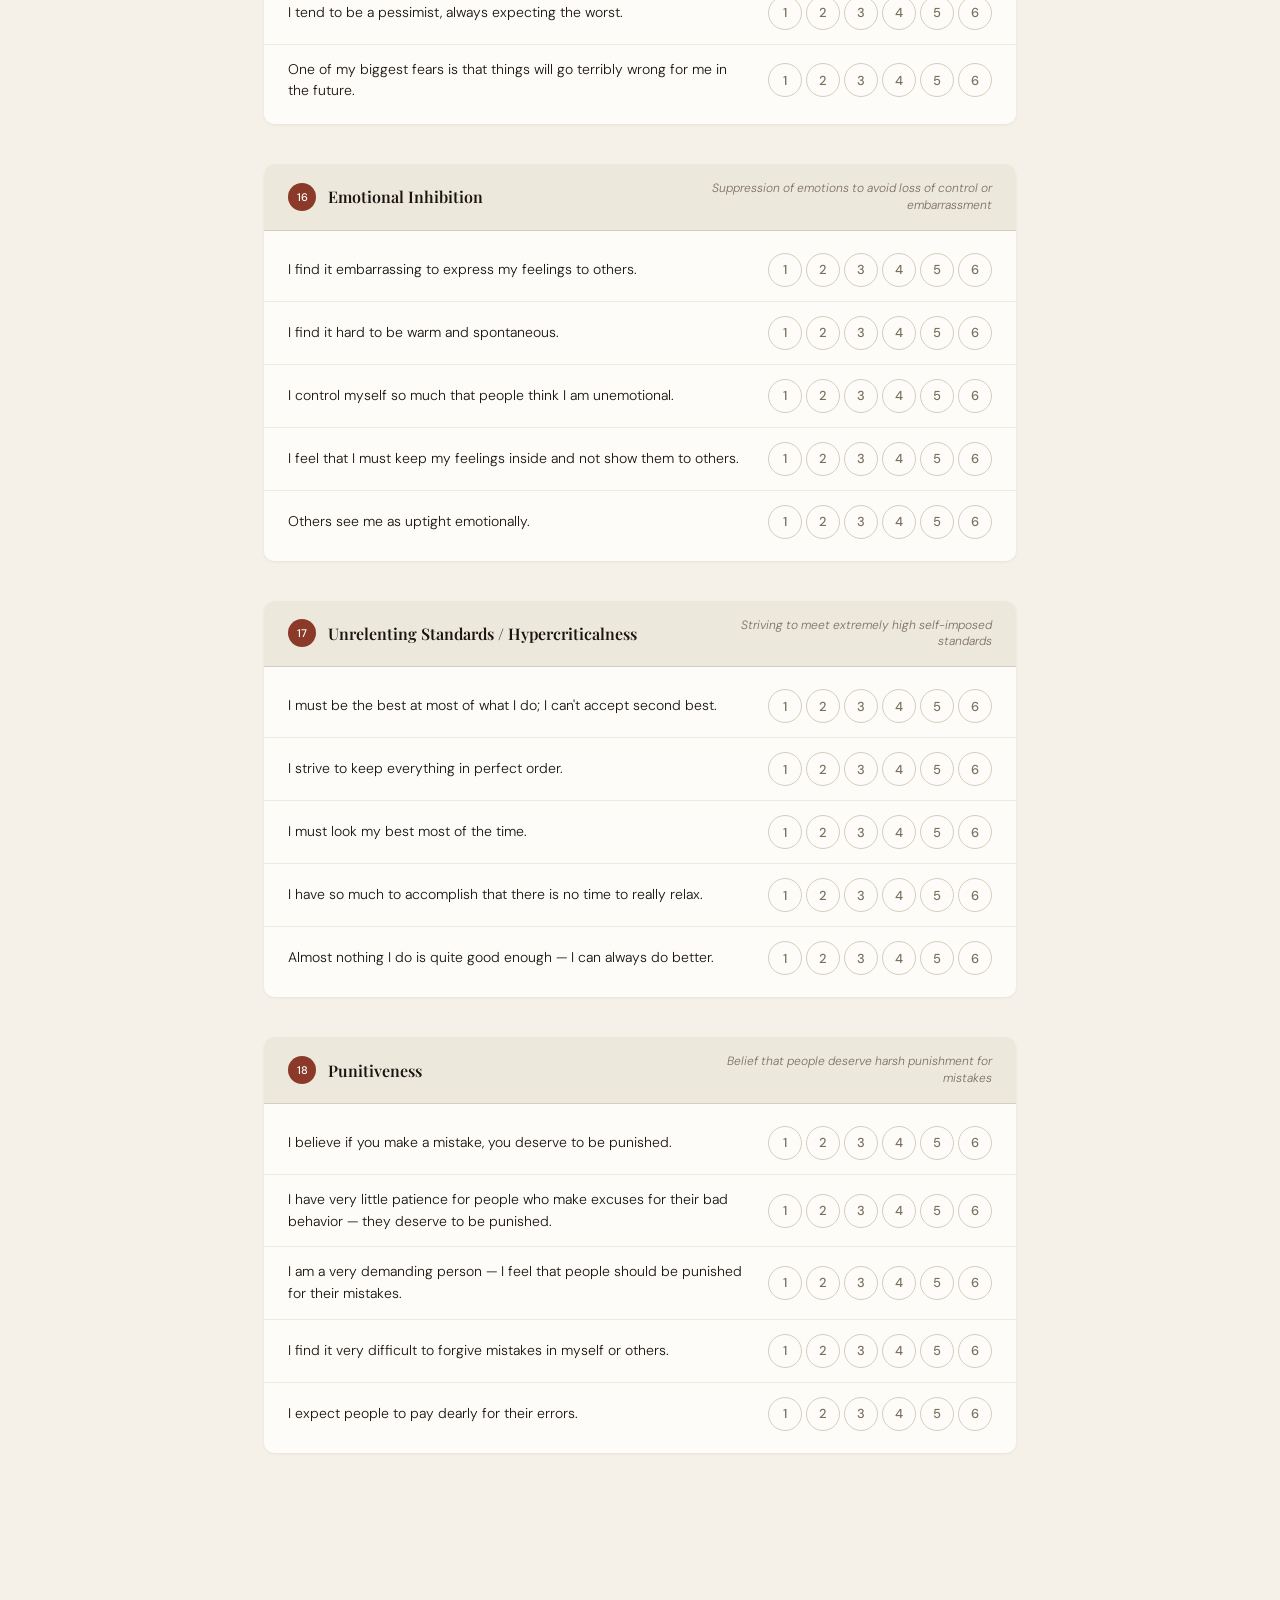
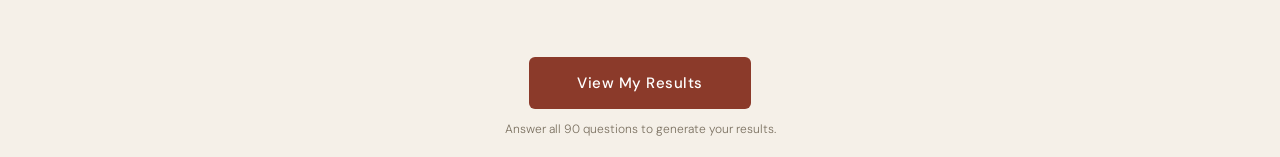
==== commit 62deb8b6: "tobbnyelvu, AI WIP" ====
--- a/index.html
+++ b/index.html
@@ -9,23 +9,14 @@
 </head>
 <body>
 
+    <div id="langSwitcher" class="lang-switcher"></div>
+
     <div class="cover">
         <div class="cover-inner">
-            <div class="cover-label">Schema Therapy Assessment</div>
-            <h1>Young Schema<br><em>Questionnaire</em></h1>
-            <p class="cover-desc">
-                Below are statements that a person might use to describe themselves. For each statement,
-                rate how well it describes you using the scale below. There are no right or wrong answers —
-                respond based on how you genuinely feel, not how you think you should feel.
-            </p>
-            <div class="scale-legend">
-                <div class="scale-item"><span class="scale-num">1</span> Completely untrue of me</div>
-                <div class="scale-item"><span class="scale-num">2</span> Mostly untrue of me</div>
-                <div class="scale-item"><span class="scale-num">3</span> Slightly more true than untrue</div>
-                <div class="scale-item"><span class="scale-num">4</span> Moderately true of me</div>
-                <div class="scale-item"><span class="scale-num">5</span> Mostly true of me</div>
-                <div class="scale-item"><span class="scale-num">6</span> Describes me perfectly</div>
-            </div>
+            <div class="cover-label" data-i18n="ui.coverLabel">Schema Therapy Assessment</div>
+            <h1 data-i18n="ui.title">Young Schema<br><em>Questionnaire</em></h1>
+            <p class="cover-desc" data-i18n="ui.coverDesc"></p>
+            <div class="scale-legend" id="scaleLegend"></div>
         </div>
     </div>
 
@@ -43,693 +34,20 @@
         <div class="progress-text" id="progressText">0 / 90 answered</div>
     </div>
 
-    <div class="main">
+    <div class="main" id="questionnaireMain"></div>
 
-        <!-- DOMAIN 1 -->
-        <div class="domain-block">
-            <div class="domain-header">
-                <div class="domain-number">I</div>
-                <div class="domain-info">
-                    <div class="domain-name">Disconnection &amp; Rejection</div>
-                    <div class="domain-subtitle">Domain 1 · 5 schemas</div>
-                </div>
-            </div>
-
-            <!-- Schema 1: Abandonment -->
-            <div class="schema-block">
-                <div class="schema-header">
-                    <div class="schema-badge">1</div>
-                    <div class="schema-name">Abandonment / Instability</div>
-                    <div class="schema-desc">Fear that those you love will leave or be unpredictable</div>
-                </div>
-                <div class="questions" id="s1">
-                    <div class="question-row">
-                        <div class="question-text">I worry a great deal that the people I love will die or leave me.
-                        </div>
-                        <div class="rating-group" id="q1"></div>
-                    </div>
-                    <div class="question-row">
-                        <div class="question-text">I cling to people close to me because I'm afraid they'll leave me.
-                        </div>
-                        <div class="rating-group" id="q2"></div>
-                    </div>
-                    <div class="question-row">
-                        <div class="question-text">I need so much love and support from others that people get tired of
-                            giving it to me.</div>
-                        <div class="rating-group" id="q3"></div>
-                    </div>
-                    <div class="question-row">
-                        <div class="question-text">I feel that people won't stay with me — they will eventually leave me
-                            for someone better.</div>
-                        <div class="rating-group" id="q4"></div>
-                    </div>
-                    <div class="question-row">
-                        <div class="question-text">People who were close to me have been unpredictable — one moment they
-                            were there, the next they were gone.</div>
-                        <div class="rating-group" id="q5"></div>
-                    </div>
-                </div>
-            </div>
-
-            <!-- Schema 2: Mistrust/Abuse -->
-            <div class="schema-block">
-                <div class="schema-header">
-                    <div class="schema-badge">2</div>
-                    <div class="schema-name">Mistrust / Abuse</div>
-                    <div class="schema-desc">Expectation of being hurt, abused, or manipulated</div>
-                </div>
-                <div class="questions">
-                    <div class="question-row">
-                        <div class="question-text">I feel that people will take advantage of me if I let them.</div>
-                        <div class="rating-group" id="q6"></div>
-                    </div>
-                    <div class="question-row">
-                        <div class="question-text">I feel that I cannot let my guard down around other people, or they
-                            will intentionally hurt me.</div>
-                        <div class="rating-group" id="q7"></div>
-                    </div>
-                    <div class="question-row">
-                        <div class="question-text">I feel that people will take advantage of me.</div>
-                        <div class="rating-group" id="q8"></div>
-                    </div>
-                    <div class="question-row">
-                        <div class="question-text">Throughout my life, people close to me have abused, used, or
-                            humiliated me.</div>
-                        <div class="rating-group" id="q9"></div>
-                    </div>
-                    <div class="question-row">
-                        <div class="question-text">It's only a matter of time before someone betrays me, even in a close
-                            relationship.</div>
-                        <div class="rating-group" id="q10"></div>
-                    </div>
-                </div>
-            </div>
-
-            <!-- Schema 3: Emotional Deprivation -->
-            <div class="schema-block">
-                <div class="schema-header">
-                    <div class="schema-badge">3</div>
-                    <div class="schema-name">Emotional Deprivation</div>
-                    <div class="schema-desc">Belief that emotional needs will never be adequately met</div>
-                </div>
-                <div class="questions">
-                    <div class="question-row">
-                        <div class="question-text">I haven't had anyone to nurture me, share themselves with me, or care
-                            deeply about what happens to me.</div>
-                        <div class="rating-group" id="q11"></div>
-                    </div>
-                    <div class="question-row">
-                        <div class="question-text">For most of my life, I haven't had someone who wanted to be close to
-                            me and spend time with me.</div>
-                        <div class="rating-group" id="q12"></div>
-                    </div>
-                    <div class="question-row">
-                        <div class="question-text">For the most part I have not had someone who really listened to me,
-                            understood me, or tuned in to my true needs and feelings.</div>
-                        <div class="rating-group" id="q13"></div>
-                    </div>
-                    <div class="question-row">
-                        <div class="question-text">I rarely have a person who gives me warmth and is affectionate toward
-                            me.</div>
-                        <div class="rating-group" id="q14"></div>
-                    </div>
-                    <div class="question-row">
-                        <div class="question-text">I don't feel that people have been there to guide, support, or
-                            protect me.</div>
-                        <div class="rating-group" id="q15"></div>
-                    </div>
-                </div>
-            </div>
-
-            <!-- Schema 4: Defectiveness/Shame -->
-            <div class="schema-block">
-                <div class="schema-header">
-                    <div class="schema-badge">4</div>
-                    <div class="schema-name">Defectiveness / Shame</div>
-                    <div class="schema-desc">Feeling flawed, inferior, or fundamentally unlovable</div>
-                </div>
-                <div class="questions">
-                    <div class="question-row">
-                        <div class="question-text">No man/woman I desire could love me once he/she saw my defects.</div>
-                        <div class="rating-group" id="q16"></div>
-                    </div>
-                    <div class="question-row">
-                        <div class="question-text">I am inherently flawed and defective — no one would want me if they
-                            really knew me.</div>
-                        <div class="rating-group" id="q17"></div>
-                    </div>
-                    <div class="question-row">
-                        <div class="question-text">I'm unworthy of the love, attention, and respect of others.</div>
-                        <div class="rating-group" id="q18"></div>
-                    </div>
-                    <div class="question-row">
-                        <div class="question-text">I feel that I'm not loveable.</div>
-                        <div class="rating-group" id="q19"></div>
-                    </div>
-                    <div class="question-row">
-                        <div class="question-text">I feel like I'm different from other people — I don't really belong
-                            anywhere.</div>
-                        <div class="rating-group" id="q20"></div>
-                    </div>
-                </div>
-            </div>
-
-            <!-- Schema 5: Social Isolation -->
-            <div class="schema-block">
-                <div class="schema-header">
-                    <div class="schema-badge">5</div>
-                    <div class="schema-name">Social Isolation / Alienation</div>
-                    <div class="schema-desc">Feeling apart from the rest of the world</div>
-                </div>
-                <div class="questions">
-                    <div class="question-row">
-                        <div class="question-text">I feel alienated from other people.</div>
-                        <div class="rating-group" id="q21"></div>
-                    </div>
-                    <div class="question-row">
-                        <div class="question-text">I feel isolated and alone in the world.</div>
-                        <div class="rating-group" id="q22"></div>
-                    </div>
-                    <div class="question-row">
-                        <div class="question-text">I don't fit in anywhere.</div>
-                        <div class="rating-group" id="q23"></div>
-                    </div>
-                    <div class="question-row">
-                        <div class="question-text">I always feel on the outside of groups.</div>
-                        <div class="rating-group" id="q24"></div>
-                    </div>
-                    <div class="question-row">
-                        <div class="question-text">Although I'm around people, I feel like a stranger.</div>
-                        <div class="rating-group" id="q25"></div>
-                    </div>
-                </div>
-            </div>
-        </div>
-
-        <!-- DOMAIN 2 -->
-        <div class="domain-block">
-            <div class="domain-header">
-                <div class="domain-number">II</div>
-                <div class="domain-info">
-                    <div class="domain-name">Impaired Autonomy &amp; Performance</div>
-                    <div class="domain-subtitle">Domain 2 · 4 schemas</div>
-                </div>
-            </div>
-
-            <!-- Schema 6: Dependence/Incompetence -->
-            <div class="schema-block">
-                <div class="schema-header">
-                    <div class="schema-badge">6</div>
-                    <div class="schema-name">Dependence / Incompetence</div>
-                    <div class="schema-desc">Belief that one cannot handle daily responsibilities without help</div>
-                </div>
-                <div class="questions">
-                    <div class="question-row">
-                        <div class="question-text">I don't feel capable of managing day-to-day responsibilities on my
-                            own.</div>
-                        <div class="rating-group" id="q26"></div>
-                    </div>
-                    <div class="question-row">
-                        <div class="question-text">I think of myself as a very dependent person.</div>
-                        <div class="rating-group" id="q27"></div>
-                    </div>
-                    <div class="question-row">
-                        <div class="question-text">I need other people to help me manage my daily life.</div>
-                        <div class="rating-group" id="q28"></div>
-                    </div>
-                    <div class="question-row">
-                        <div class="question-text">I'm not confident in my ability to solve everyday problems that come
-                            up.</div>
-                        <div class="rating-group" id="q29"></div>
-                    </div>
-                    <div class="question-row">
-                        <div class="question-text">I don't trust my own judgment enough to make important decisions
-                            without significant input from others.</div>
-                        <div class="rating-group" id="q30"></div>
-                    </div>
-                </div>
-            </div>
-
-            <!-- Schema 7: Vulnerability -->
-            <div class="schema-block">
-                <div class="schema-header">
-                    <div class="schema-badge">7</div>
-                    <div class="schema-name">Vulnerability to Harm or Illness</div>
-                    <div class="schema-desc">Exaggerated fear of imminent catastrophe</div>
-                </div>
-                <div class="questions">
-                    <div class="question-row">
-                        <div class="question-text">I worry that I'm about to lose all my money and become impoverished.
-                        </div>
-                        <div class="rating-group" id="q31"></div>
-                    </div>
-                    <div class="question-row">
-                        <div class="question-text">I worry about being attacked.</div>
-                        <div class="rating-group" id="q32"></div>
-                    </div>
-                    <div class="question-row">
-                        <div class="question-text">I worry a lot that I have, or will get, a serious illness, even
-                            though nothing serious has been diagnosed by a doctor.</div>
-                        <div class="rating-group" id="q33"></div>
-                    </div>
-                    <div class="question-row">
-                        <div class="question-text">I feel that a major catastrophe (natural, criminal, financial,
-                            medical) could strike at any time.</div>
-                        <div class="rating-group" id="q34"></div>
-                    </div>
-                    <div class="question-row">
-                        <div class="question-text">I cannot escape the feeling that something bad is about to happen.
-                        </div>
-                        <div class="rating-group" id="q35"></div>
-                    </div>
-                </div>
-            </div>
-
-            <!-- Schema 8: Enmeshment -->
-            <div class="schema-block">
-                <div class="schema-header">
-                    <div class="schema-badge">8</div>
-                    <div class="schema-name">Enmeshment / Undeveloped Self</div>
-                    <div class="schema-desc">Excessive emotional involvement with others at the expense of identity
-                    </div>
-                </div>
-                <div class="questions">
-                    <div class="question-row">
-                        <div class="question-text">I have not been able to separate myself from my parents the way other
-                            people my age seem to.</div>
-                        <div class="rating-group" id="q36"></div>
-                    </div>
-                    <div class="question-row">
-                        <div class="question-text">I often feel as if my parent or partner is living through me — like I
-                            don't have a life of my own.</div>
-                        <div class="rating-group" id="q37"></div>
-                    </div>
-                    <div class="question-row">
-                        <div class="question-text">I am very close to a parent or partner and we are so involved with
-                            each other that it creates problems for both of us.</div>
-                        <div class="rating-group" id="q38"></div>
-                    </div>
-                    <div class="question-row">
-                        <div class="question-text">It's hard for me to keep my views separate from those of my parent(s)
-                            or partner.</div>
-                        <div class="rating-group" id="q39"></div>
-                    </div>
-                    <div class="question-row">
-                        <div class="question-text">I often feel that I don't know who I am or what I want.</div>
-                        <div class="rating-group" id="q40"></div>
-                    </div>
-                </div>
-            </div>
-
-            <!-- Schema 9: Failure -->
-            <div class="schema-block">
-                <div class="schema-header">
-                    <div class="schema-badge">9</div>
-                    <div class="schema-name">Failure</div>
-                    <div class="schema-desc">Belief that one has failed or will inevitably fail</div>
-                </div>
-                <div class="questions">
-                    <div class="question-row">
-                        <div class="question-text">I am basically a failure when it comes to achievement.</div>
-                        <div class="rating-group" id="q41"></div>
-                    </div>
-                    <div class="question-row">
-                        <div class="question-text">Most people are more capable than I am in areas of work and
-                            achievement.</div>
-                        <div class="rating-group" id="q42"></div>
-                    </div>
-                    <div class="question-row">
-                        <div class="question-text">I was a failure as a student.</div>
-                        <div class="rating-group" id="q43"></div>
-                    </div>
-                    <div class="question-row">
-                        <div class="question-text">I feel that I am not as successful as others my age.</div>
-                        <div class="rating-group" id="q44"></div>
-                    </div>
-                    <div class="question-row">
-                        <div class="question-text">I feel that I don't have the natural talent that most people have at
-                            their jobs.</div>
-                        <div class="rating-group" id="q45"></div>
-                    </div>
-                </div>
-            </div>
-        </div>
-
-        <!-- DOMAIN 3 -->
-        <div class="domain-block">
-            <div class="domain-header">
-                <div class="domain-number">III</div>
-                <div class="domain-info">
-                    <div class="domain-name">Impaired Limits</div>
-                    <div class="domain-subtitle">Domain 3 · 2 schemas</div>
-                </div>
-            </div>
-
-            <!-- Schema 10: Entitlement -->
-            <div class="schema-block">
-                <div class="schema-header">
-                    <div class="schema-badge">10</div>
-                    <div class="schema-name">Entitlement / Grandiosity</div>
-                    <div class="schema-desc">Belief of being superior and entitled to special rights</div>
-                </div>
-                <div class="questions">
-                    <div class="question-row">
-                        <div class="question-text">I have trouble accepting "no" for an answer when I want something
-                            from other people.</div>
-                        <div class="rating-group" id="q46"></div>
-                    </div>
-                    <div class="question-row">
-                        <div class="question-text">I'm special and shouldn't have to accept the restrictions other
-                            people do.</div>
-                        <div class="rating-group" id="q47"></div>
-                    </div>
-                    <div class="question-row">
-                        <div class="question-text">I hate to be constrained or kept from doing what I want.</div>
-                        <div class="rating-group" id="q48"></div>
-                    </div>
-                    <div class="question-row">
-                        <div class="question-text">I feel that I shouldn't have to follow the normal rules that apply to
-                            others.</div>
-                        <div class="rating-group" id="q49"></div>
-                    </div>
-                    <div class="question-row">
-                        <div class="question-text">I feel that what I have to offer is of greater value than the
-                            contributions of others.</div>
-                        <div class="rating-group" id="q50"></div>
-                    </div>
-                </div>
-            </div>
-
-            <!-- Schema 11: Insufficient Self-Control -->
-            <div class="schema-block">
-                <div class="schema-header">
-                    <div class="schema-badge">11</div>
-                    <div class="schema-name">Insufficient Self-Control / Self-Discipline</div>
-                    <div class="schema-desc">Difficulty tolerating frustration or controlling impulses</div>
-                </div>
-                <div class="questions">
-                    <div class="question-row">
-                        <div class="question-text">I can't seem to make myself do what I need to do to reach my goals.
-                        </div>
-                        <div class="rating-group" id="q51"></div>
-                    </div>
-                    <div class="question-row">
-                        <div class="question-text">I have a lot of difficulty tolerating frustration — things must
-                            happen now.</div>
-                        <div class="rating-group" id="q52"></div>
-                    </div>
-                    <div class="question-row">
-                        <div class="question-text">I find myself unable to stop myself from expressing negative feelings
-                            when they upset me.</div>
-                        <div class="rating-group" id="q53"></div>
-                    </div>
-                    <div class="question-row">
-                        <div class="question-text">It's difficult for me to begin new tasks if I find them boring or
-                            routine.</div>
-                        <div class="rating-group" id="q54"></div>
-                    </div>
-                    <div class="question-row">
-                        <div class="question-text">If I can't reach a goal, I become easily frustrated and give up.
-                        </div>
-                        <div class="rating-group" id="q55"></div>
-                    </div>
-                </div>
-            </div>
-        </div>
-
-        <!-- DOMAIN 4 -->
-        <div class="domain-block">
-            <div class="domain-header">
-                <div class="domain-number">IV</div>
-                <div class="domain-info">
-                    <div class="domain-name">Other-Directedness</div>
-                    <div class="domain-subtitle">Domain 4 · 3 schemas</div>
-                </div>
-            </div>
-
-            <!-- Schema 12: Subjugation -->
-            <div class="schema-block">
-                <div class="schema-header">
-                    <div class="schema-badge">12</div>
-                    <div class="schema-name">Subjugation</div>
-                    <div class="schema-desc">Surrendering control to others to avoid negative consequences</div>
-                </div>
-                <div class="questions">
-                    <div class="question-row">
-                        <div class="question-text">I let others control me more than I should.</div>
-                        <div class="rating-group" id="q56"></div>
-                    </div>
-                    <div class="question-row">
-                        <div class="question-text">I'm too passive, waiting for things to happen rather than making them
-                            happen.</div>
-                        <div class="rating-group" id="q57"></div>
-                    </div>
-                    <div class="question-row">
-                        <div class="question-text">People end up controlling me.</div>
-                        <div class="rating-group" id="q58"></div>
-                    </div>
-                    <div class="question-row">
-                        <div class="question-text">I have always let others make choices for me, so I really don't know
-                            what I want for myself.</div>
-                        <div class="rating-group" id="q59"></div>
-                    </div>
-                    <div class="question-row">
-                        <div class="question-text">I feel that I have no choice but to give in to other people's wishes,
-                            otherwise they will retaliate or reject me in some way.</div>
-                        <div class="rating-group" id="q60"></div>
-                    </div>
-                </div>
-            </div>
-
-            <!-- Schema 13: Self-Sacrifice -->
-            <div class="schema-block">
-                <div class="schema-header">
-                    <div class="schema-badge">13</div>
-                    <div class="schema-name">Self-Sacrifice</div>
-                    <div class="schema-desc">Excessive focus on meeting others' needs at one's own expense</div>
-                </div>
-                <div class="questions">
-                    <div class="question-row">
-                        <div class="question-text">I'm the one who usually ends up taking care of the people I'm close
-                            to.</div>
-                        <div class="rating-group" id="q61"></div>
-                    </div>
-                    <div class="question-row">
-                        <div class="question-text">I'm a good person because I think of others more than myself.</div>
-                        <div class="rating-group" id="q62"></div>
-                    </div>
-                    <div class="question-row">
-                        <div class="question-text">I'm so busy doing for the people I care about that I have little time
-                            for myself.</div>
-                        <div class="rating-group" id="q63"></div>
-                    </div>
-                    <div class="question-row">
-                        <div class="question-text">I sacrifice my own needs for those of the people I care about.</div>
-                        <div class="rating-group" id="q64"></div>
-                    </div>
-                    <div class="question-row">
-                        <div class="question-text">I often feel that there is not enough time for me to meet my own
-                            needs, because I am always taking care of the needs of others.</div>
-                        <div class="rating-group" id="q65"></div>
-                    </div>
-                </div>
-            </div>
-
-            <!-- Schema 14: Approval-Seeking -->
-            <div class="schema-block">
-                <div class="schema-header">
-                    <div class="schema-badge">14</div>
-                    <div class="schema-name">Approval-Seeking / Recognition-Seeking</div>
-                    <div class="schema-desc">Excessive reliance on others' reactions for self-esteem</div>
-                </div>
-                <div class="questions">
-                    <div class="question-row">
-                        <div class="question-text">My self-esteem depends a great deal on what others think of me.</div>
-                        <div class="rating-group" id="q66"></div>
-                    </div>
-                    <div class="question-row">
-                        <div class="question-text">I go out of my way to be liked by others.</div>
-                        <div class="rating-group" id="q67"></div>
-                    </div>
-                    <div class="question-row">
-                        <div class="question-text">I need to be seen as accomplished or important by the people around
-                            me.</div>
-                        <div class="rating-group" id="q68"></div>
-                    </div>
-                    <div class="question-row">
-                        <div class="question-text">I try to do my best in order to get approval from others.</div>
-                        <div class="rating-group" id="q69"></div>
-                    </div>
-                    <div class="question-row">
-                        <div class="question-text">It's very important to me to be liked by a wide range of people.
-                        </div>
-                        <div class="rating-group" id="q70"></div>
-                    </div>
-                </div>
-            </div>
-        </div>
-
-        <!-- DOMAIN 5 -->
-        <div class="domain-block">
-            <div class="domain-header">
-                <div class="domain-number">V</div>
-                <div class="domain-info">
-                    <div class="domain-name">Overvigilance &amp; Inhibition</div>
-                    <div class="domain-subtitle">Domain 5 · 4 schemas</div>
-                </div>
-            </div>
-
-            <!-- Schema 15: Negativity/Pessimism -->
-            <div class="schema-block">
-                <div class="schema-header">
-                    <div class="schema-badge">15</div>
-                    <div class="schema-name">Negativity / Pessimism</div>
-                    <div class="schema-desc">Pervasive focus on negative aspects while minimizing the positive</div>
-                </div>
-                <div class="questions">
-                    <div class="question-row">
-                        <div class="question-text">I focus on the negative aspects of things.</div>
-                        <div class="rating-group" id="q71"></div>
-                    </div>
-                    <div class="question-row">
-                        <div class="question-text">I can't get my mind off of things that might go wrong.</div>
-                        <div class="rating-group" id="q72"></div>
-                    </div>
-                    <div class="question-row">
-                        <div class="question-text">It's all right to be happy one moment, but the next moment things
-                            could go wrong.</div>
-                        <div class="rating-group" id="q73"></div>
-                    </div>
-                    <div class="question-row">
-                        <div class="question-text">I tend to be a pessimist, always expecting the worst.</div>
-                        <div class="rating-group" id="q74"></div>
-                    </div>
-                    <div class="question-row">
-                        <div class="question-text">One of my biggest fears is that things will go terribly wrong for me
-                            in the future.</div>
-                        <div class="rating-group" id="q75"></div>
-                    </div>
-                </div>
-            </div>
-
-            <!-- Schema 16: Emotional Inhibition -->
-            <div class="schema-block">
-                <div class="schema-header">
-                    <div class="schema-badge">16</div>
-                    <div class="schema-name">Emotional Inhibition</div>
-                    <div class="schema-desc">Suppression of emotions to avoid loss of control or embarrassment</div>
-                </div>
-                <div class="questions">
-                    <div class="question-row">
-                        <div class="question-text">I find it embarrassing to express my feelings to others.</div>
-                        <div class="rating-group" id="q76"></div>
-                    </div>
-                    <div class="question-row">
-                        <div class="question-text">I find it hard to be warm and spontaneous.</div>
-                        <div class="rating-group" id="q77"></div>
-                    </div>
-                    <div class="question-row">
-                        <div class="question-text">I control myself so much that people think I am unemotional.</div>
-                        <div class="rating-group" id="q78"></div>
-                    </div>
-                    <div class="question-row">
-                        <div class="question-text">I feel that I must keep my feelings inside and not show them to
-                            others.</div>
-                        <div class="rating-group" id="q79"></div>
-                    </div>
-                    <div class="question-row">
-                        <div class="question-text">Others see me as uptight emotionally.</div>
-                        <div class="rating-group" id="q80"></div>
-                    </div>
-                </div>
-            </div>
-
-            <!-- Schema 17: Unrelenting Standards -->
-            <div class="schema-block">
-                <div class="schema-header">
-                    <div class="schema-badge">17</div>
-                    <div class="schema-name">Unrelenting Standards / Hypercriticalness</div>
-                    <div class="schema-desc">Striving to meet extremely high self-imposed standards</div>
-                </div>
-                <div class="questions">
-                    <div class="question-row">
-                        <div class="question-text">I must be the best at most of what I do; I can't accept second best.
-                        </div>
-                        <div class="rating-group" id="q81"></div>
-                    </div>
-                    <div class="question-row">
-                        <div class="question-text">I strive to keep everything in perfect order.</div>
-                        <div class="rating-group" id="q82"></div>
-                    </div>
-                    <div class="question-row">
-                        <div class="question-text">I must look my best most of the time.</div>
-                        <div class="rating-group" id="q83"></div>
-                    </div>
-                    <div class="question-row">
-                        <div class="question-text">I have so much to accomplish that there is no time to really relax.
-                        </div>
-                        <div class="rating-group" id="q84"></div>
-                    </div>
-                    <div class="question-row">
-                        <div class="question-text">Almost nothing I do is quite good enough — I can always do better.
-                        </div>
-                        <div class="rating-group" id="q85"></div>
-                    </div>
-                </div>
-            </div>
-
-            <!-- Schema 18: Punitiveness -->
-            <div class="schema-block">
-                <div class="schema-header">
-                    <div class="schema-badge">18</div>
-                    <div class="schema-name">Punitiveness</div>
-                    <div class="schema-desc">Belief that people deserve harsh punishment for mistakes</div>
-                </div>
-                <div class="questions">
-                    <div class="question-row">
-                        <div class="question-text">I believe if you make a mistake, you deserve to be punished.</div>
-                        <div class="rating-group" id="q86"></div>
-                    </div>
-                    <div class="question-row">
-                        <div class="question-text">I have very little patience for people who make excuses for their bad
-                            behavior — they deserve to be punished.</div>
-                        <div class="rating-group" id="q87"></div>
-                    </div>
-                    <div class="question-row">
-                        <div class="question-text">I am a very demanding person — I feel that people should be punished
-                            for their mistakes.</div>
-                        <div class="rating-group" id="q88"></div>
-                    </div>
-                    <div class="question-row">
-                        <div class="question-text">I find it very difficult to forgive mistakes in myself or others.
-                        </div>
-                        <div class="rating-group" id="q89"></div>
-                    </div>
-                    <div class="question-row">
-                        <div class="question-text">I expect people to pay dearly for their errors.</div>
-                        <div class="rating-group" id="q90"></div>
-                    </div>
-                </div>
-            </div>
-        </div>
-
-        <div class="submit-wrap">
-            <button class="submit-btn" id="submitBtn" onclick="handleSubmit()">View My Results</button>
-            <div class="submit-note" id="submitNote">Answer all 90 questions to generate your results.</div>
-        </div>
-
+    <div class="submit-wrap">
+        <button class="submit-btn" id="submitBtn" onclick="handleSubmit()" data-i18n="ui.submitBtn">View My Results</button>
+        <div class="submit-note" id="submitNote" data-i18n="ui.submitNote">Answer all 90 questions to generate your results.</div>
     </div>
 
     <!-- RESULTS PANEL -->
     <div id="resultsPanel" style="display:none;">
         <div class="results-cover">
             <div class="results-cover-inner">
-                <div class="cover-label">Your Results</div>
-                <h2 class="results-title">Schema <em>Profile</em></h2>
-                <p class="results-intro">Below is your scored profile across all 18 schemas. Scores reflect your average
-                    rating (1–6) per schema. A mean of <strong>4.0 or above</strong> is considered clinically elevated.
-                    This is not a diagnosis — share results with a qualified schema therapist for proper interpretation.
-                </p>
+                <div class="cover-label" data-i18n="ui.resultsLabel">Your Results</div>
+                <h2 class="results-title" data-i18n="ui.resultsTitle">Schema <em>Profile</em></h2>
+                <p class="results-intro" data-i18n="ui.resultsIntro"></p>
                 <div id="summaryStats" class="summary-stats"></div>
             </div>
         </div>
@@ -737,38 +55,31 @@
         <div class="results-main">
 
             <div class="results-section-title">
-                <span>Full Schema Profile</span>
-                <span class="legend-row"><span class="leg-dot" style="background:#e8c97a"></span>Moderate (3–3.9) &nbsp;
-                    <span class="leg-dot" style="background:#c4703a"></span>Elevated (4–4.9) &nbsp; <span
-                        class="leg-dot" style="background:#8b1a1a"></span>High (5–6)</span>
+                <span data-i18n="ui.fullSchemaProfile">Full Schema Profile</span>
+                <span class="legend-row"><span class="leg-dot" style="background:#e8c97a"></span><span data-i18n="ui.legendModerate">Moderate (3–3.9)</span> &nbsp;
+                    <span class="leg-dot" style="background:#c4703a"></span><span data-i18n="ui.legendElevated">Elevated (4–4.9)</span> &nbsp; <span
+                        class="leg-dot" style="background:#8b1a1a"></span><span data-i18n="ui.legendHigh">High (5–6)</span></span>
             </div>
 
             <div id="allSchemasBars" class="bars-grid"></div>
 
-            <div class="results-section-title" style="margin-top:56px;">Domain Scores</div>
+            <div class="results-section-title" style="margin-top:56px;" data-i18n="ui.domainScoresTitle">Domain Scores</div>
             <div id="domainBars" class="domain-bars"></div>
 
-            <div class="results-section-title" style="margin-top:56px;">Top 5 Schemas to Explore</div>
+            <div class="results-section-title" style="margin-top:56px;" data-i18n="ui.top5Title">Top 5 Schemas to Explore</div>
             <div id="topSchemas" class="top-schemas"></div>
 
-            <div class="disclaimer-box">
-                <strong>Important:</strong> This questionnaire is a self-report screening tool based on Young's Schema
-                Therapy model. Elevated scores indicate patterns worth exploring, not a clinical diagnosis. Please
-                consult a licensed psychologist or schema therapist for professional assessment and support.
-            </div>
+            <div class="disclaimer-box" data-i18n="ui.disclaimer"></div>
 
             <!-- AI Professional Evaluation Section -->
             <div class="ai-eval-section">
-                <div class="results-section-title" style="margin-top:56px;">Professional Evaluation</div>
-                <div class="ai-eval-intro">
-                    Generate a detailed clinical-style evaluation of your schema profile using AI. Your data stays local
-                    — the API call goes directly from your browser to OpenAI. No intermediary servers.
-                </div>
+                <div class="results-section-title" style="margin-top:56px;" data-i18n="ui.professionalEval">Professional Evaluation</div>
+                <div class="ai-eval-intro" data-i18n="ui.aiEvalIntro"></div>
                 <div class="api-key-row">
                     <div class="api-key-field">
-                        <label for="apiKeyInput">OpenAI API Key</label>
+                        <label for="apiKeyInput" data-i18n="ui.apiKeyLabel">OpenAI API Key</label>
                         <div class="api-input-wrap">
-                            <input type="password" id="apiKeyInput" placeholder="sk-..." autocomplete="off"
+                            <input type="password" id="apiKeyInput" data-i18n="ui.apiKeyPlaceholder" placeholder="sk-..." autocomplete="off"
                                 spellcheck="false">
                             <button class="toggle-vis-btn" onclick="toggleKeyVis()" title="Toggle visibility"
                                 aria-label="Toggle key visibility">
@@ -779,10 +90,9 @@
                                 </svg>
                             </button>
                         </div>
-                        <div class="api-key-note">Your key is used once, in-browser only. It is never stored or
-                            transmitted elsewhere.</div>
+                        <div class="api-key-note" data-i18n="ui.apiKeyNote">Your key is used once, in-browser only. It is never stored or transmitted elsewhere.</div>
                     </div>
-                    <button class="submit-btn ai-eval-btn" id="aiEvalBtn" onclick="startEvaluation()">Begin AI Evaluation</button>
+                    <button class="submit-btn ai-eval-btn" id="aiEvalBtn" onclick="startEvaluation()" data-i18n="ui.beginAiEval">Begin AI Evaluation</button>
                 </div>
 
                 <div id="aiEvalStatus" class="ai-eval-status"></div>
@@ -791,18 +101,14 @@
                 <div id="followUpSection" style="display:none;">
                     <div class="diff-dx-header">
                         <div class="results-section-title" style="margin-top:48px;">
-                            <span>Follow-Up Questions</span>
+                            <span data-i18n="ui.followUpTitle">Follow-Up Questions</span>
                         </div>
-                        <div class="diff-dx-intro">
-                            Based on your schema profile, the following questions help build a more complete clinical
-                            picture. Answer each honestly as it applies to you. This is not a diagnostic test — your
-                            responses will be integrated into the final evaluation.
-                        </div>
+                        <div class="diff-dx-intro" data-i18n="ui.followUpIntro"></div>
                     </div>
                     <div id="followUpQuestions" class="diff-dx-questions"></div>
                     <div class="diff-dx-progress-row">
                         <div class="diff-dx-progress-text" id="followUpProgressText">0 / 0 answered</div>
-                        <button class="submit-btn" id="followUpSubmitBtn" onclick="submitAnswers()">Submit Answers</button>
+                        <button class="submit-btn" id="followUpSubmitBtn" onclick="submitAnswers()" data-i18n="ui.submitAnswersBtn">Submit Answers</button>
                     </div>
                     <div id="followUpStatus" class="ai-eval-status"></div>
                 </div>
@@ -811,12 +117,14 @@
             </div>
 
             <div class="submit-wrap" style="padding-top:24px;">
-                <button class="submit-btn" onclick="retake()" style="background:var(--muted);">Retake
-                    Questionnaire</button>
+                <button class="submit-btn" onclick="retake()" style="background:var(--muted);" data-i18n="ui.retakeBtn">Retake Questionnaire</button>
             </div>
         </div>
     </div>
 
+    <script src="js/i18n.js"></script>
+    <script src="js/i18n/en.js"></script>
+    <script src="js/i18n/hu.js"></script>
     <script src="js/data.js"></script>
     <script src="js/markdown.js"></script>
     <script src="js/ui.js"></script>
--- a/css/styles.css
+++ b/css/styles.css
@@ -1,3 +1,40 @@
+/* === LANGUAGE SWITCHER === */
+
+.lang-switcher {
+    position: fixed;
+    top: 16px;
+    right: 20px;
+    z-index: 1001;
+}
+
+.lang-select {
+    font-family: 'DM Sans', sans-serif;
+    font-size: 13px;
+    font-weight: 400;
+    padding: 6px 28px 6px 10px;
+    border: 1px solid var(--line);
+    border-radius: 8px;
+    background: var(--white);
+    color: var(--ink);
+    cursor: pointer;
+    appearance: none;
+    -webkit-appearance: none;
+    background-image: url("data:image/svg+xml,%3Csvg xmlns='http://www.w3.org/2000/svg' width='12' height='12' viewBox='0 0 24 24' fill='none' stroke='%237a7060' stroke-width='2'%3E%3Cpath d='M6 9l6 6 6-6'/%3E%3C/svg%3E");
+    background-repeat: no-repeat;
+    background-position: right 8px center;
+    transition: border-color 0.2s;
+}
+
+.lang-select:hover {
+    border-color: var(--gold);
+}
+
+.lang-select:focus {
+    outline: none;
+    border-color: var(--rust);
+    box-shadow: 0 0 0 2px rgba(139, 58, 42, 0.12);
+}
+
 /* === BASE STYLES === */
 
 :root {
